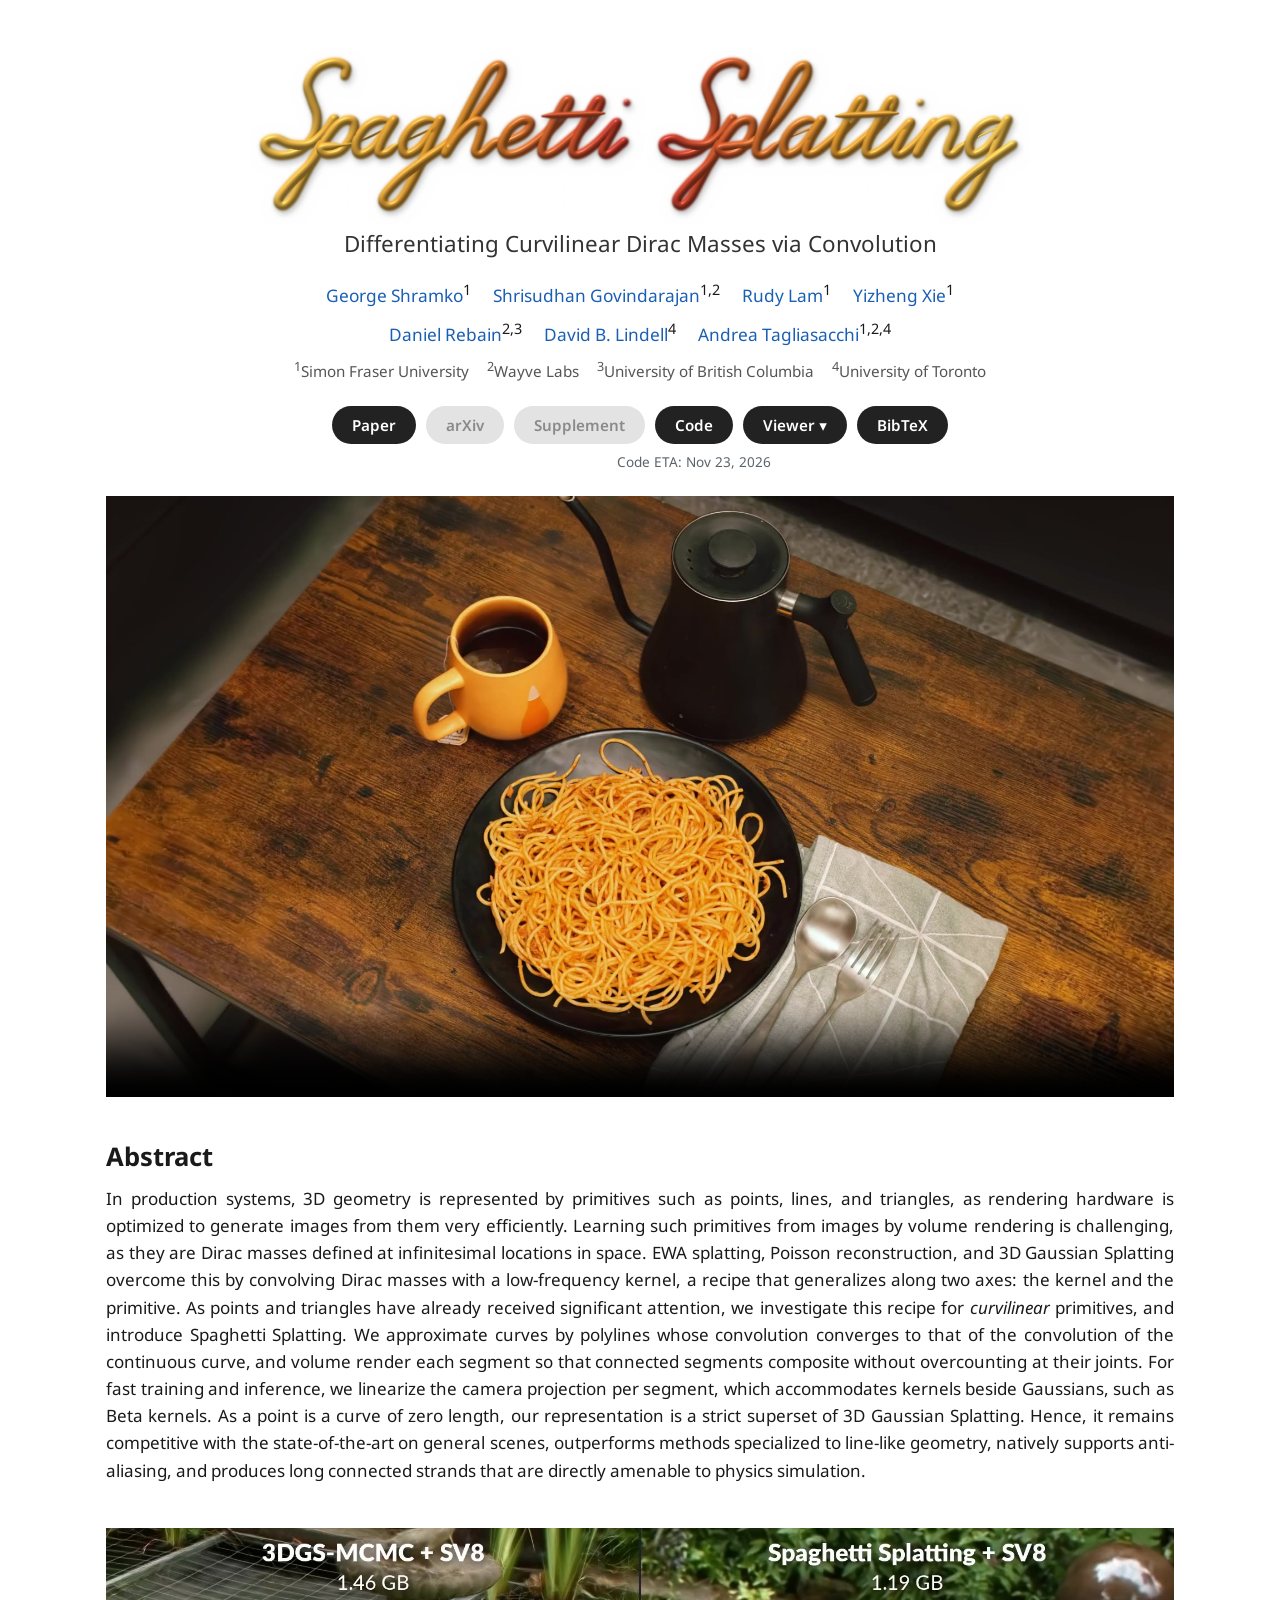
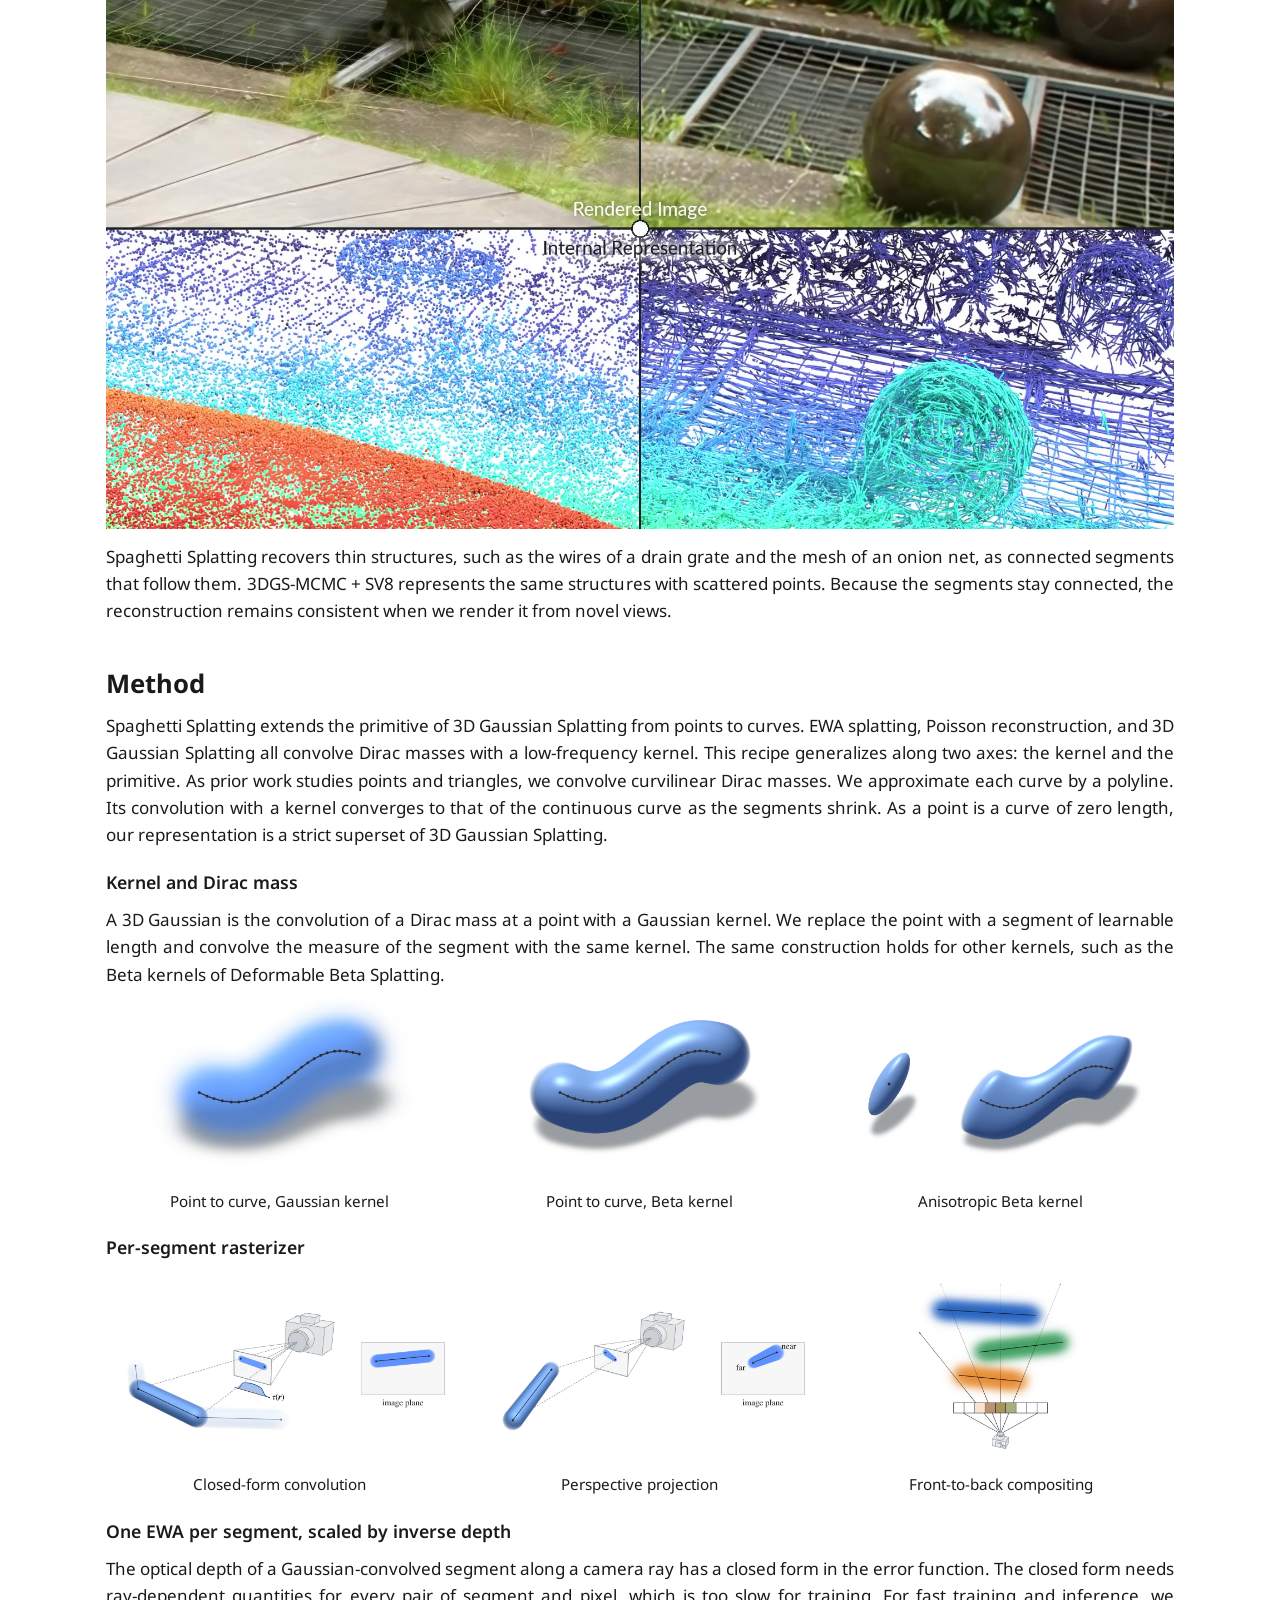
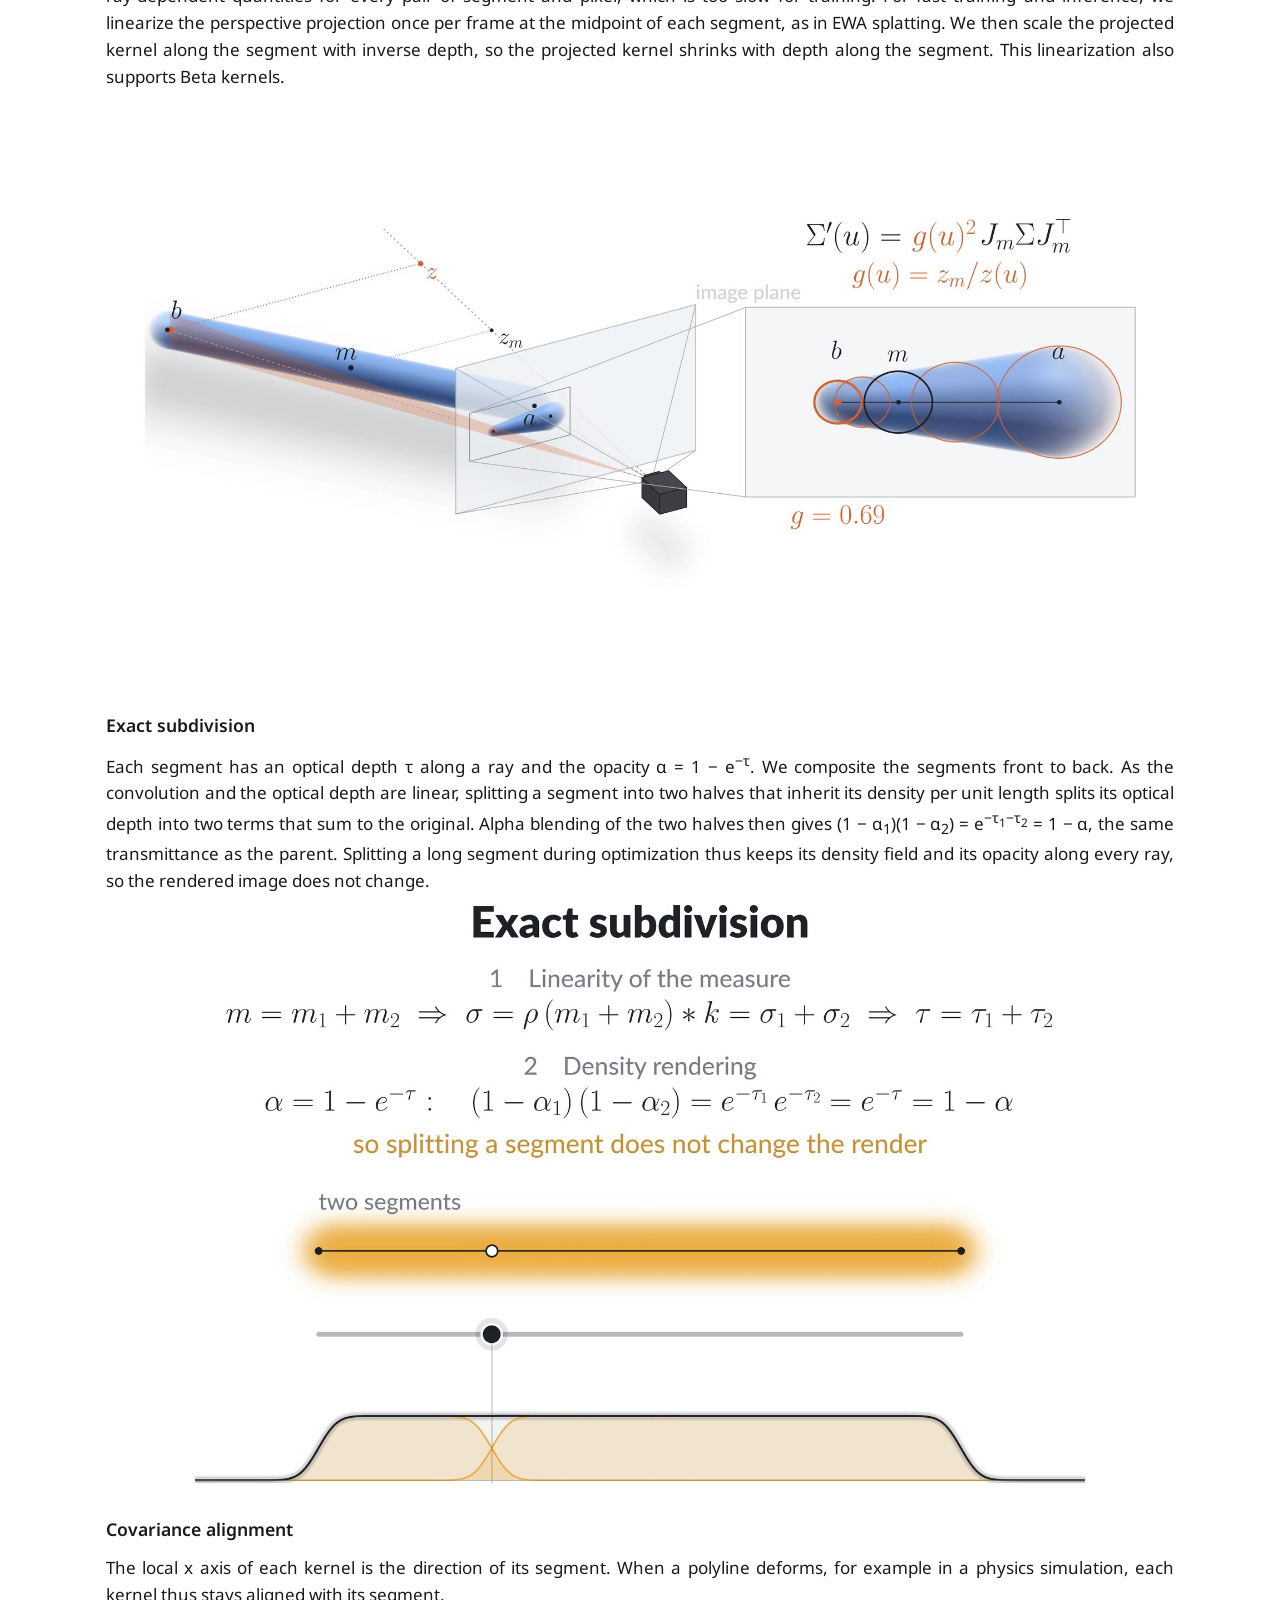
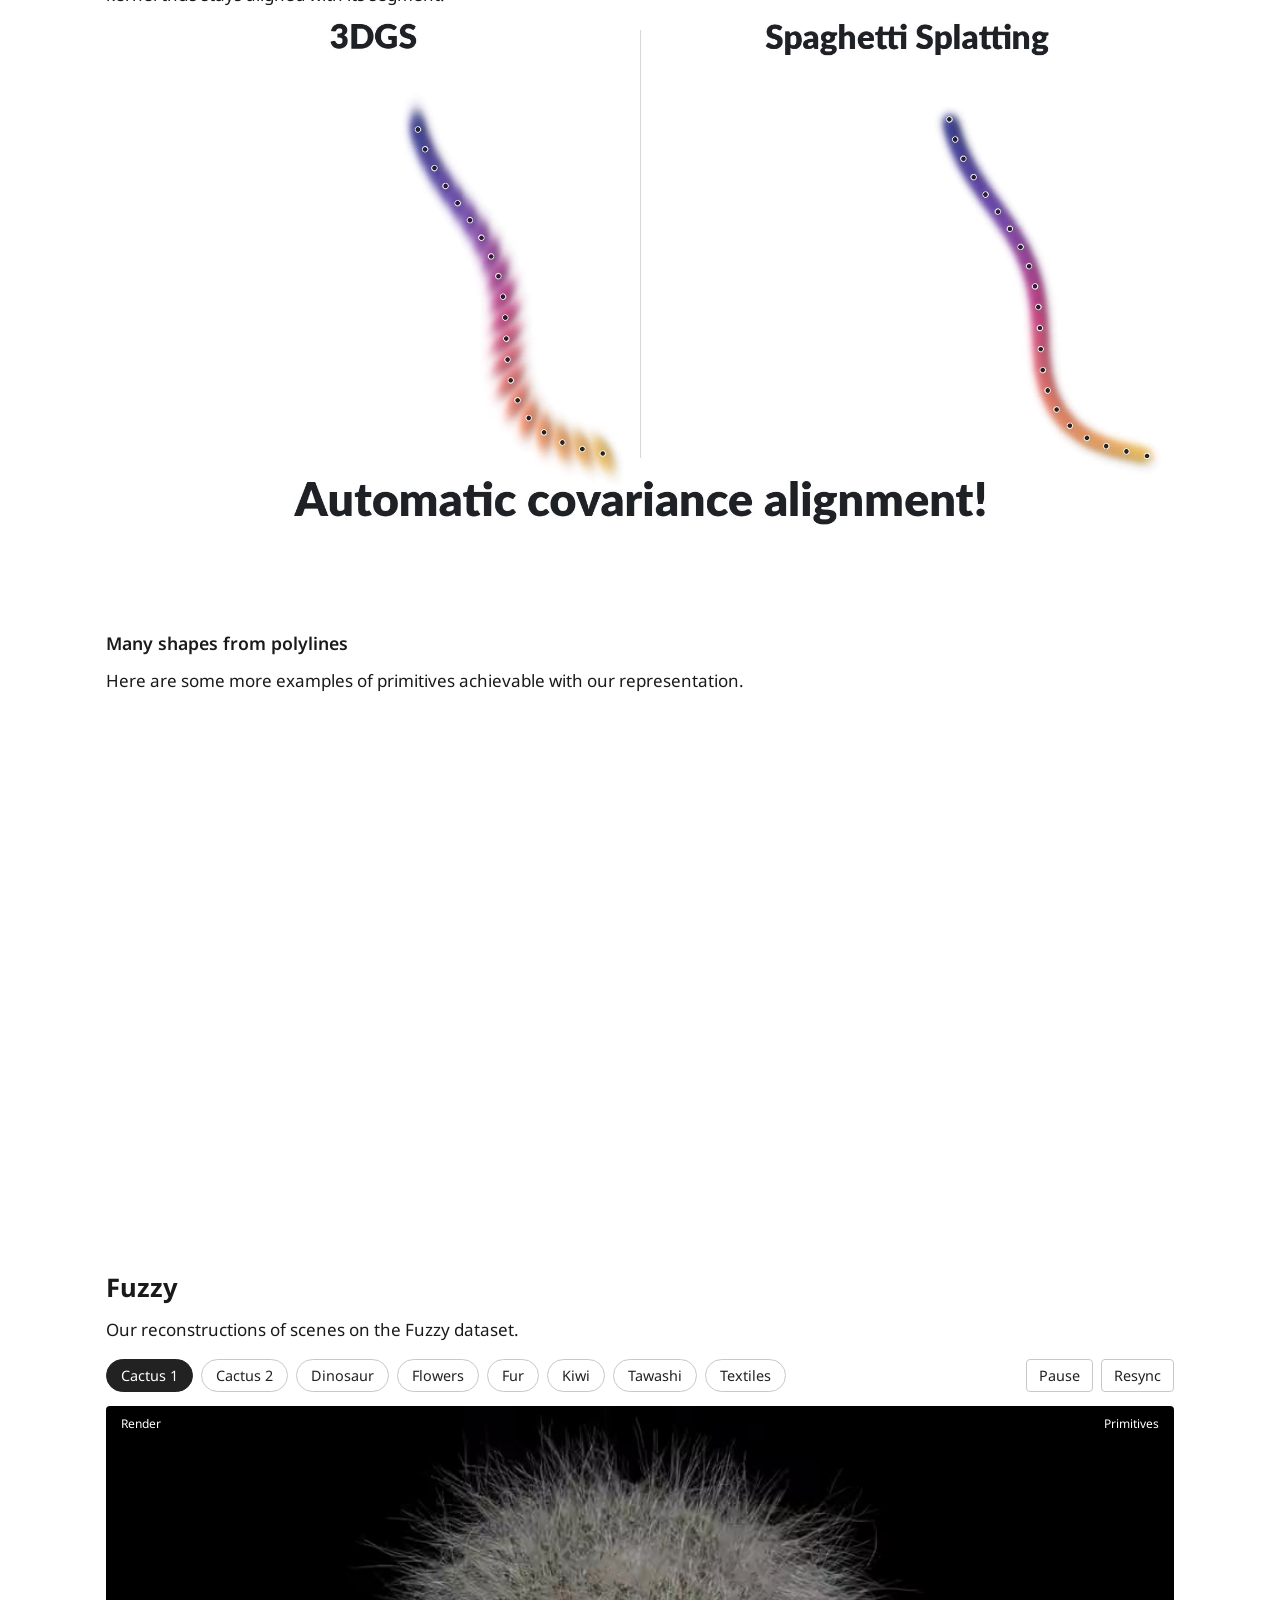
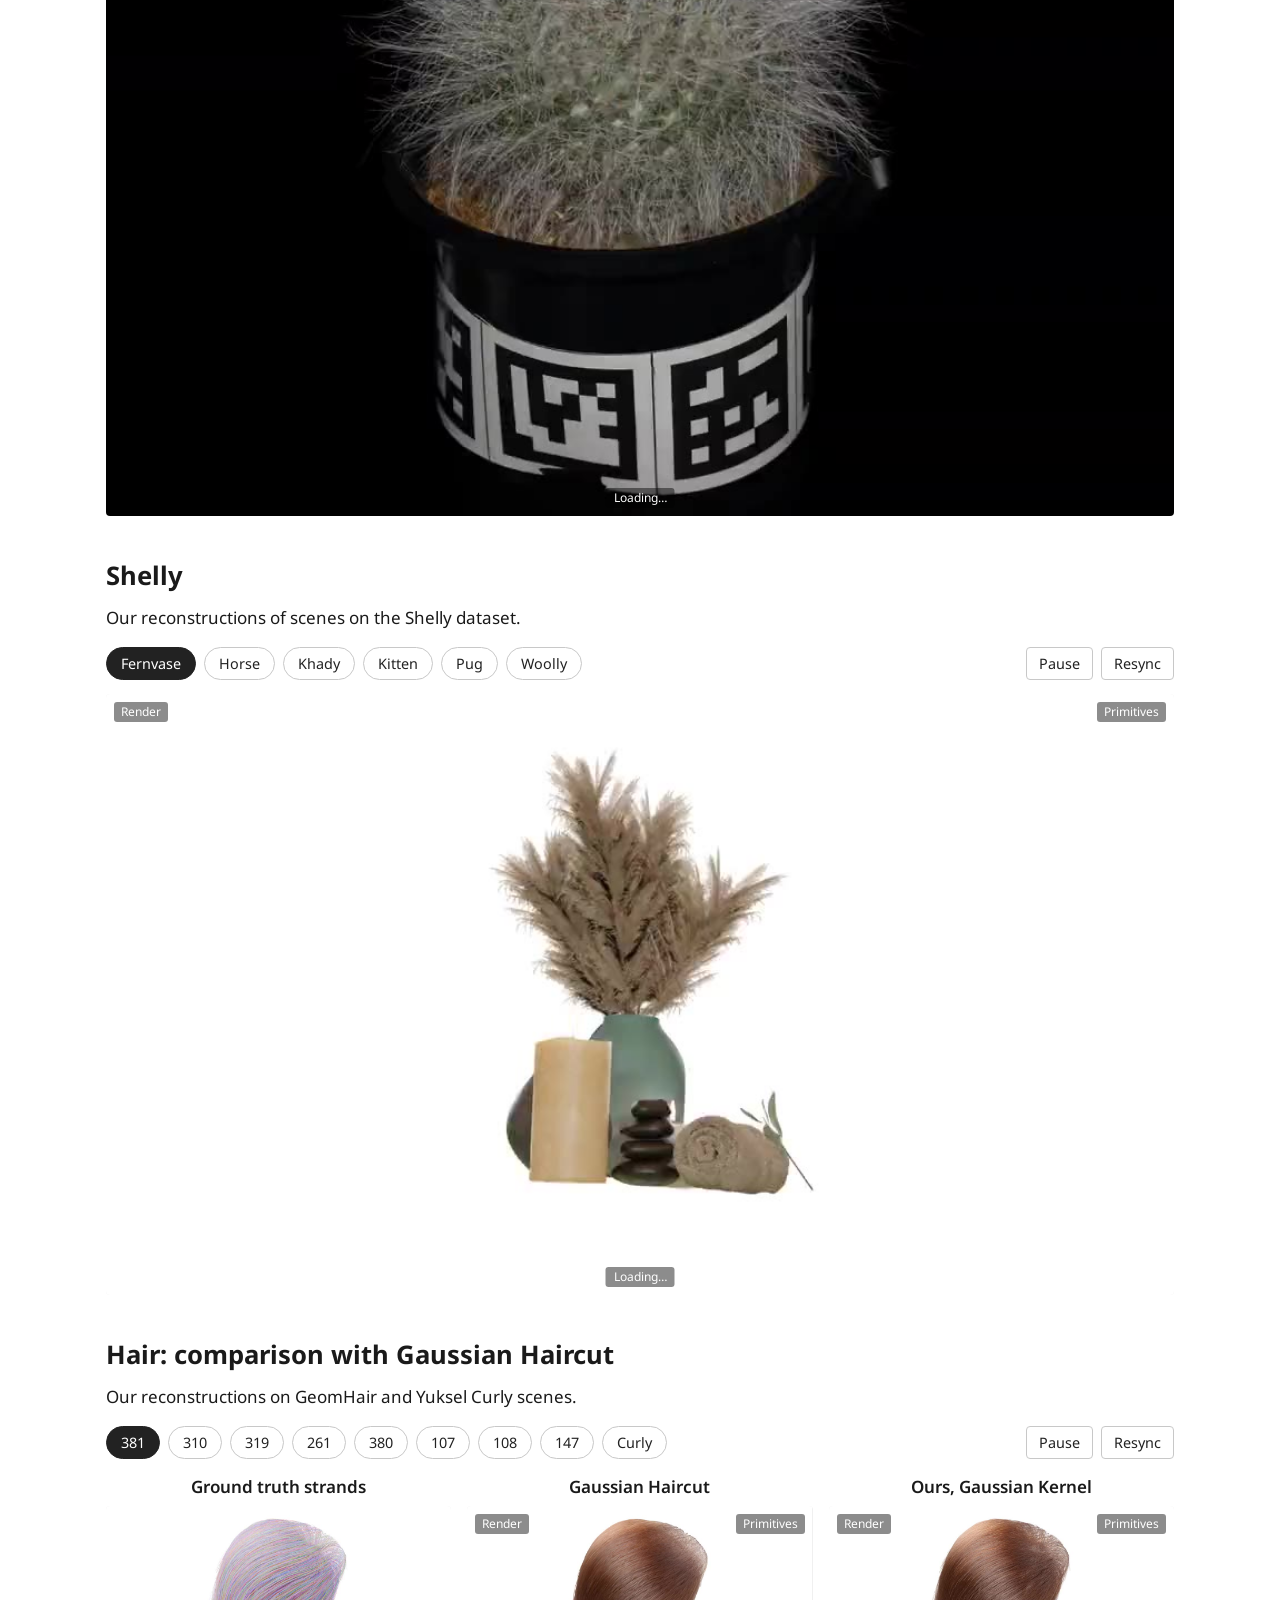
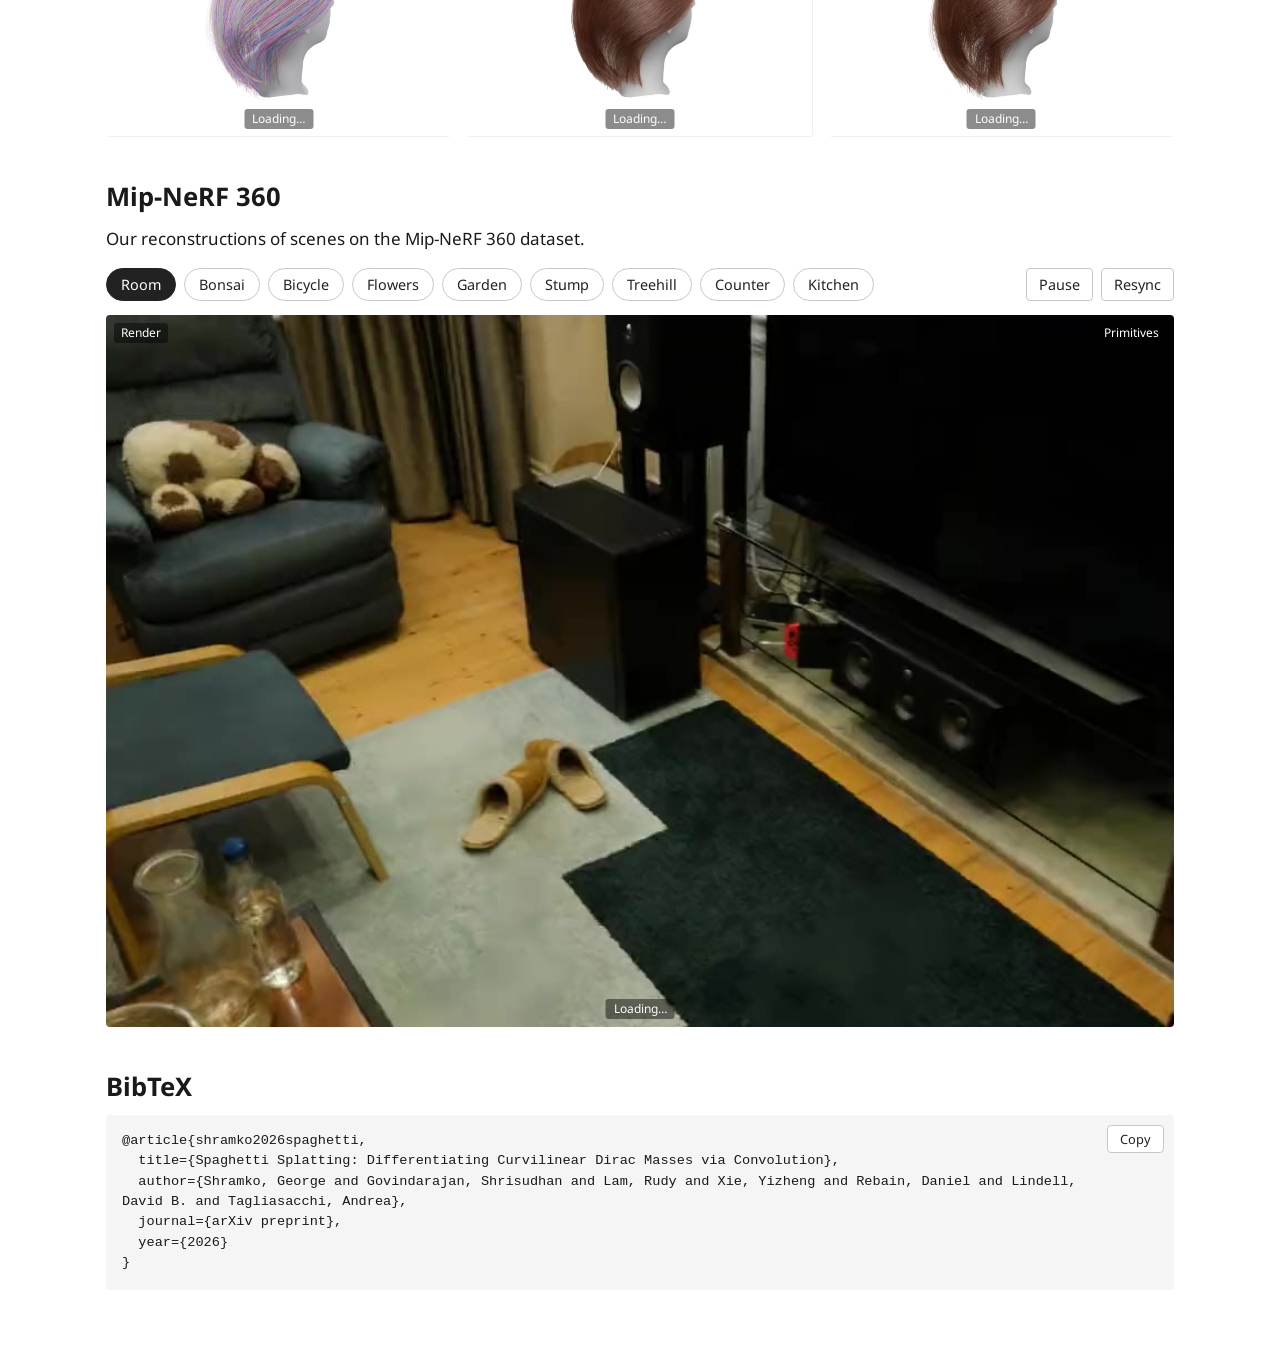
==== index.html @ c53dbebc "Fly-through players: label the right side "Primitives" The right label of every compare player said " ====
<!DOCTYPE html>
<html lang="en">
<head>
  <meta charset="utf-8">
  <meta name="viewport" content="width=device-width, initial-scale=1">
  <title>Spaghetti Splatting</title>
  <meta name="description" content="Spaghetti Splatting: Differentiating Curvilinear Dirac Masses via Convolution">
  <link rel="preconnect" href="https://fonts.googleapis.com">
  <link rel="preconnect" href="https://fonts.gstatic.com" crossorigin>
  <link rel="stylesheet" href="https://fonts.googleapis.com/css2?family=Noto+Sans:ital,wght@0,400;0,600;0,700;1,400&amp;display=swap">
  <link rel="icon" href="static/images/favicon-32.png?v=20261109b" sizes="32x32" type="image/png">
  <link rel="icon" href="static/images/favicon.svg?v=20261109b" type="image/svg+xml">
  <link rel="apple-touch-icon" href="static/images/apple-touch-icon.png?v=20261109b">
  <link rel="stylesheet" href="static/css/style.css?v=20261109d">
</head>
<body>
  <main class="page">

    <header class="hero">
      <!-- The title drawn by our CUDA rasterizer: one curve per word, Gaussian kernel (method-film title, commit 259d23fe on web/method-film-20261108). The video plays once and holds its last frame; the poster is that frame. -->
      <h1 class="title title-art">
        <video class="title-media" autoplay muted playsinline preload="auto"
               poster="static/images/title.webp" aria-hidden="true">
          <source src="static/images/title.mp4" type="video/mp4">
        </video>
        <span class="visually-hidden">Spaghetti Splatting</span>
      </h1>
      <p class="subtitle">Differentiating Curvilinear Dirac Masses via Convolution</p>
      <!-- Authors and affiliations as in main.tex of the paper (Overleaf, 2026-11-08). Homepages from theialab.ca/data/people.json; drebain.com did not answer, so Daniel Rebain links to Google Scholar. -->
      <p class="authors">
        <span class="author"><a href="https://shramko.ca/">George Shramko</a><sup>1</sup></span>
        <span class="author"><a href="https://shrisudhan.github.io">Shrisudhan Govindarajan</a><sup>1,2</sup></span>
        <span class="author"><a href="https://rudylam.github.io/">Rudy Lam</a><sup>1</sup></span>
        <span class="author"><a href="https://xieyizheng.com">Yizheng Xie</a><sup>1</sup></span>
        <span class="author-break" aria-hidden="true"></span>
        <span class="author"><a href="https://scholar.google.com/citations?user=h-qFKrQAAAAJ">Daniel Rebain</a><sup>2,3</sup></span>
        <span class="author"><a href="https://davidlindell.com">David B. Lindell</a><sup>4</sup></span>
        <span class="author"><a href="https://theialab.ca">Andrea Tagliasacchi</a><sup>1,2,4</sup></span>
      </p>
      <p class="affiliations">
        <span><sup>1</sup>Simon Fraser University</span>
        <span><sup>2</sup>Wayve Labs</span>
        <span><sup>3</sup>University of British Columbia</span>
        <span><sup>4</sup>University of Toronto</span>
      </p>
      <!-- TODO: Add the URLs. Then remove the is-disabled class, aria-disabled, and tabindex. -->
      <nav class="links" aria-label="Paper links">
        <!-- The paper PDF: the arXiv bundle script v3 on the arXiv build branch with the Overleaf edit of 2026-11-09 13:16 (acknowledgment). The query string makes browsers load a new copy. -->
        <a class="link-button" href="static/pdf/spaghetti_splatting.pdf?v=20261109b">Paper</a>
        <!-- TODO: Add https://arxiv.org/abs/<identifier> after the arXiv announcement. Then remove the is-disabled class, aria-disabled, and tabindex. -->
        <a class="link-button is-disabled" href="#" aria-disabled="true" tabindex="-1">arXiv</a>
        <a class="link-button is-disabled" href="#" aria-disabled="true" tabindex="-1">Supplement</a>
        <!-- George 2026-11-09: the code release date, centred under the Code button. -->
        <span class="code-slot"><a class="link-button" href="https://github.com/theialab/spaghetti-splatting">Code</a><span class="code-eta">Code ETA: Nov 23, 2026</span></span>
        <!-- WebGPU scene viewer with the clay view (George 2026-11-09): one drop-down button with the Mip-NeRF 360 room
             (small model: cap 300k; full model) and the pasta capture (scene "sauce"). -->
        <details class="link-dropdown">
          <summary class="link-button">Viewer &#9662;</summary>
          <div class="link-menu">
            <a href="scenes/?scene=room_300k">Room (small)</a>
            <a href="scenes/?scene=room_full">Room (full)</a>
            <a href="scenes/?scene=sauce">Pasta</a>
          </div>
        </details>
        <a class="link-button" href="#bibtex">BibTeX</a>
      </nav>
    </header>

    <!-- Overview video v6 (2026-11-09): the story (3DGS -> Dirac (x) kernel -> curve (x) kernel -> every noodle ->
         optimized from photos), then the explosion into the title card at the end (no title at the start). Silent.
         Source: theia00s /theia-ssd/yizheng/dolly/sauce/loop1/sauce_loop6.mp4. -->
    <figure class="teaser">
      <video src="videos/overview/overview_loop.mp4?v=6" poster="videos/overview/overview_loop.jpg?v=6" autoplay muted loop playsinline controls preload="metadata"
             aria-label="Overview video: the story from one 3D Gaussian to a curve convolved with a kernel, every noodle grown as a curve, and the optimized scene; at the end the spaghetti plate explodes into the Spaghetti Splatting title"></video>
    </figure>

    <section class="section" id="abstract">
      <h2>Abstract</h2>
      <p class="abstract">
        In production systems, 3D geometry is represented by primitives such as points, lines, and triangles, as rendering hardware is optimized to generate images from them very efficiently.
        Learning such primitives from images by volume rendering is challenging, as they are Dirac masses defined at infinitesimal locations in space.
        EWA splatting, Poisson reconstruction, and 3D Gaussian Splatting overcome this by convolving Dirac masses with a low-frequency kernel, a recipe that generalizes along two axes: the kernel and the primitive.
        As points and triangles have already received significant attention, we investigate this recipe for <em>curvilinear</em> primitives, and introduce Spaghetti Splatting.
        We approximate curves by polylines whose convolution converges to that of the convolution of the continuous curve, and volume render each segment so that connected segments composite without overcounting at their joints.
        For fast training and inference, we linearize the camera projection per segment, which accommodates kernels beside Gaussians, such as Beta kernels.
        As a point is a curve of zero length, our representation is a strict superset of 3D Gaussian Splatting.
        Hence, it remains competitive with the state-of-the-art on general scenes, outperforms methods specialized to line-like geometry, natively supports anti-aliasing, and produces long connected strands that are directly amenable to physics simulation.
      </p>
    </section>

    <section class="section" id="thin-structures">
      <figure class="teaser">
        <!-- Zoom comparison (George 2026-11-09): 3DGS-MCMC + SV8 (Table 1 runs) left, Spaghetti Splatting + SV8 (floater-prune runs) right; render above, depth clay below. X-ready encode of video 1 v18 of the Twitter thread (out/tweet_thread_20261109/video1_twitter_v18.mp4). -->
        <video src="videos/zoom/zoom_compare.mp4?v=20261109g" poster="videos/zoom/zoom_compare.jpg?v=20261109g" autoplay muted loop playsinline preload="auto"
               aria-label="Zoom into the garden grate and the counter onion bag: 3DGS-MCMC + SV8 on the left, Spaghetti Splatting + SV8 on the right, rendered image above, internal representation below"></video>
      </figure>
      <p class="abstract" style="margin-top:14px">
        Spaghetti Splatting recovers thin structures, such as the wires of a drain grate and the mesh of an onion net, as connected segments that follow them.
        3DGS-MCMC + SV8 represents the same structures with scattered points.
        Because the segments stay connected, the reconstruction remains consistent when we render it from novel views.
      </p>
    </section>

    <!-- Method loops, work in progress (George, 2026-11-08): 2 rows x 3 columns, one caption under
         each clip, as the method grid of the PowerFoam page. Session "Method film shots"; the
         clips are in videos/method/ (our CUDA rasterizer for the coverage, the drawing layer of
         the paper figures for the shading). -->
    <section class="section" id="method-wip">
      <style>
        .method-row-title { margin: 20px 0 10px; font-size: 1.1rem; font-weight: 600; }
        .method-grid { display: grid; grid-template-columns: repeat(3, 1fr); gap: 14px; }
        .method-cell { margin: 0; }
        .method-cell video { display: block; width: 100%; height: auto; border-radius: 4px; background: #fff; }
        .method-cell figcaption { margin-top: 6px; text-align: center; font-size: 0.95rem; }
        @media (max-width: 700px) { .method-grid { grid-template-columns: 1fr; } }
      </style>
      <h2>Method</h2>
      <p class="abstract">
        Spaghetti Splatting extends the primitive of 3D Gaussian Splatting from points to curves.
        EWA splatting, Poisson reconstruction, and 3D Gaussian Splatting all convolve Dirac masses with a low-frequency kernel.
        This recipe generalizes along two axes: the kernel and the primitive.
        As prior work studies points and triangles, we convolve curvilinear Dirac masses.
        We approximate each curve by a polyline.
        Its convolution with a kernel converges to that of the continuous curve as the segments shrink.
        As a point is a curve of zero length, our representation is a strict superset of 3D Gaussian Splatting.
      </p>
      <div class="method-row-title">Kernel and Dirac mass</div>
      <p class="abstract">
        A 3D Gaussian is the convolution of a Dirac mass at a point with a Gaussian kernel.
        We replace the point with a segment of learnable length and convolve the measure of the segment with the same kernel.
        The same construction holds for other kernels, such as the Beta kernels of Deformable Beta Splatting.
      </p>
      <div class="method-grid">
        <figure class="method-cell"><video src="videos/method/1_point_to_curve_gaussian.mp4" poster="videos/method/1_point_to_curve_gaussian.jpg" autoplay muted loop playsinline preload="metadata"></video><figcaption>Point to curve, Gaussian kernel</figcaption></figure>
        <figure class="method-cell"><video src="videos/method/2_point_to_curve_beta.mp4" poster="videos/method/2_point_to_curve_beta.jpg" autoplay muted loop playsinline preload="metadata"></video><figcaption>Point to curve, Beta kernel</figcaption></figure>
        <figure class="method-cell"><video src="videos/method/3_beta_anisotropic.mp4" poster="videos/method/3_beta_anisotropic.jpg" autoplay muted loop playsinline preload="metadata"></video><figcaption>Anisotropic Beta kernel</figcaption></figure>
      </div>
      <div class="method-row-title">Per-segment rasterizer</div>
      <div class="method-grid">
        <figure class="method-cell"><video src="videos/method/5_convolution.mp4" poster="videos/method/5_convolution.jpg" autoplay muted loop playsinline preload="metadata"></video><figcaption>Closed-form convolution</figcaption></figure>
        <figure class="method-cell"><video src="videos/method/4_perspective_projection.mp4" poster="videos/method/4_perspective_projection.jpg" autoplay muted loop playsinline preload="metadata"></video><figcaption>Perspective projection</figcaption></figure>
        <figure class="method-cell"><video src="videos/method/6_compositing.mp4" poster="videos/method/6_compositing.jpg" autoplay muted loop playsinline preload="metadata"></video><figcaption>Front-to-back compositing</figcaption></figure>
      </div>
      <!-- EWA at the segment midpoint, scaled along the segment by g = z_m / z (Yizheng's prototype v2d of
           George's tweet-thread video 2; source /localscratch/yxa153/george_tweet_thread_20261109/proto/video2d.py). Rebuilt 2026-11-09 by the tweet-thread session with LaTeX text (prototyping/tweet_thread/yizheng_v2d). -->
      <div class="method-row-title">One EWA per segment, scaled by inverse depth</div>
      <p class="abstract">
        The optical depth of a Gaussian-convolved segment along a camera ray has a closed form in the error function.
        The closed form needs ray-dependent quantities for every pair of segment and pixel, which is too slow for training.
        For fast training and inference, we linearize the perspective projection once per frame at the midpoint of each segment, as in EWA splatting.
        We then scale the projected kernel along the segment with inverse depth, so the projected kernel shrinks with depth along the segment.
        This linearization also supports Beta kernels.
      </p>
      <video src="videos/method/7_ewa_inverse_depth.mp4?v=20261109g" poster="videos/method/7_ewa_inverse_depth.jpg?v=20261109g" autoplay muted loop playsinline preload="metadata"
             style="display:block;width:100%;height:auto;border-radius:4px;background:#fff"></video>
      <!-- Exact subdivision (George 2026-11-09): tweet-thread video 3 v19 (seamless loop, LaTeX text, larger), our CUDA renderer, Gaussian kernel;
           out/tweet_thread_20261109/video3_exact_subdivision_v19.mp4 of Kernel_Curves. -->
      <div class="method-row-title">Exact subdivision</div>
      <p class="abstract">
        Each segment has an optical depth &tau; along a ray and the opacity &alpha;&nbsp;=&nbsp;1&nbsp;&minus;&nbsp;e<sup>&minus;&tau;</sup>.
        We composite the segments front to back.
        As the convolution and the optical depth are linear, splitting a segment into two halves that inherit its density per unit length splits its optical depth into two terms that sum to the original.
        Alpha blending of the two halves then gives (1&nbsp;&minus;&nbsp;&alpha;<sub>1</sub>)(1&nbsp;&minus;&nbsp;&alpha;<sub>2</sub>)&nbsp;=&nbsp;e<sup>&minus;&tau;<sub>1</sub>&minus;&tau;<sub>2</sub></sup>&nbsp;=&nbsp;1&nbsp;&minus;&nbsp;&alpha;, the same transmittance as the parent.
        Splitting a long segment during optimization thus keeps its density field and its opacity along every ray, so the rendered image does not change.
      </p>
      <video src="videos/method/8_exact_subdivision.mp4?v=20261109h" poster="videos/method/8_exact_subdivision.jpg?v=20261109h" autoplay muted loop playsinline preload="metadata"
             style="display:block;width:100%;height:auto;border-radius:4px;background:#fff"></video>
      <!-- Covariance alignment (George 2026-11-09): cov_align_v14.mp4 of /data/george/kernel_curves/cov_align_adopt_v1
           (session "Gaussian haircut view 380 covariance alignment", from Yizheng's cov_align handoff), rendered again with K = 20 primitives per side at 60 fps (George 2026-11-09: more points, higher FPS). -->
      <div class="method-row-title">Covariance alignment</div>
      <p class="abstract">
        The local x axis of each kernel is the direction of its segment.
        When a polyline deforms, for example in a physics simulation, each kernel thus stays aligned with its segment.
      </p>
      <video src="videos/method/9_covariance_alignment.mp4?v=20261109g" poster="videos/method/9_covariance_alignment.jpg?v=20261109g" autoplay muted loop playsinline preload="metadata"
             style="display:block;width:100%;height:auto;border-radius:4px;background:#fff"></video>
      <!-- The 4 x 4 grid of polylines drawn at the same time (Yizheng's volume renderer; page session
           update of 2026-11-08 21:23, Pages commit db54f55), restored after cb47261 removed it. -->
      <div class="method-row-title">Many shapes from polylines</div>
      <p class="abstract">
        Here are some more examples of primitives achievable with our representation.
      </p>
      <video src="videos/method/method_primitives_wip.mp4" autoplay muted loop playsinline preload="metadata"
             style="display:block;width:100%;height:auto;border-radius:4px;background:#fff"></video>
    </section>

    <!-- Fly-throughs. compare.js fills each data-flythrough element with the scene tabs and the compare players.
         The scene table is at the top of static/js/compare.js. -->
    <section class="section" id="fuzzy">
      <h2>Fuzzy</h2>
      <p class="section-intro">Our reconstructions of scenes on the Fuzzy dataset.</p>
      <div class="flythrough" data-flythrough="fuzzy">
        <!-- Without JavaScript: standard videos of the first scene (render | clay), with the browser controls. -->
        <noscript>
          <video class="noscript-video" src="videos/fuzzy/cactus1.mp4" poster="videos/fuzzy/cactus1.jpg" controls autoplay muted loop playsinline preload="metadata"></video>
        </noscript>
      </div>
    </section>

    <section class="section" id="shelly">
      <h2>Shelly</h2>
      <p class="section-intro">Our reconstructions of scenes on the Shelly dataset.</p>
      <div class="flythrough" data-flythrough="shelly">
        <!-- Without JavaScript: standard videos of the first scene (render | clay), with the browser controls. -->
        <noscript>
          <video class="noscript-video" src="videos/shelly/fernvase.mp4" poster="videos/shelly/fernvase.jpg" controls autoplay muted loop playsinline preload="metadata"></video>
        </noscript>
      </div>
    </section>

    <section class="section" id="hair">
      <h2>Hair: comparison with Gaussian Haircut</h2>
      <p class="section-intro">Our reconstructions on GeomHair and Yuksel Curly scenes.</p>
      <div class="flythrough" data-flythrough="hair">
        <!-- Without JavaScript: standard videos of the first scene (render | clay), with the browser controls. -->
        <noscript>
          <video class="noscript-video" src="videos/hair_gt/381.mp4" poster="videos/hair_gt/381.jpg" controls autoplay muted loop playsinline preload="metadata"></video>
          <video class="noscript-video" src="videos/hair_gh/381.mp4" poster="videos/hair_gh/381.jpg" controls autoplay muted loop playsinline preload="metadata"></video>
          <video class="noscript-video" src="videos/hair_ours/381.mp4" poster="videos/hair_ours/381.jpg" controls autoplay muted loop playsinline preload="metadata"></video>
        </noscript>
      </div>
    </section>

    <section class="section" id="mipnerf360">
      <h2>Mip-NeRF 360</h2>
      <p class="section-intro">Our reconstructions of scenes on the Mip-NeRF 360 dataset.</p>
      <div class="flythrough" data-flythrough="mipnerf360">
        <!-- Without JavaScript: standard videos of the first scene (render | clay), with the browser controls. -->
        <noscript>
          <video class="noscript-video" src="videos/mipnerf360/room.mp4" poster="videos/mipnerf360/room.jpg" controls autoplay muted loop playsinline preload="metadata"></video>
        </noscript>
      </div>
    </section>

    <section class="section" id="bibtex">
      <h2>BibTeX</h2>
      <div class="bibtex">
        <button class="copy-button" id="copy-bibtex" type="button">Copy</button>
        <!-- arXiv preprint (George, 2026-11-08: the arXiv posting is on 2026-11-09). Authors in the order of main.tex of the paper (Overleaf, 2026-11-08).
             TODO: Add the arXiv identifier to the journal field after the announcement. -->
        <pre id="bibtex-entry">@article{shramko2026spaghetti,
  title={Spaghetti Splatting: Differentiating Curvilinear Dirac Masses via Convolution},
  author={Shramko, George and Govindarajan, Shrisudhan and Lam, Rudy and Xie, Yizheng and Rebain, Daniel and Lindell, David B. and Tagliasacchi, Andrea},
  journal={arXiv preprint},
  year={2026}
}</pre>
      </div>
    </section>

  </main>

  <footer class="footer"><!-- TODO: Write the footer line. --></footer>

  <script src="static/js/compare.js?v=20261109i"></script>
  <script>
    // Copy the BibTeX entry to the clipboard.
    (function () {
      'use strict';
      var button = document.getElementById('copy-bibtex');
      var entry = document.getElementById('bibtex-entry');

      function showResult(text) {
        button.textContent = text;
        setTimeout(function () { button.textContent = 'Copy'; }, 1500);
      }

      // The Clipboard API needs a secure context. On plain http, select the text and use execCommand.
      function copyBySelection() {
        var range = document.createRange();
        range.selectNodeContents(entry);
        var selection = window.getSelection();
        selection.removeAllRanges();
        selection.addRange(range);
        var copied = false;
        try { copied = document.execCommand('copy'); } catch (error) { copied = false; }
        if (copied) showResult('Copied');
      }

      button.addEventListener('click', function () {
        if (navigator.clipboard && window.isSecureContext) {
          navigator.clipboard.writeText(entry.textContent).then(function () { showResult('Copied'); }, copyBySelection);
        } else {
          copyBySelection();
        }
      });
    })();
  </script>
  <script>
    // The Viewer drop-down closes on a click outside it and on Escape.
    (function () {
      var menu = document.querySelector('.link-dropdown');
      if (!menu) return;
      document.addEventListener('click', function (e) { if (!menu.contains(e.target)) menu.open = false; });
      document.addEventListener('keydown', function (e) { if (e.key === 'Escape') menu.open = false; });
    })();
  </script>
</body>
</html>
---- static/css/style.css ----
/* Project page: one centred column on a white background. */

*,
*::before,
*::after {
  box-sizing: border-box;
}

html {
  -webkit-text-size-adjust: 100%;
  text-size-adjust: 100%;
}

body {
  margin: 0;
  background: #fff;
  color: #1a1a1a;
  font-family: "Noto Sans", system-ui, -apple-system, "Segoe UI", Roboto, Helvetica, Arial, sans-serif;
  font-size: 17px;
  line-height: 1.6;
}

/* The column is at most 1100 px wide. The side gutter is 16 px. */
.page,
.footer {
  max-width: 1100px;
  margin: 0 auto;
  padding: 0 16px;
}

/* Title, authors, and link buttons. */
.hero {
  padding: 48px 0 28px;
  text-align: center;
}

.title {
  margin: 0 0 8px;
  font-size: clamp(2rem, 6vw, 2.9rem);
  font-weight: 700;
  line-height: 1.15;
}

.subtitle {
  margin: 0 0 18px;
  color: #333;
  font-size: clamp(1.1rem, 3.2vw, 1.4rem);
  line-height: 1.35;
}

/* Seven authors in two lines (four, then three) on wide screens, as in the paper. */
.authors {
  display: flex;
  flex-wrap: wrap;
  justify-content: center;
  gap: 4px 22px;
  margin: 0 0 8px;
  font-size: 1.08rem;
}

.authors a {
  color: #1a5fb4;
  text-decoration: none;
}

.authors a:hover {
  text-decoration: underline;
}

.author-break {
  flex-basis: 100%;
  height: 0;
}

.affiliations {
  display: flex;
  flex-wrap: wrap;
  justify-content: center;
  gap: 2px 18px;
  margin: 0 0 22px;
  color: #555;
  font-size: 0.95rem;
}

.links {
  display: flex;
  flex-wrap: wrap;
  justify-content: center;
  gap: 10px;
}

/* The code release date, centred under the Code button (George 2026-11-09). The padding and the row gap of
   .links leave room for it, also when the buttons wrap on phones. */
.links {
  row-gap: 34px;
  padding-bottom: 24px;
}

.code-slot {
  position: relative;
  display: inline-block;
}

.code-eta {
  position: absolute;
  top: 100%;
  left: 50%;
  transform: translateX(-50%);
  margin-top: 7px;
  white-space: nowrap;
  color: #5b636b;
  font-size: 0.85rem;
}

.link-button {
  display: inline-block;
  padding: 7px 20px;
  border-radius: 999px;
  background: #222;
  color: #fff;
  font-size: 0.95rem;
  font-weight: 600;
  text-decoration: none;
}

/* The Viewer drop-down: a link button that opens a menu of viewer scenes. */
.link-dropdown {
  position: relative;
  display: inline-block;
}

.link-dropdown > summary {
  cursor: pointer;
  list-style: none;
}

.link-dropdown > summary::-webkit-details-marker {
  display: none;
}

.link-menu {
  position: absolute;
  top: calc(100% + 6px);
  left: 50%;
  transform: translateX(-50%);
  z-index: 10;
  min-width: 150px;
  padding: 6px;
  border-radius: 12px;
  background: #fff;
  box-shadow: 0 6px 24px rgba(0, 0, 0, 0.18);
  display: flex;
  flex-direction: column;
}

.link-menu a {
  padding: 7px 14px;
  border-radius: 8px;
  color: #222;
  font-size: 0.95rem;
  font-weight: 600;
  text-decoration: none;
  white-space: nowrap;
}

.link-menu a:hover,
.link-menu a:focus {
  background: #f0f0f0;
}

/* A placeholder link has no URL yet. It looks disabled and ignores clicks. */
.link-button.is-disabled {
  background: #e3e3e3;
  color: #8a8a8a;
  pointer-events: none;
}

/* Teaser. */
.teaser {
  margin: 0;
}

.teaser img,
.teaser video {
  display: block;
  width: 100%;
  height: auto;
}

.teaser-caption {
  margin-top: 10px;
  color: #444;
  font-size: 0.95rem;
}

/* The caption takes no space while it is empty. */
.teaser-caption:empty {
  display: none;
}

/* Sections. */
.section {
  padding-top: 44px;
}

.section h2 {
  margin: 0 0 12px;
  font-size: 1.6rem;
  line-height: 1.25;
}

.abstract {
  margin: 0;
  text-align: justify;
  hyphens: auto;
}

/* Justified text gets wide word gaps in a narrow column. Left-aligned text needs no hyphenation. */
@media (max-width: 700px) {
  .abstract {
    text-align: left;
    hyphens: manual;
  }
}

.section-intro {
  margin: 0 0 16px;
}

/* Scene tabs on the left, the Resync button on the right. */
.scene-bar {
  display: flex;
  align-items: flex-start;
  gap: 8px;
  margin: 0 0 14px;
}

.scene-tabs {
  display: flex;
  flex: 1 1 auto;
  flex-wrap: wrap;
  gap: 8px;
  min-width: 0;
}

.resync-button {
  flex: none;
  padding: 4px 12px;
  border: 1px solid #c8c8c8;
  border-radius: 4px;
  background: #fff;
  color: #222;
  font: inherit;
  font-size: 0.9rem;
  cursor: pointer;
}

.resync-button:hover {
  border-color: #777;
}

.resync-button:focus-visible {
  outline: 2px solid #2f6fdd;
  outline-offset: 2px;
}

.scene-tab {
  padding: 4px 14px;
  border: 1px solid #c8c8c8;
  border-radius: 999px;
  background: #fff;
  color: #222;
  font: inherit;
  font-size: 0.9rem;
  cursor: pointer;
}

.scene-tab:hover {
  border-color: #777;
}

.scene-tab[aria-pressed="true"] {
  border-color: #222;
  background: #222;
  color: #fff;
}

.scene-tab:focus-visible {
  outline: 2px solid #2f6fdd;
  outline-offset: 2px;
}

/* Compare players. Two or three players stand side by side in equal columns. On phones they stack. */
.player-pair,
.player-triple {
  display: grid;
  gap: 16px;
}

.player-pair {
  grid-template-columns: repeat(2, minmax(0, 1fr));
}

.player-triple {
  grid-template-columns: repeat(3, minmax(0, 1fr));
}

@media (max-width: 700px) {
  .player-pair,
  .player-triple {
    grid-template-columns: minmax(0, 1fr);
  }
}

.player {
  margin: 0;
}

.player-title {
  margin: 0 0 6px;
  font-weight: 600;
  text-align: center;
}

/* compare.js sets the aspect ratio of the stage from the video. 16 / 9 applies until then. */
.player-stage {
  position: relative;
  width: 100%;
  aspect-ratio: 16 / 9;
  overflow: hidden;
  border-radius: 4px;
  background: #f0f0f0;
}

.player-canvas {
  position: absolute;
  top: 0;
  left: 0;
  display: block;
  width: 100%;
  height: 100%;
  cursor: ew-resize;
  /* A horizontal drag moves the split. A vertical drag scrolls the page. */
  touch-action: pan-y pinch-zoom;
  -webkit-user-select: none;
  user-select: none;
}

/* A single-stream player has no split. Its canvas keeps the default cursor and the default touch gestures. */
.player-single-stream .player-canvas {
  cursor: auto;
  touch-action: auto;
}

/* The video is a visible standard player under the canvas. It fills the stage.
   Safari plays a video only when it is visible, so do not hide it or make it very small.
   Before the first canvas frame, the video shows its poster: the render half of a two-half video. */
.player-video {
  position: absolute;
  top: 0;
  left: 0;
  display: block;
  width: 100%;
  height: 100%;
  object-fit: cover;
  object-position: left center;
  pointer-events: none;
}

.player-single-stream .player-video {
  object-fit: contain;
  object-position: center;
}

/* The play button shows when the browser blocks autoplay, for example in Low Power Mode. */
.player-play {
  position: absolute;
  top: 50%;
  left: 50%;
  width: 64px;
  height: 64px;
  margin: -32px 0 0 -32px;
  border: 0;
  border-radius: 50%;
  background: rgba(0, 0, 0, 0.6);
  cursor: pointer;
}

.player-play::after {
  content: "";
  position: absolute;
  top: 20px;
  left: 25px;
  border-style: solid;
  border-width: 12px 0 12px 20px;
  border-color: transparent transparent transparent #fff;
}

.player-play[hidden] {
  display: none;
}

/* Without JavaScript, the page shows standard videos with the browser controls. */
.noscript-video {
  display: block;
  width: 100%;
  height: auto;
  margin: 0 0 12px;
  border-radius: 4px;
  background: #f0f0f0;
}

.player-label {
  position: absolute;
  top: 8px;
  padding: 1px 7px;
  border-radius: 3px;
  background: rgba(0, 0, 0, 0.45);
  color: #fff;
  font-size: 0.75rem;
  line-height: 1.5;
  pointer-events: none;
}

.player-label-left {
  left: 8px;
}

.player-label-right {
  right: 8px;
}

/* A small note at the bottom of the stage. The poster stays visible above it. */
.player-loading {
  position: absolute;
  bottom: 8px;
  left: 50%;
  transform: translateX(-50%);
  padding: 1px 8px;
  border-radius: 3px;
  background: rgba(0, 0, 0, 0.45);
  color: #fff;
  font-size: 0.75rem;
  line-height: 1.5;
  pointer-events: none;
}

.player-loading[hidden] {
  display: none;
}

/* BibTeX. */
.bibtex {
  position: relative;
}

.bibtex pre {
  margin: 0;
  padding: 16px 84px 16px 16px;
  border-radius: 4px;
  background: #f5f5f5;
  font-size: 0.85rem;
  line-height: 1.5;
  white-space: pre-wrap;
  overflow-wrap: anywhere;
}

.copy-button {
  position: absolute;
  top: 10px;
  right: 10px;
  padding: 3px 12px;
  border: 1px solid #c8c8c8;
  border-radius: 4px;
  background: #fff;
  color: #222;
  font: inherit;
  font-size: 0.8rem;
  cursor: pointer;
}

.copy-button:hover {
  border-color: #777;
}

/* Footer. */
.footer {
  padding-top: 40px;
  padding-bottom: 40px;
  color: #777;
  font-size: 0.9rem;
}

/* The drawn title replaces the text title; the text stays for screen readers. */
.title-art { margin: 0 auto 4px; }
.title-media { display: block; width: min(100%, 780px); height: auto; margin: 0 auto; }
.visually-hidden { position: absolute; width: 1px; height: 1px; overflow: hidden;
  clip: rect(0 0 0 0); white-space: nowrap; }
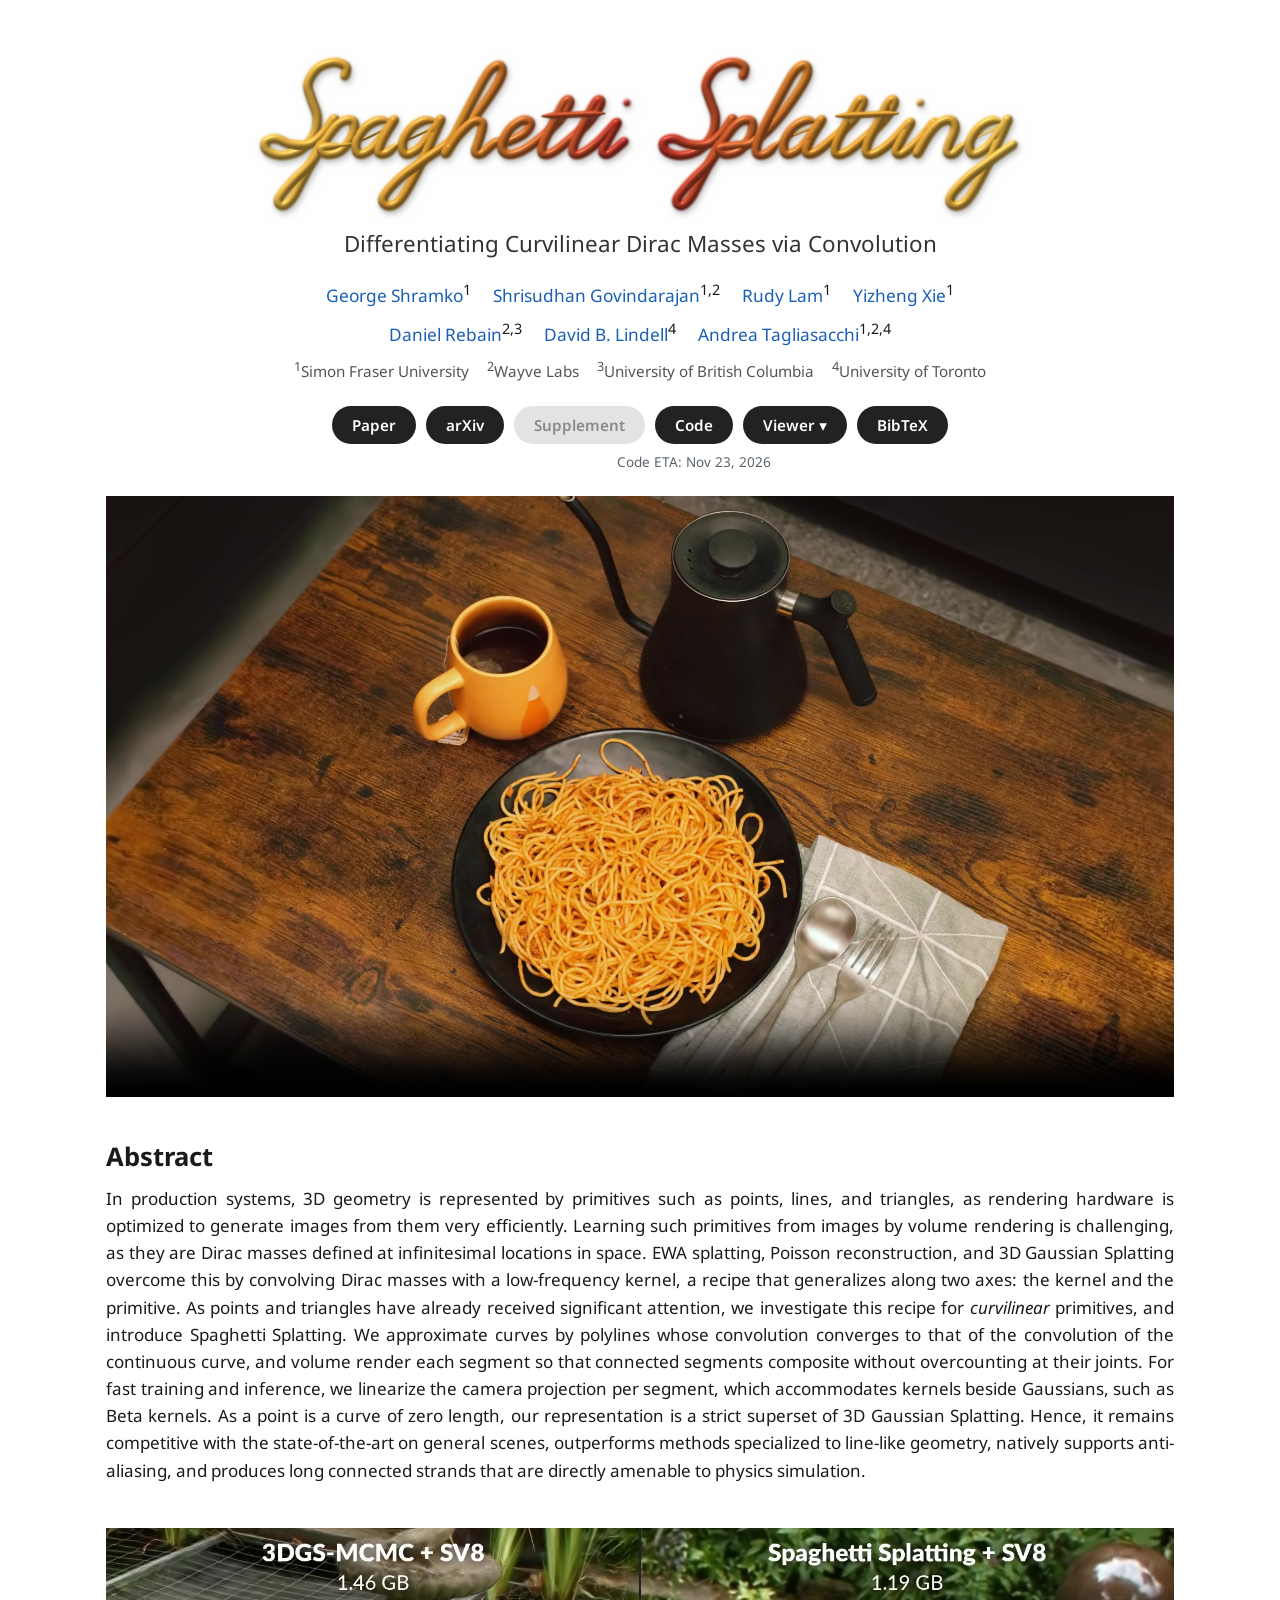
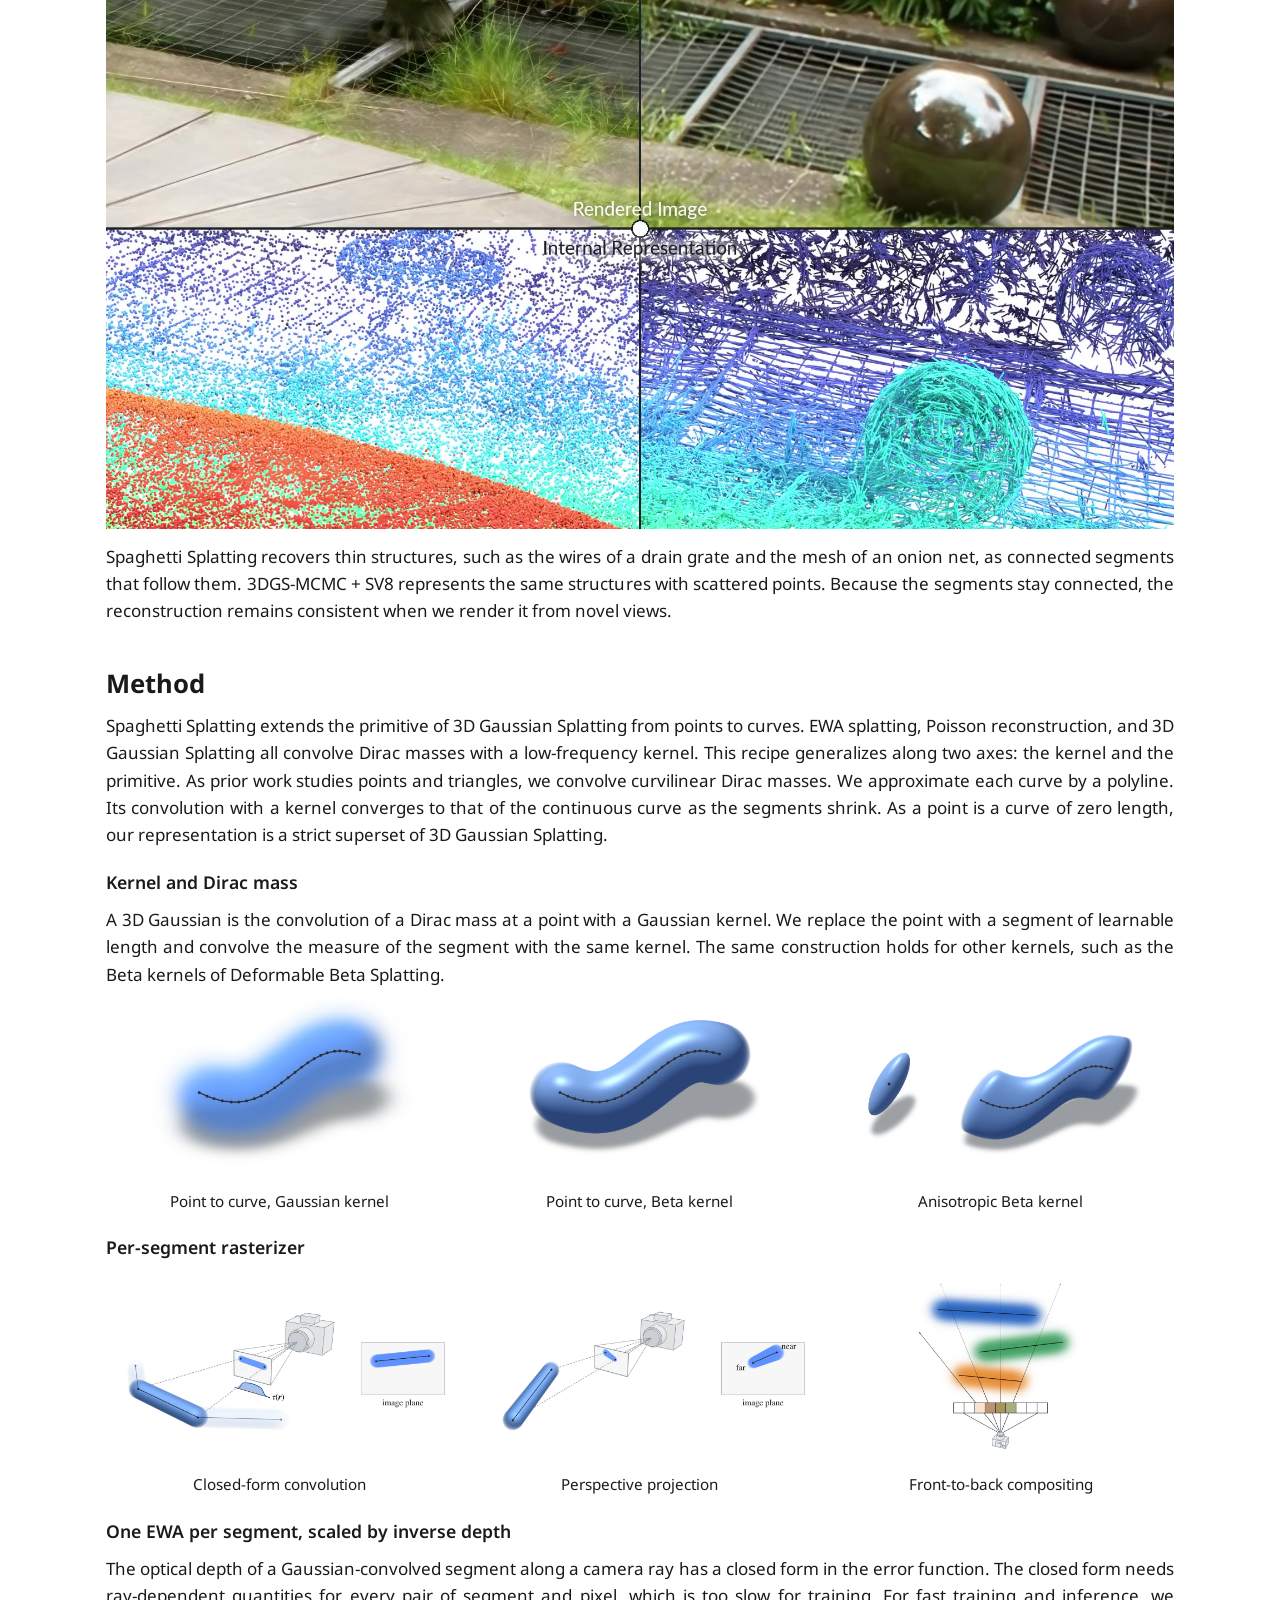
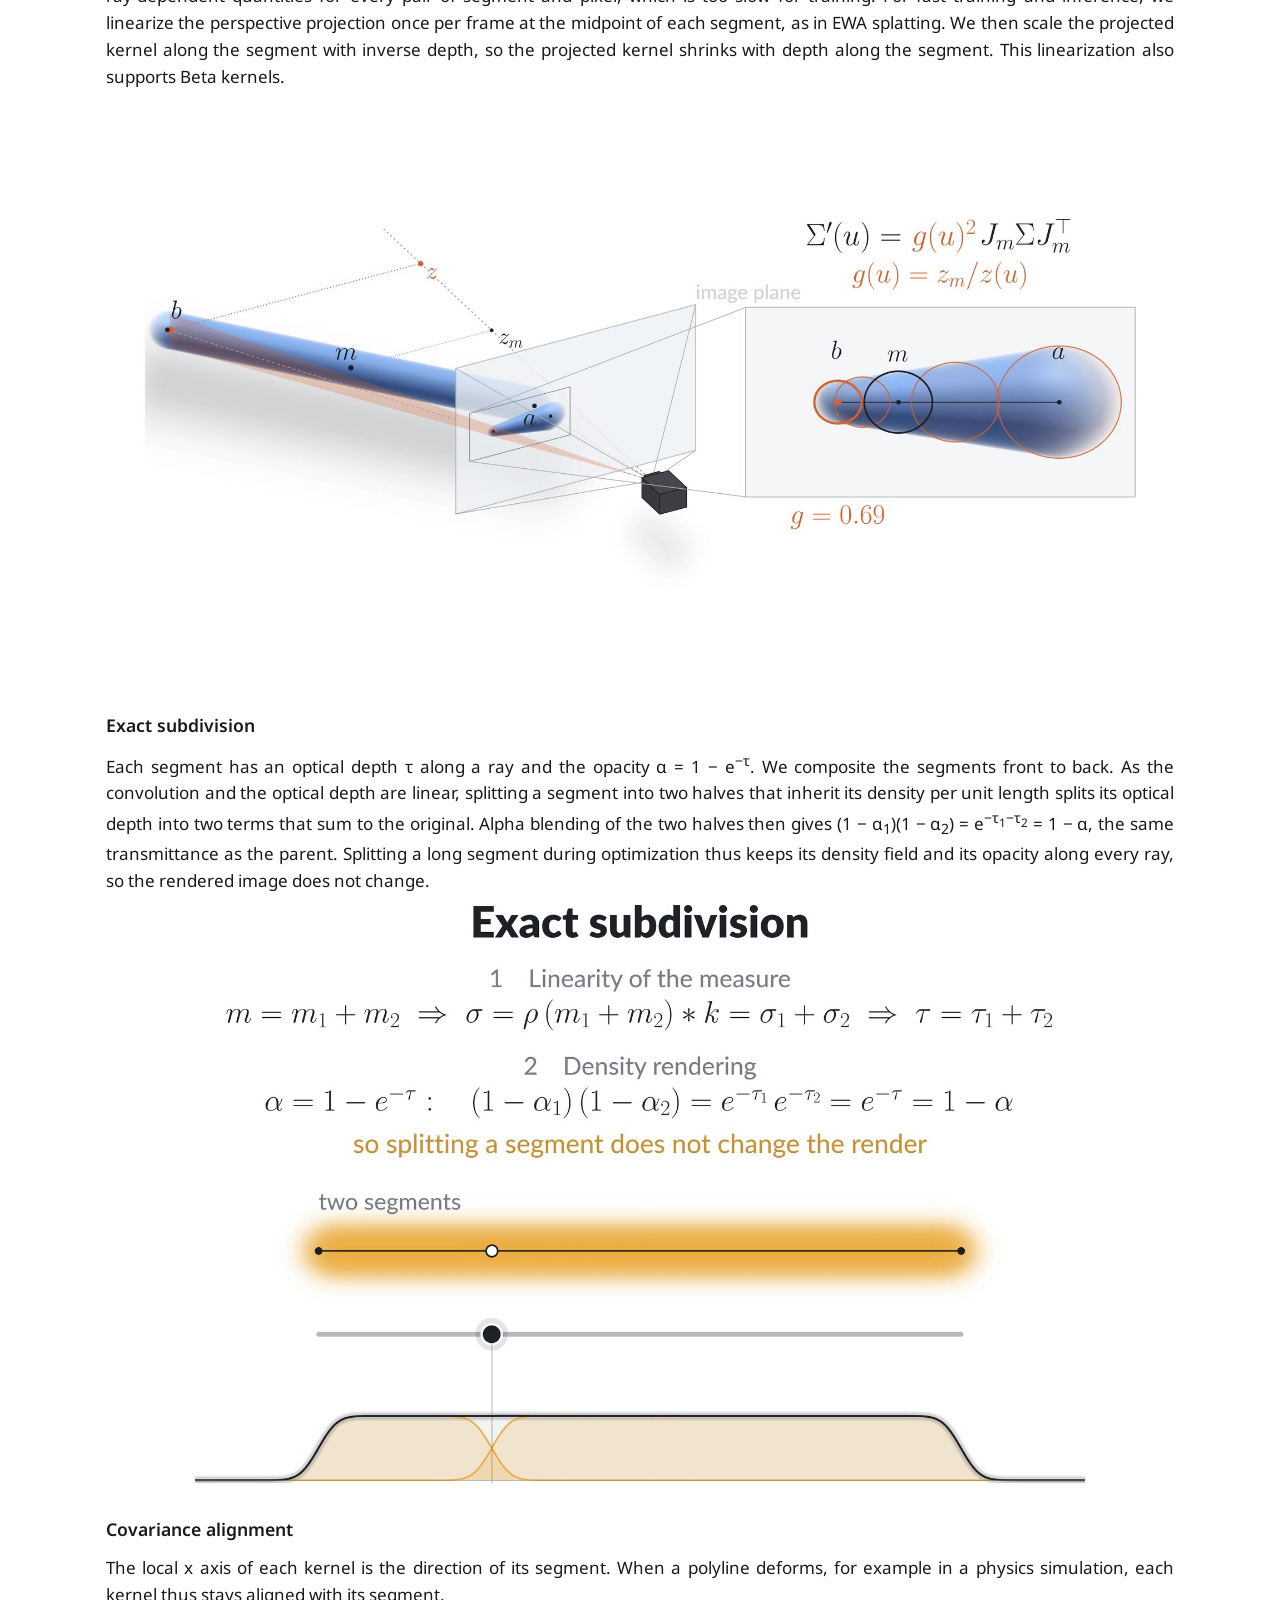
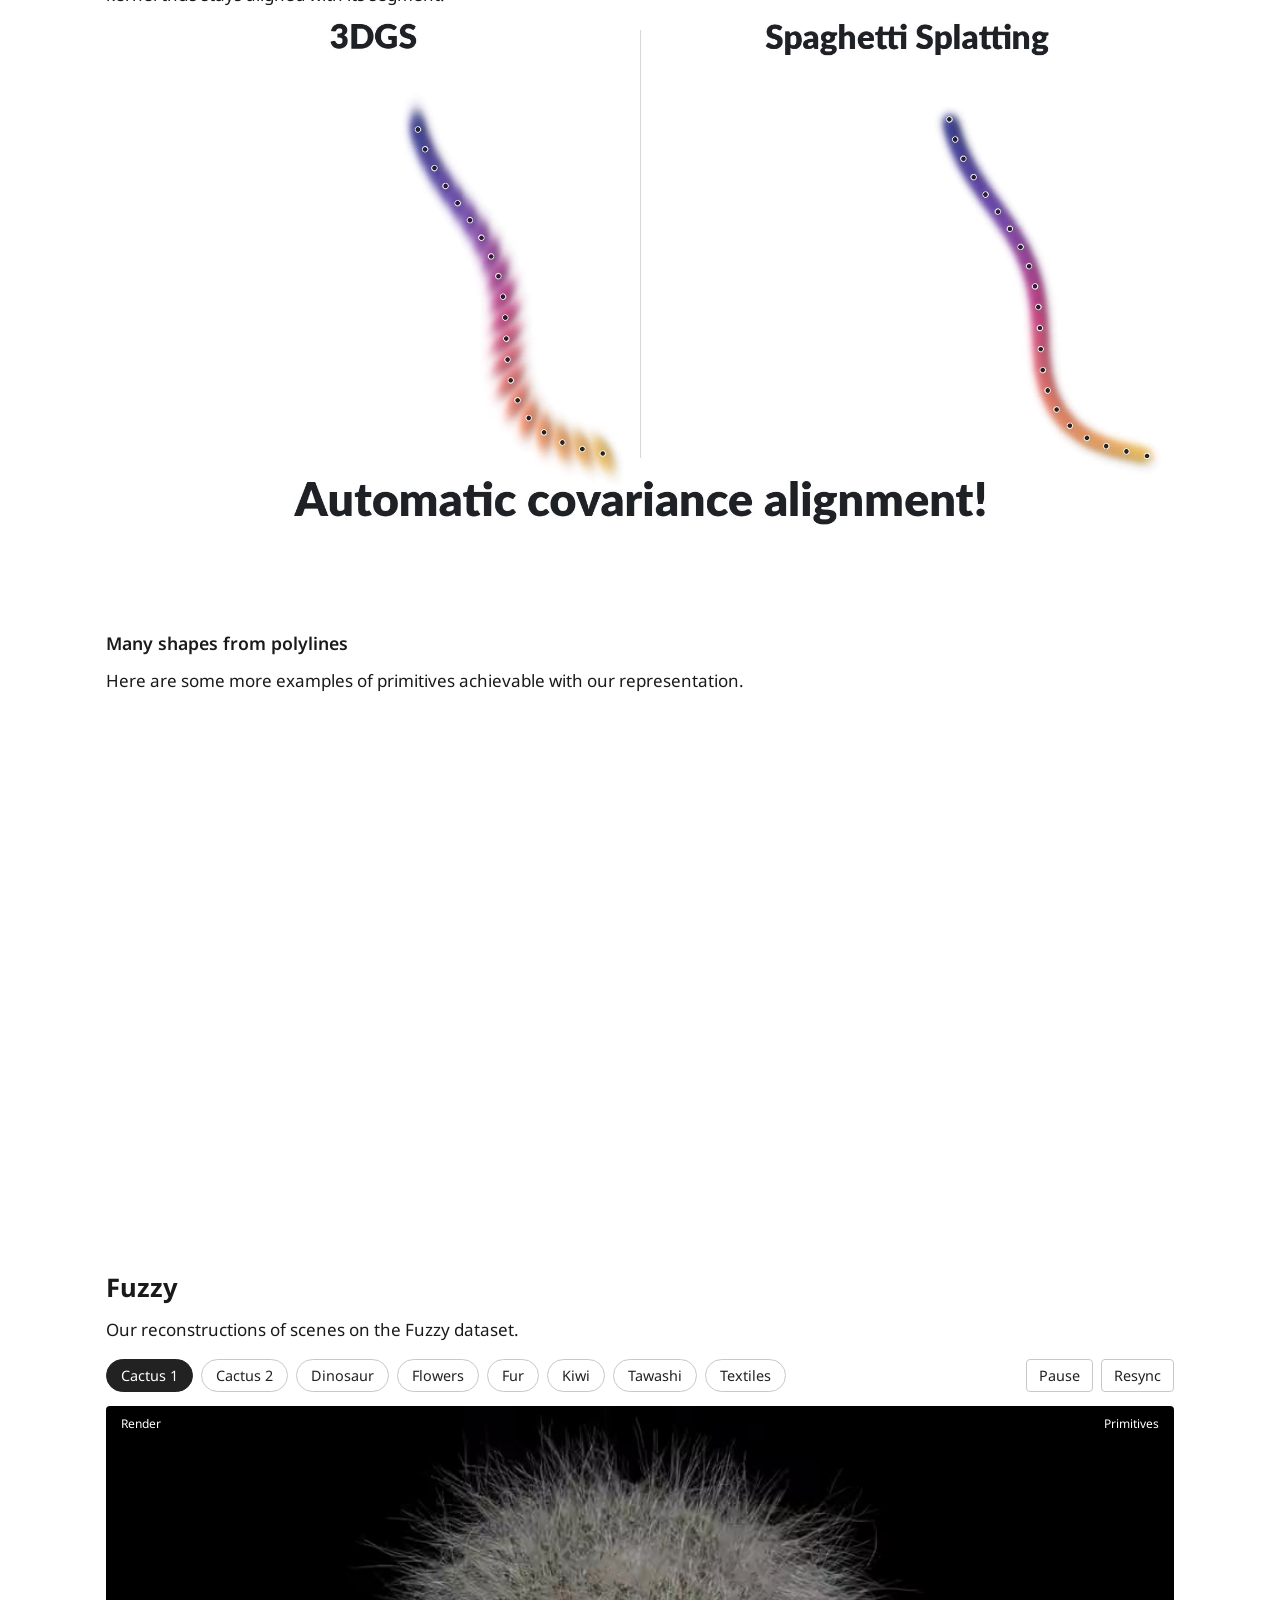
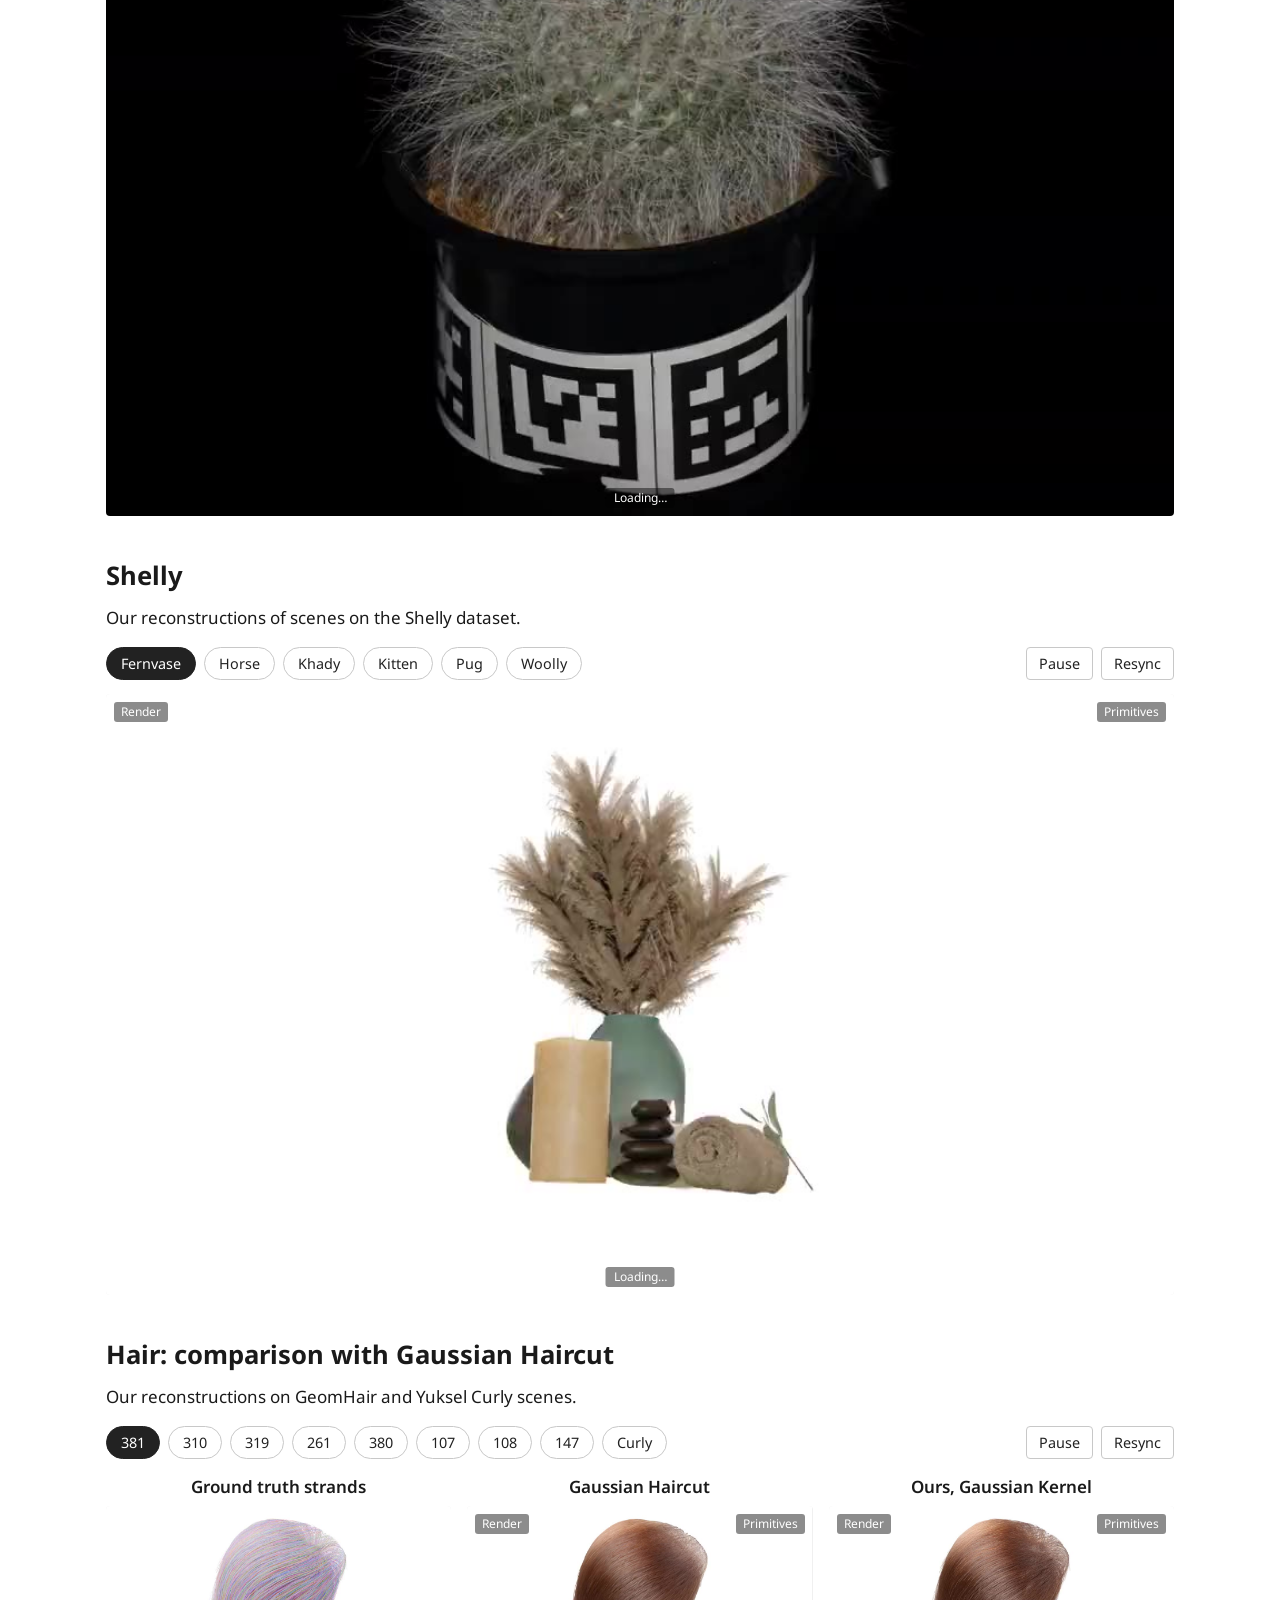
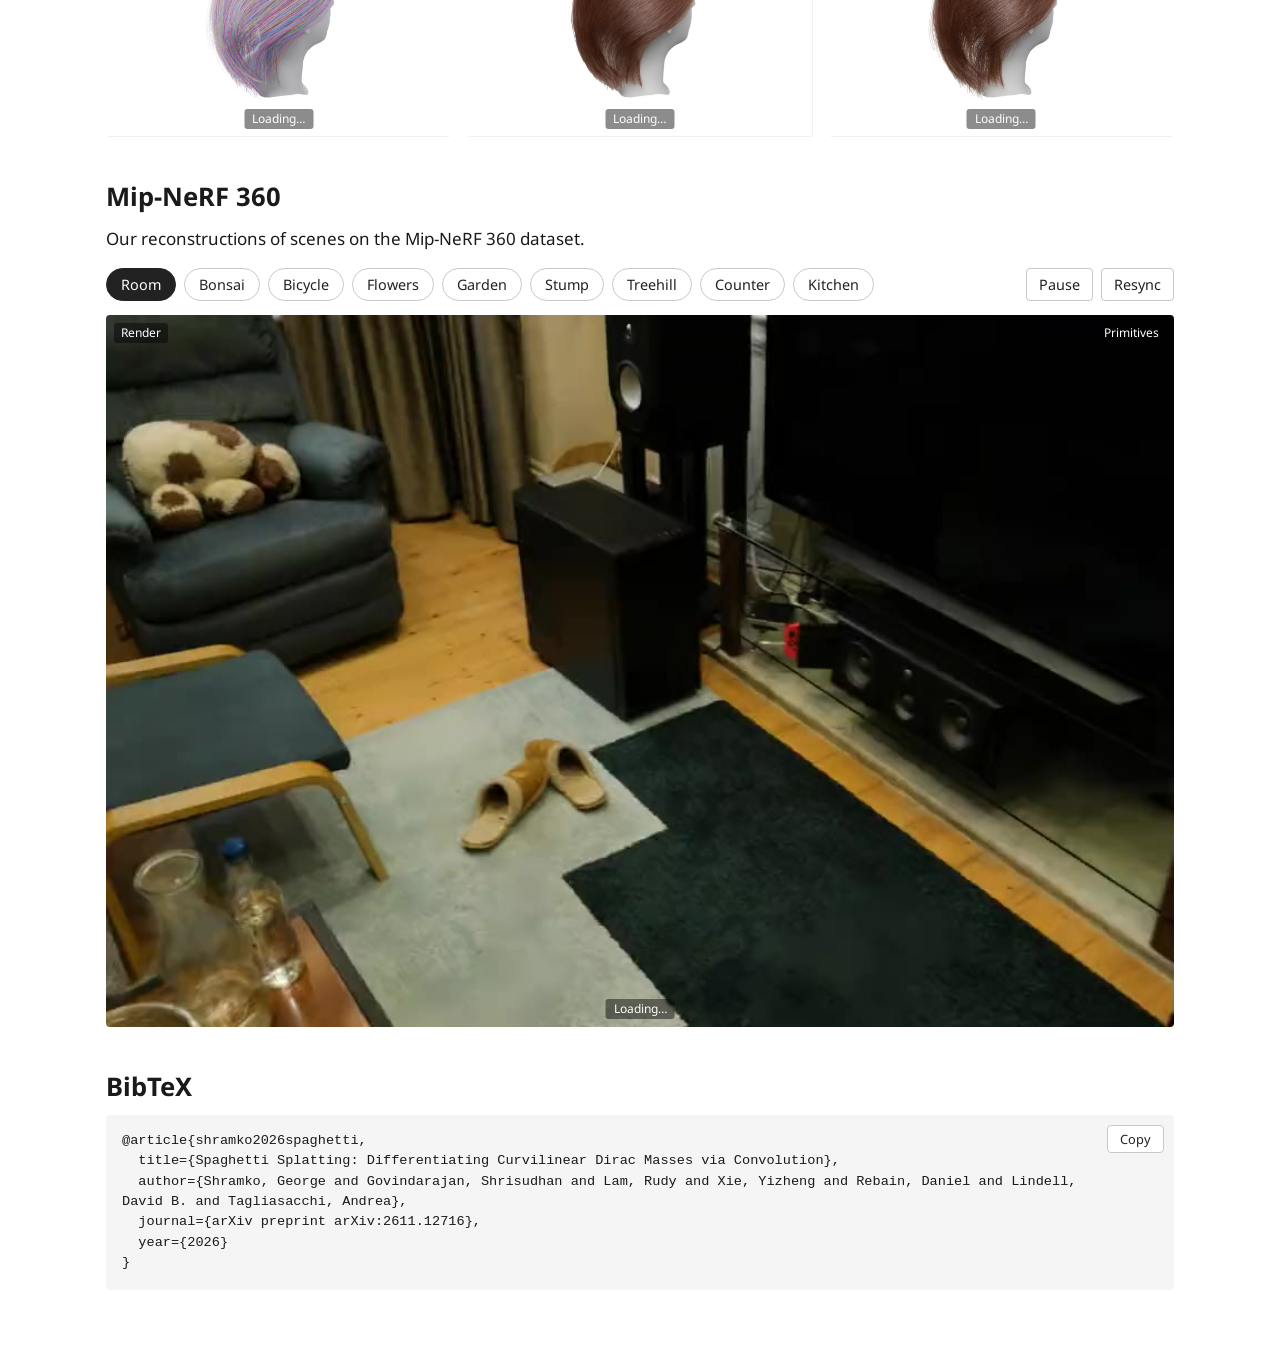
==== commit 9fc7814d: "Link the arXiv button to arXiv 2611.12716 and add the identifier to the BibTeX entry Session: Projec" ====
--- a/index.html
+++ b/index.html
@@ -47,8 +47,7 @@
       <nav class="links" aria-label="Paper links">
         <!-- The paper PDF: the arXiv bundle script v3 on the arXiv build branch with the Overleaf edit of 2026-11-09 13:16 (acknowledgment). The query string makes browsers load a new copy. -->
         <a class="link-button" href="static/pdf/spaghetti_splatting.pdf?v=20261109b">Paper</a>
-        <!-- TODO: Add https://arxiv.org/abs/<identifier> after the arXiv announcement. Then remove the is-disabled class, aria-disabled, and tabindex. -->
-        <a class="link-button is-disabled" href="#" aria-disabled="true" tabindex="-1">arXiv</a>
+        <a class="link-button" href="https://arxiv.org/abs/2611.12716">arXiv</a>
         <a class="link-button is-disabled" href="#" aria-disabled="true" tabindex="-1">Supplement</a>
         <!-- George 2026-11-09: the code release date, centred under the Code button. -->
         <span class="code-slot"><a class="link-button" href="https://github.com/theialab/spaghetti-splatting">Code</a><span class="code-eta">Code ETA: Nov 23, 2026</span></span>
@@ -236,12 +235,11 @@
       <h2>BibTeX</h2>
       <div class="bibtex">
         <button class="copy-button" id="copy-bibtex" type="button">Copy</button>
-        <!-- arXiv preprint (George, 2026-11-08: the arXiv posting is on 2026-11-09). Authors in the order of main.tex of the paper (Overleaf, 2026-11-08).
-             TODO: Add the arXiv identifier to the journal field after the announcement. -->
+        <!-- arXiv preprint 2611.12716 (submitted 2026-11-09). Authors in the order of main.tex of the paper (Overleaf, 2026-11-08) and of the arXiv listing. -->
         <pre id="bibtex-entry">@article{shramko2026spaghetti,
   title={Spaghetti Splatting: Differentiating Curvilinear Dirac Masses via Convolution},
   author={Shramko, George and Govindarajan, Shrisudhan and Lam, Rudy and Xie, Yizheng and Rebain, Daniel and Lindell, David B. and Tagliasacchi, Andrea},
-  journal={arXiv preprint},
+  journal={arXiv preprint arXiv:2611.12716},
   year={2026}
 }</pre>
       </div>
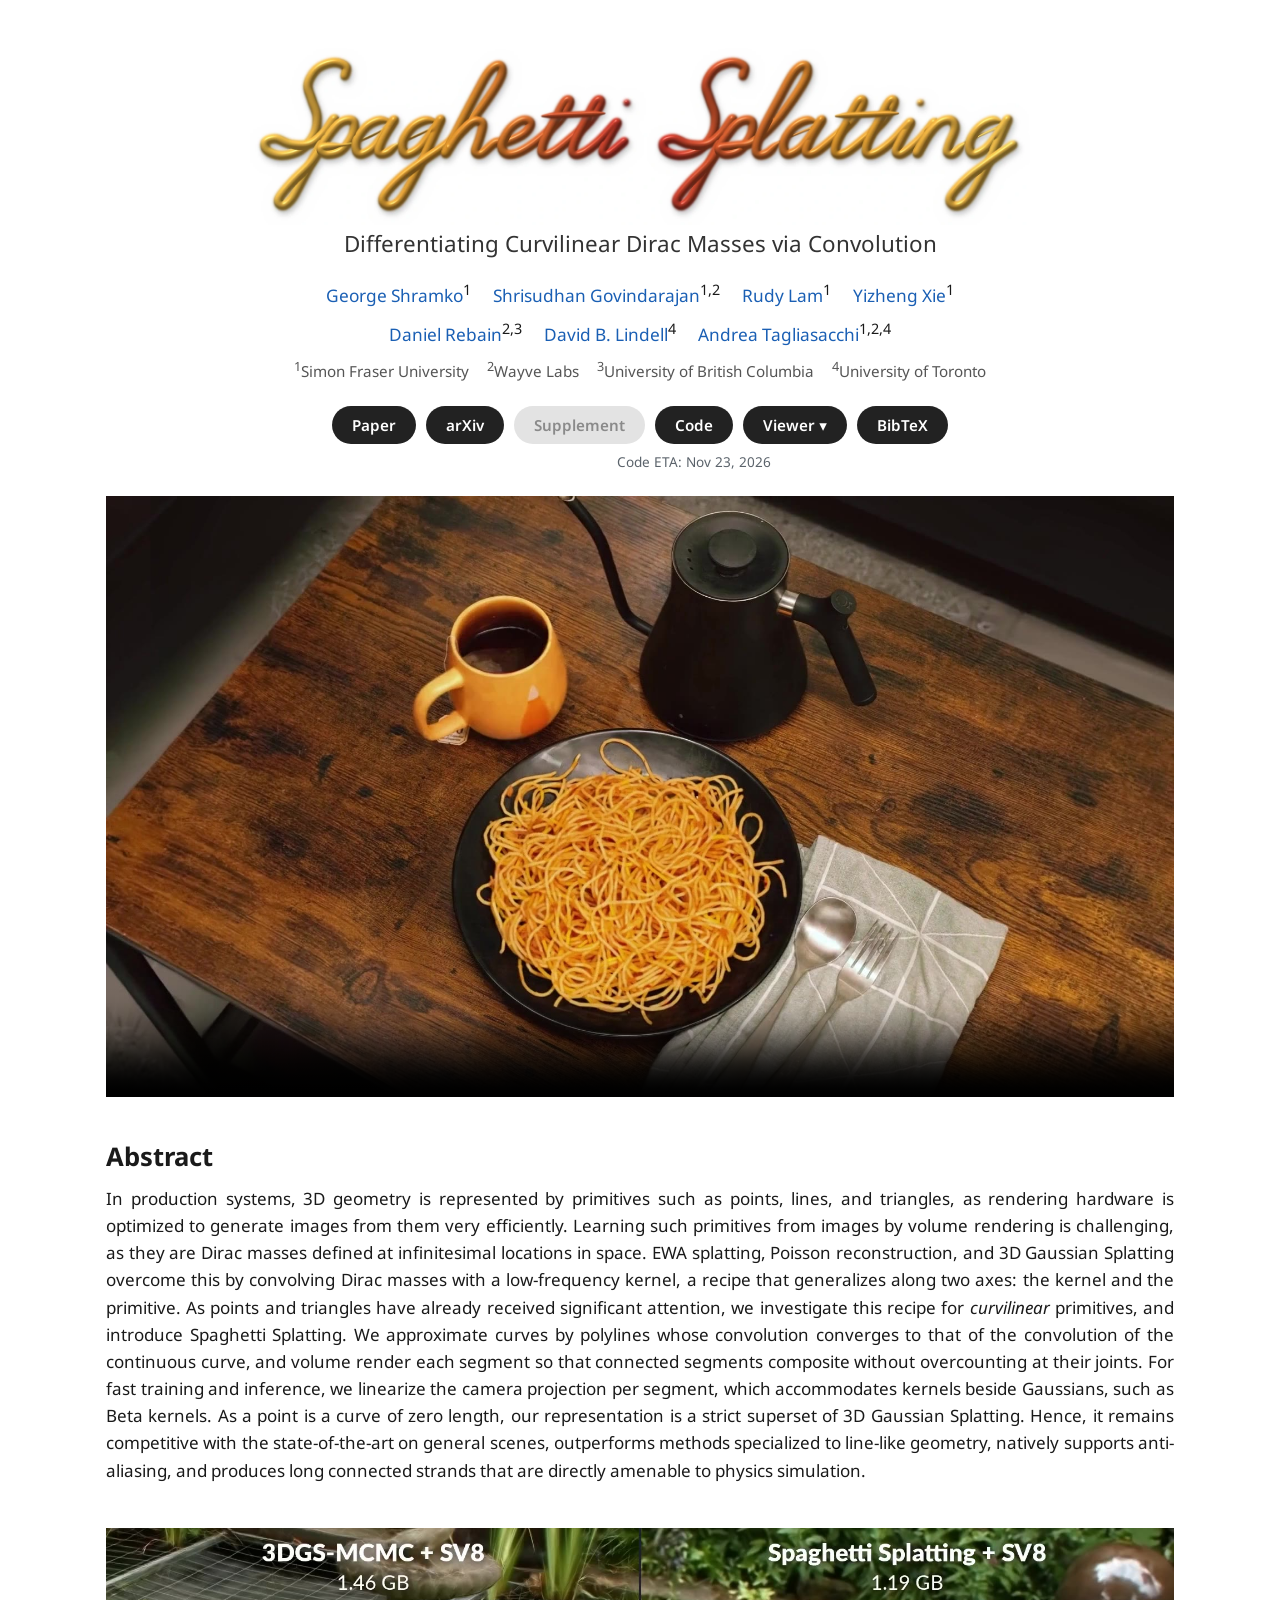
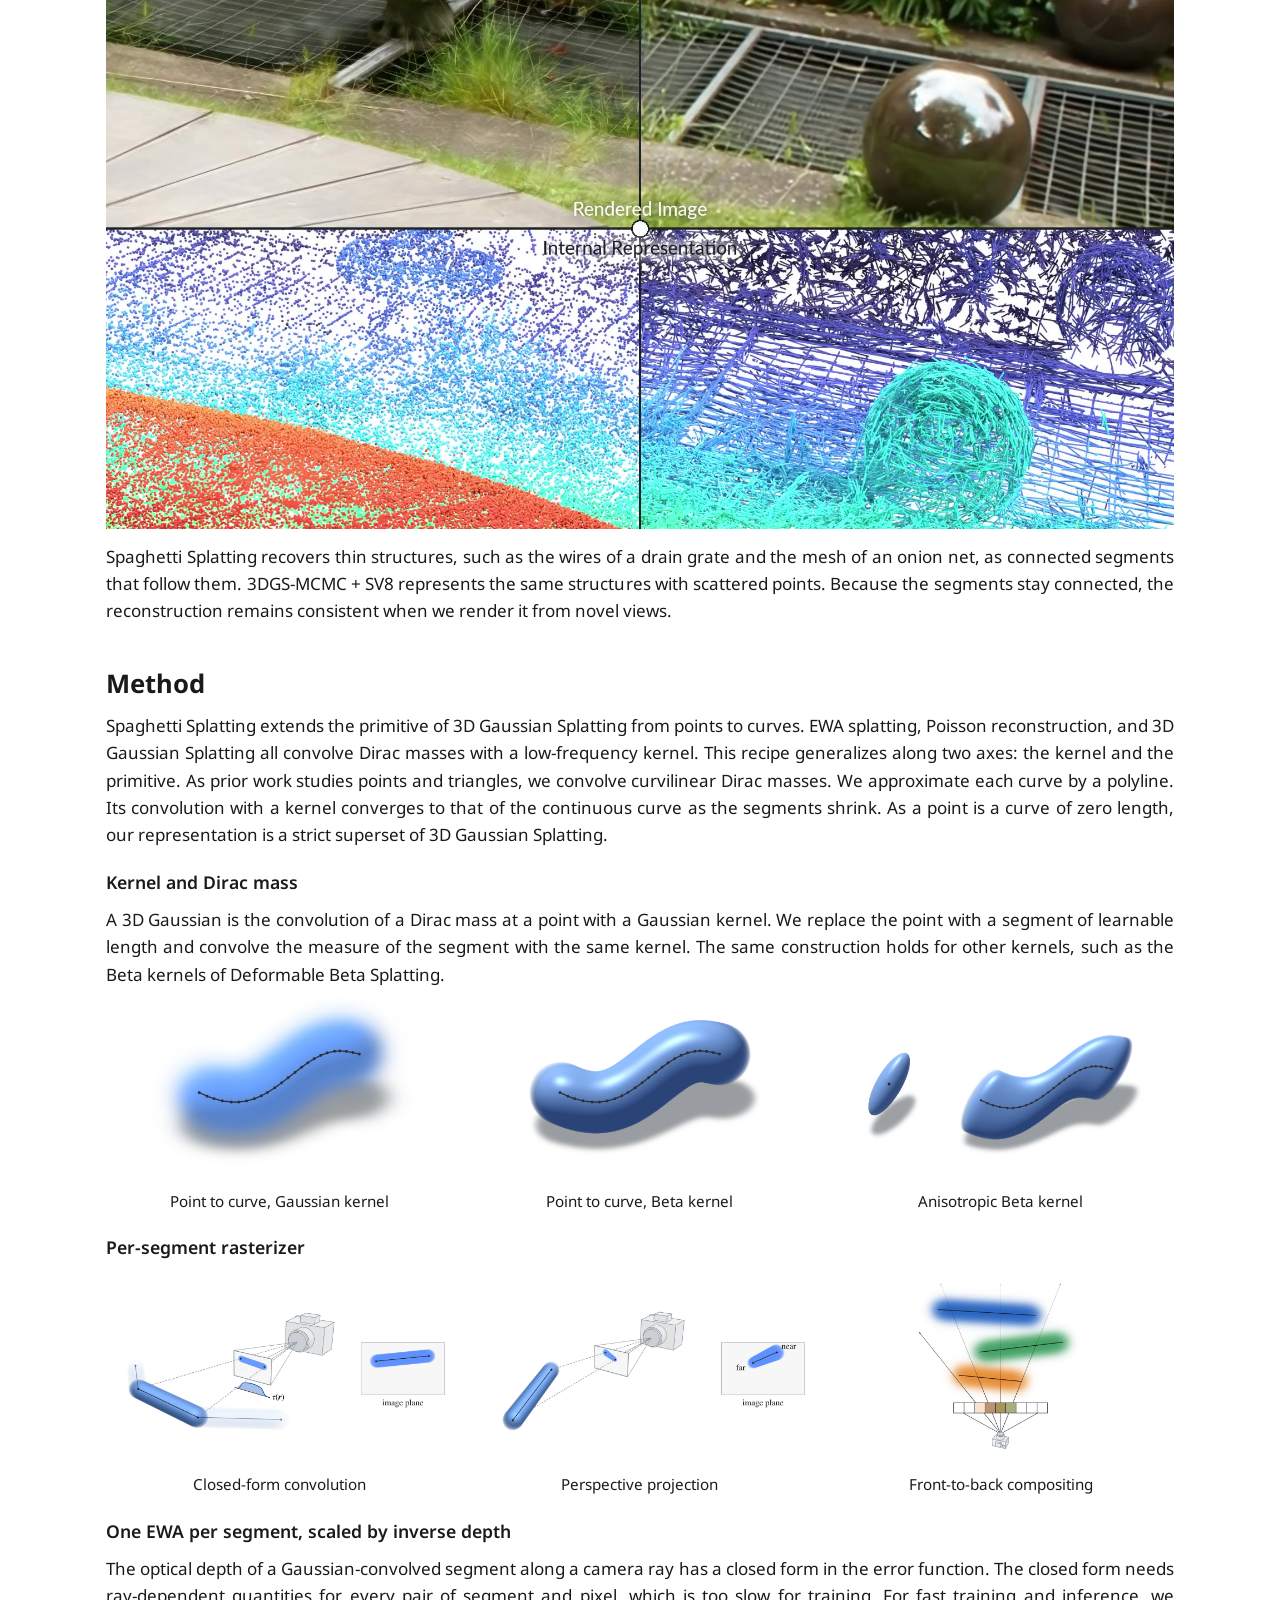
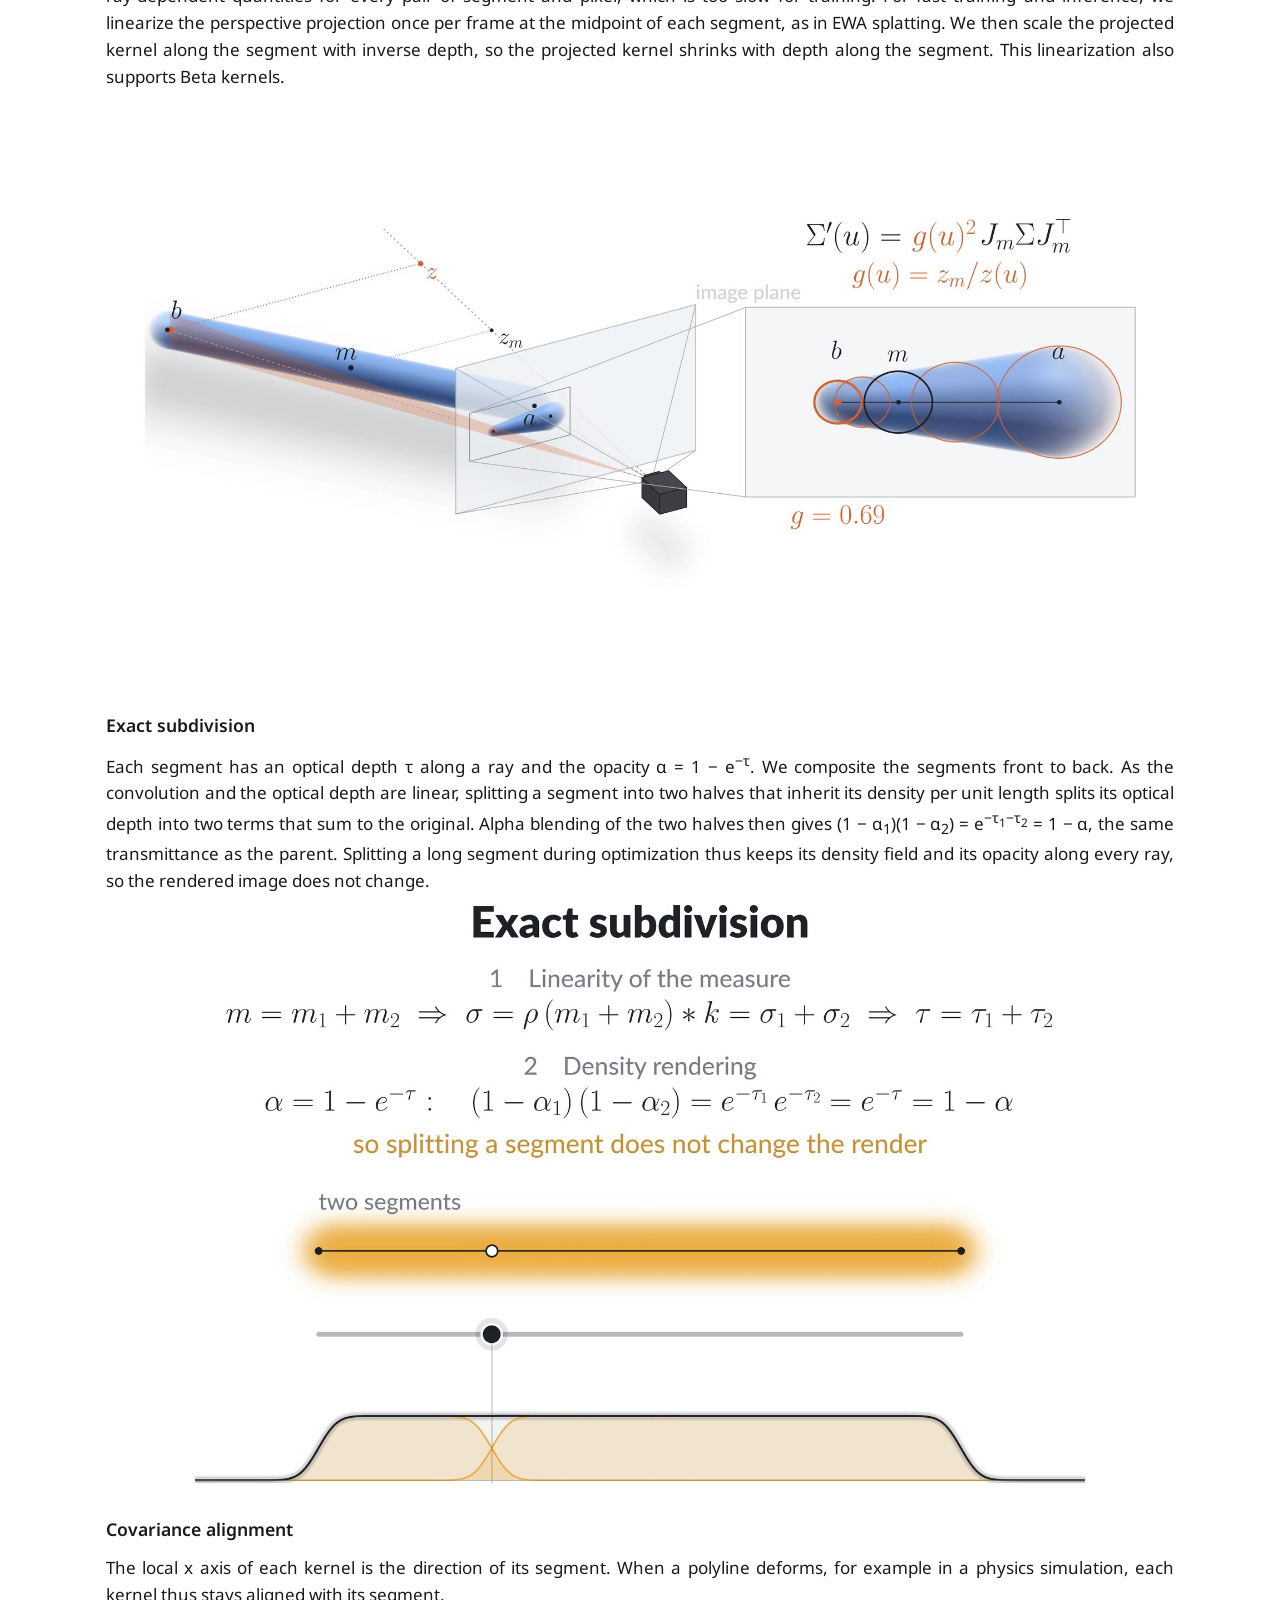
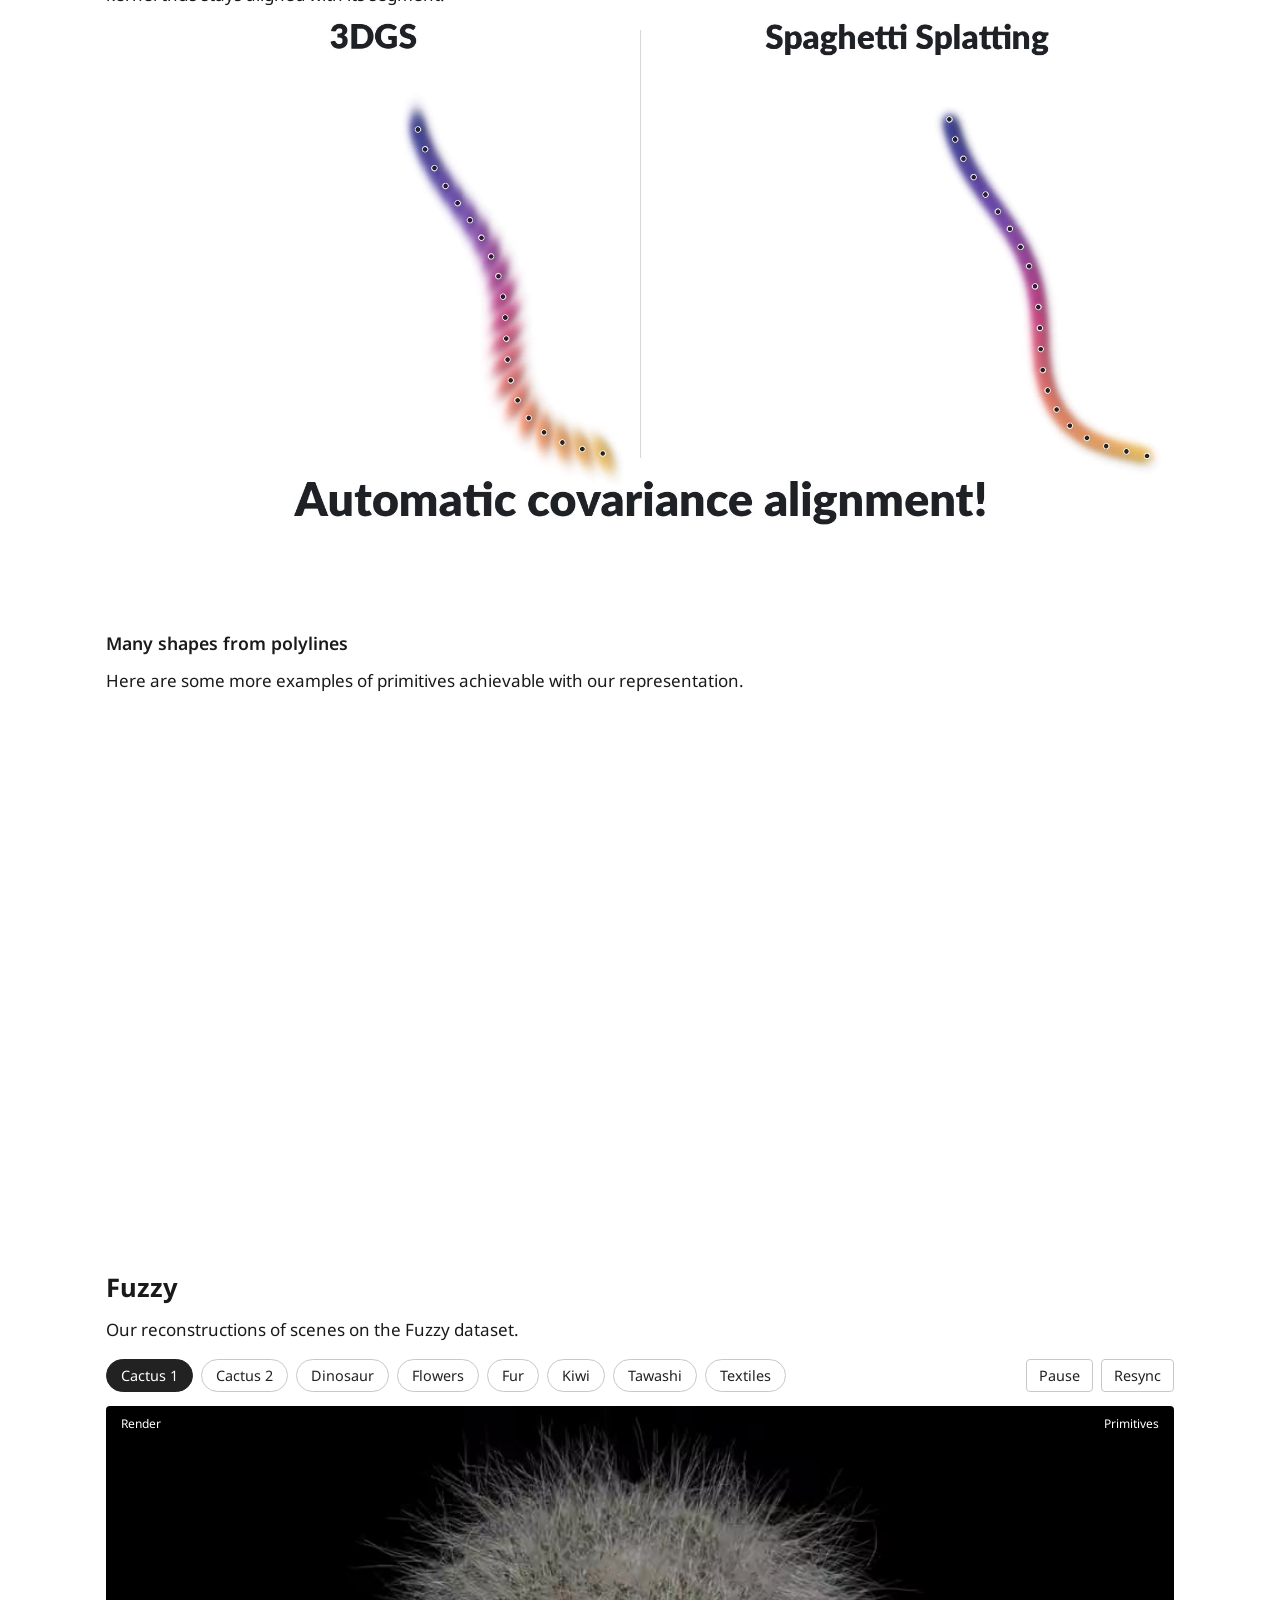
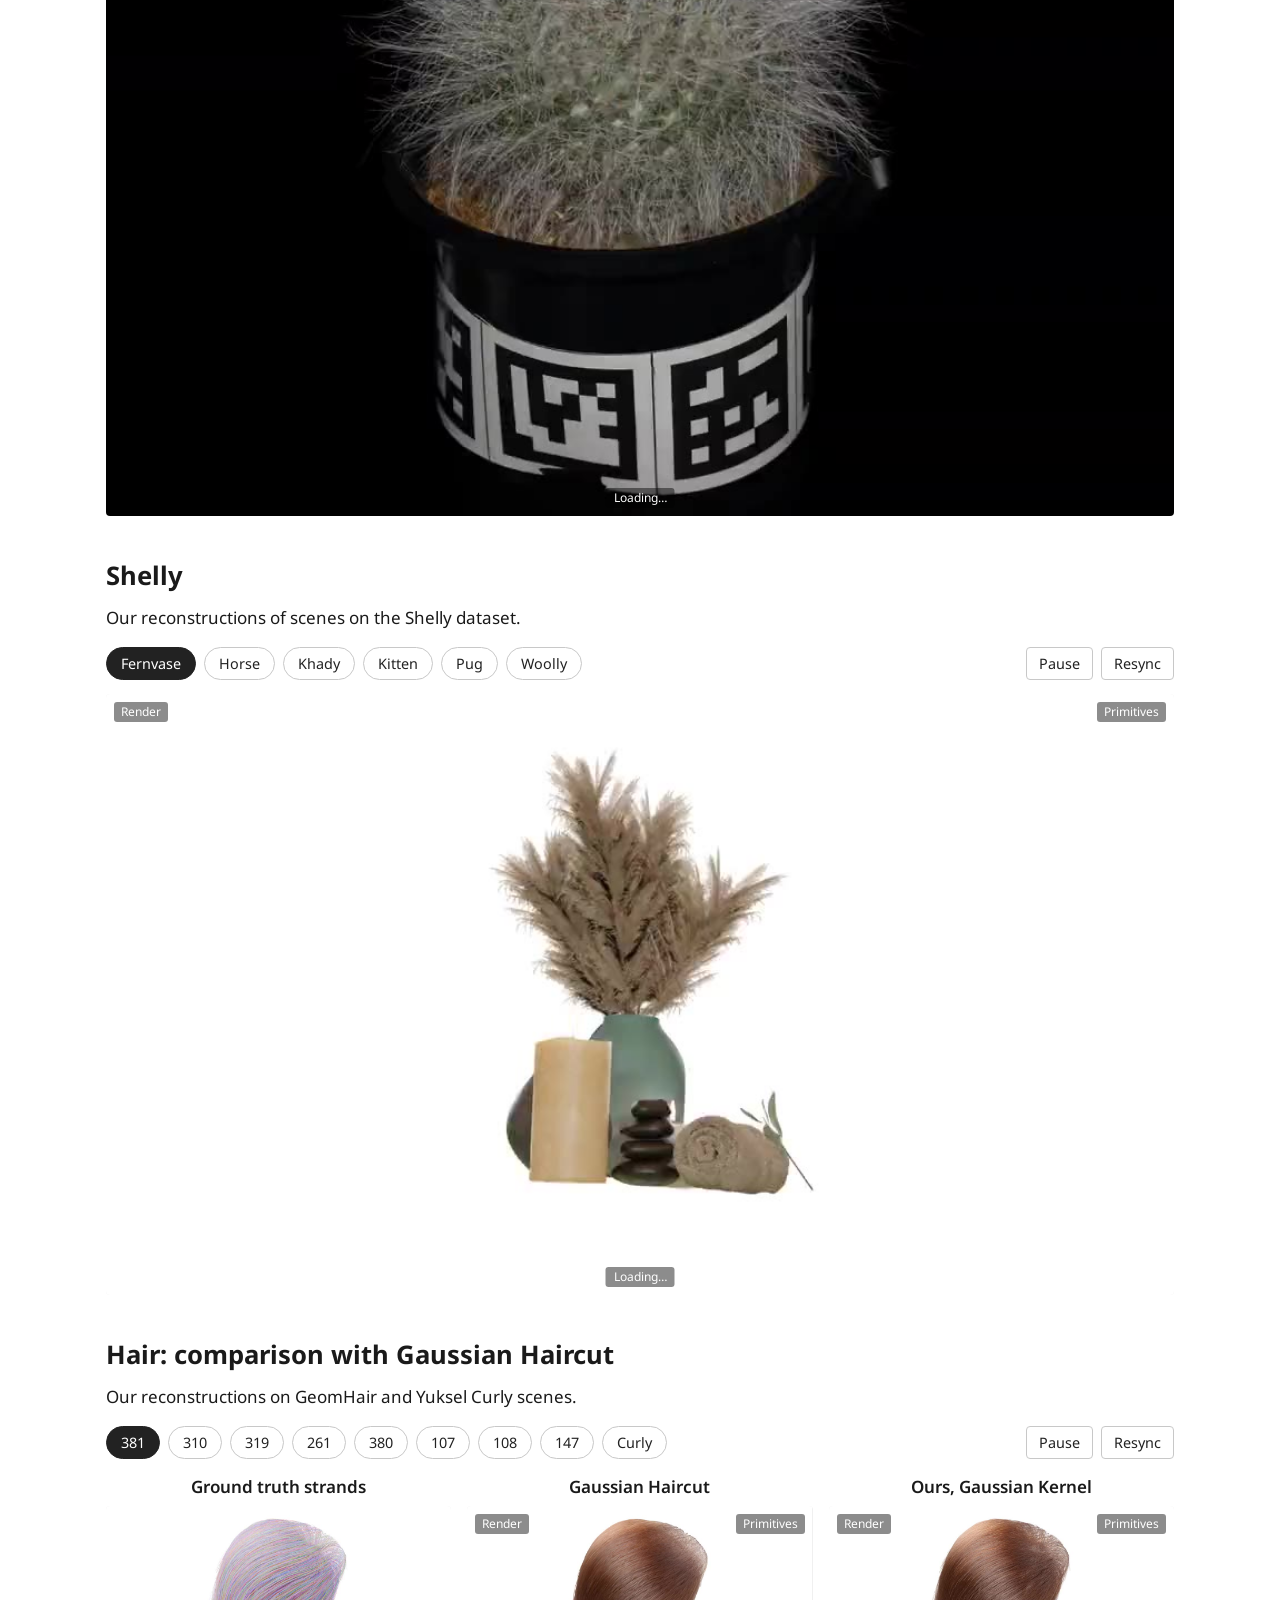
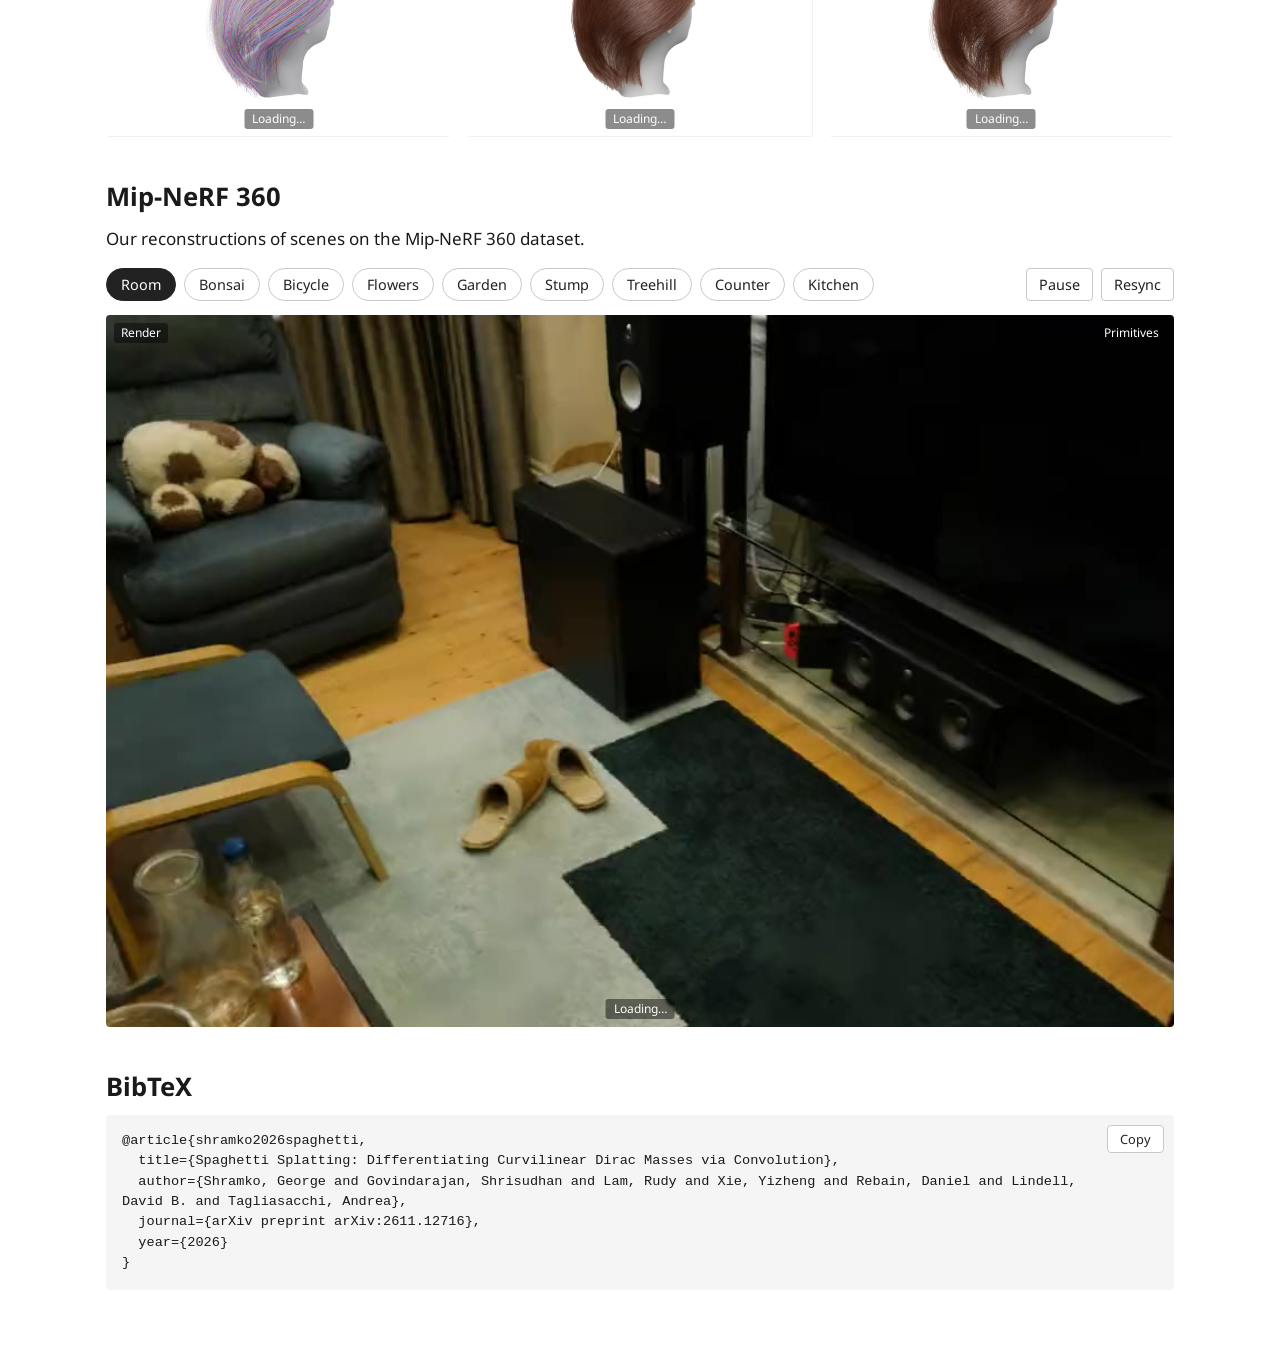
==== commit b61945b8: "Replace the page teaser with teaser v20, muted by default George 2026-11-10: the new teaser (Rocco n" ====
--- a/index.html
+++ b/index.html
@@ -65,12 +65,13 @@
       </nav>
     </header>
 
-    <!-- Overview video v6 (2026-11-09): the story (3DGS -> Dirac (x) kernel -> curve (x) kernel -> every noodle ->
-         optimized from photos), then the explosion into the title card at the end (no title at the start). Silent.
-         Source: theia00s /theia-ssd/yizheng/dolly/sauce/loop1/sauce_loop6.mp4. -->
+    <!-- Teaser v20 (George 2026-11-10: "update the teaser on webpage to new teaser ... muted by default"): Yizheng's aj4 cut
+         with the Rocco narration (steadier delivery), sound effects and captions, no music; the post 1 video of the Twitter
+         thread. Muted by default; the controls unmute it. Source: tweet_thread_work_20261109/narration_v7/out/teaser_v20_rocco11d_steady.mp4
+         (web encode CRF 22). Was: overview video v6 (videos/overview/overview_loop.mp4, silent). -->
     <figure class="teaser">
-      <video src="videos/overview/overview_loop.mp4?v=6" poster="videos/overview/overview_loop.jpg?v=6" autoplay muted loop playsinline controls preload="metadata"
-             aria-label="Overview video: the story from one 3D Gaussian to a curve convolved with a kernel, every noodle grown as a curve, and the optimized scene; at the end the spaghetti plate explodes into the Spaghetti Splatting title"></video>
+      <video src="videos/overview/teaser_v20.mp4?v=20" poster="videos/overview/teaser_v20.jpg?v=20" autoplay muted loop playsinline controls preload="metadata"
+             aria-label="Teaser video: the spaghetti plate explodes into the Spaghetti Splatting title; a 3D Gaussian is a point convolved with a kernel, a curve generalizes the point, every noodle grows as a curve, and the scene is optimized from photos. Narrated; muted by default"></video>
     </figure>
 
     <section class="section" id="abstract">
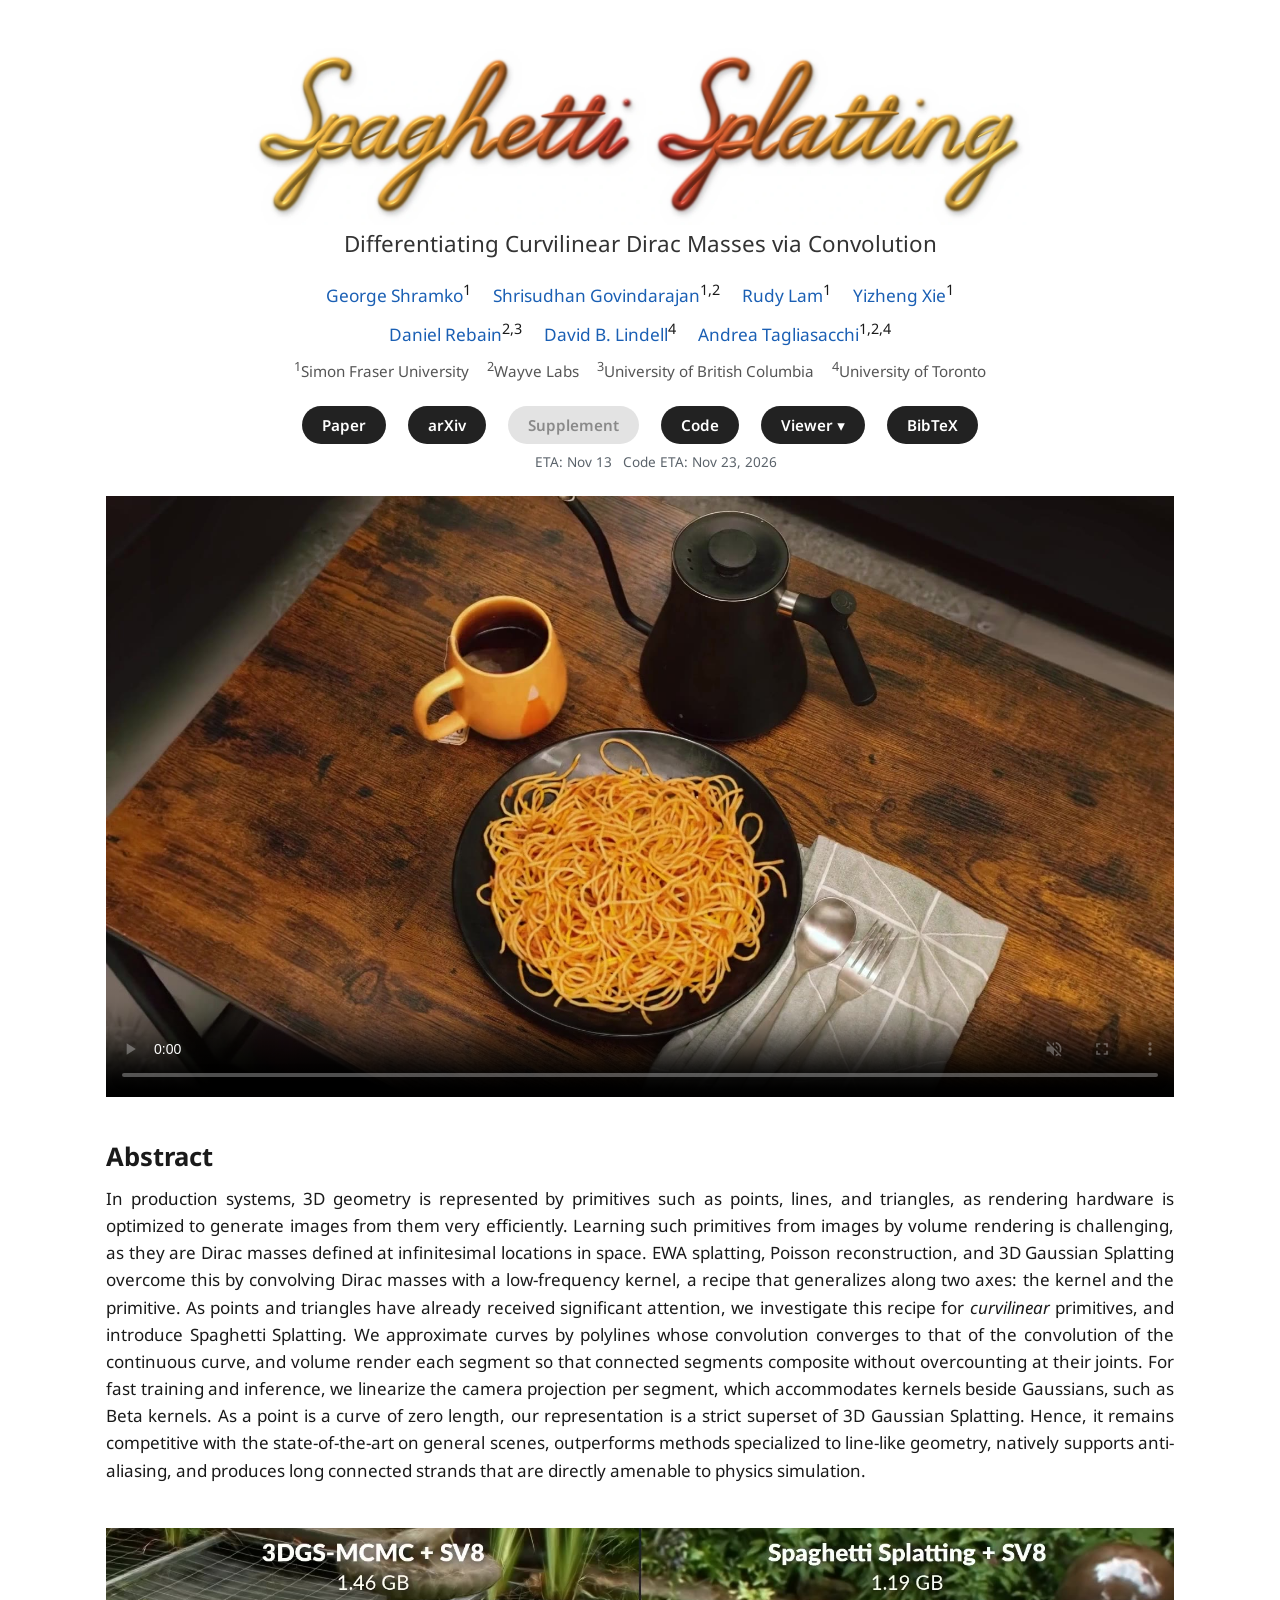
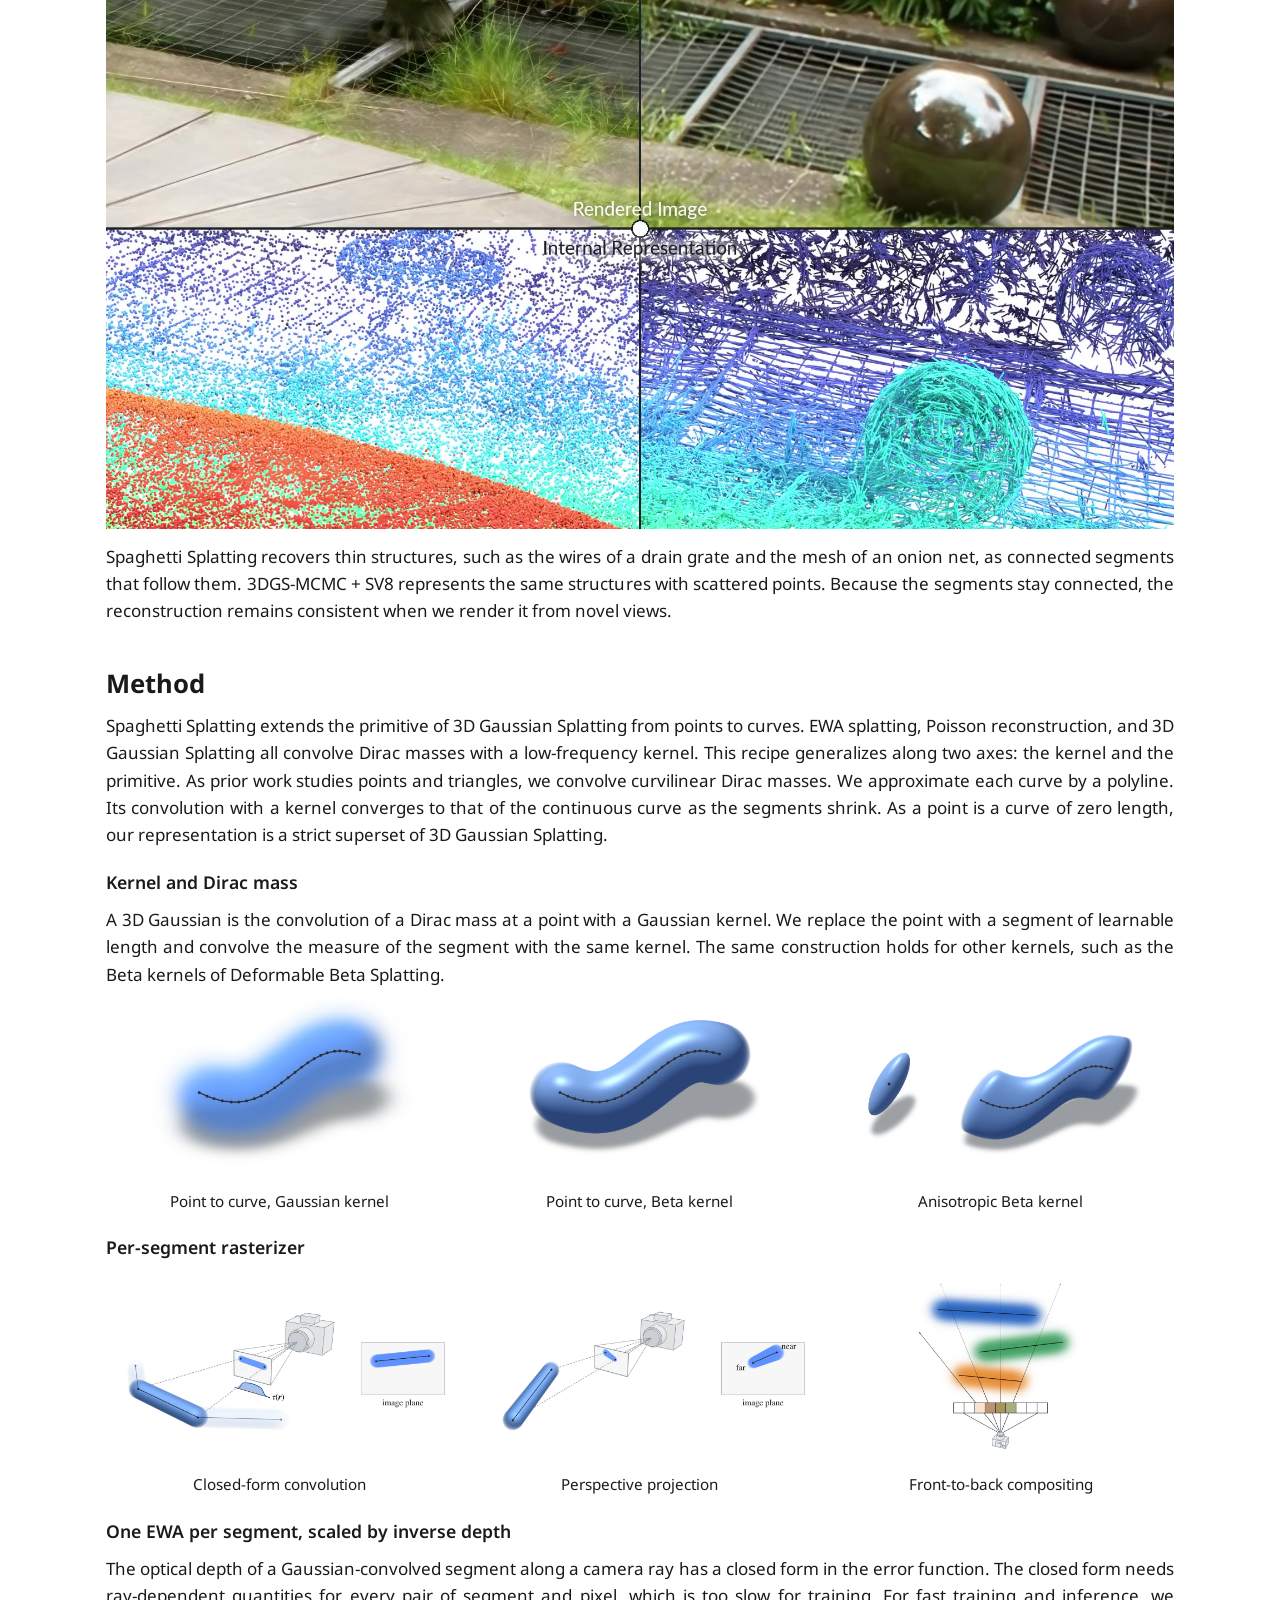
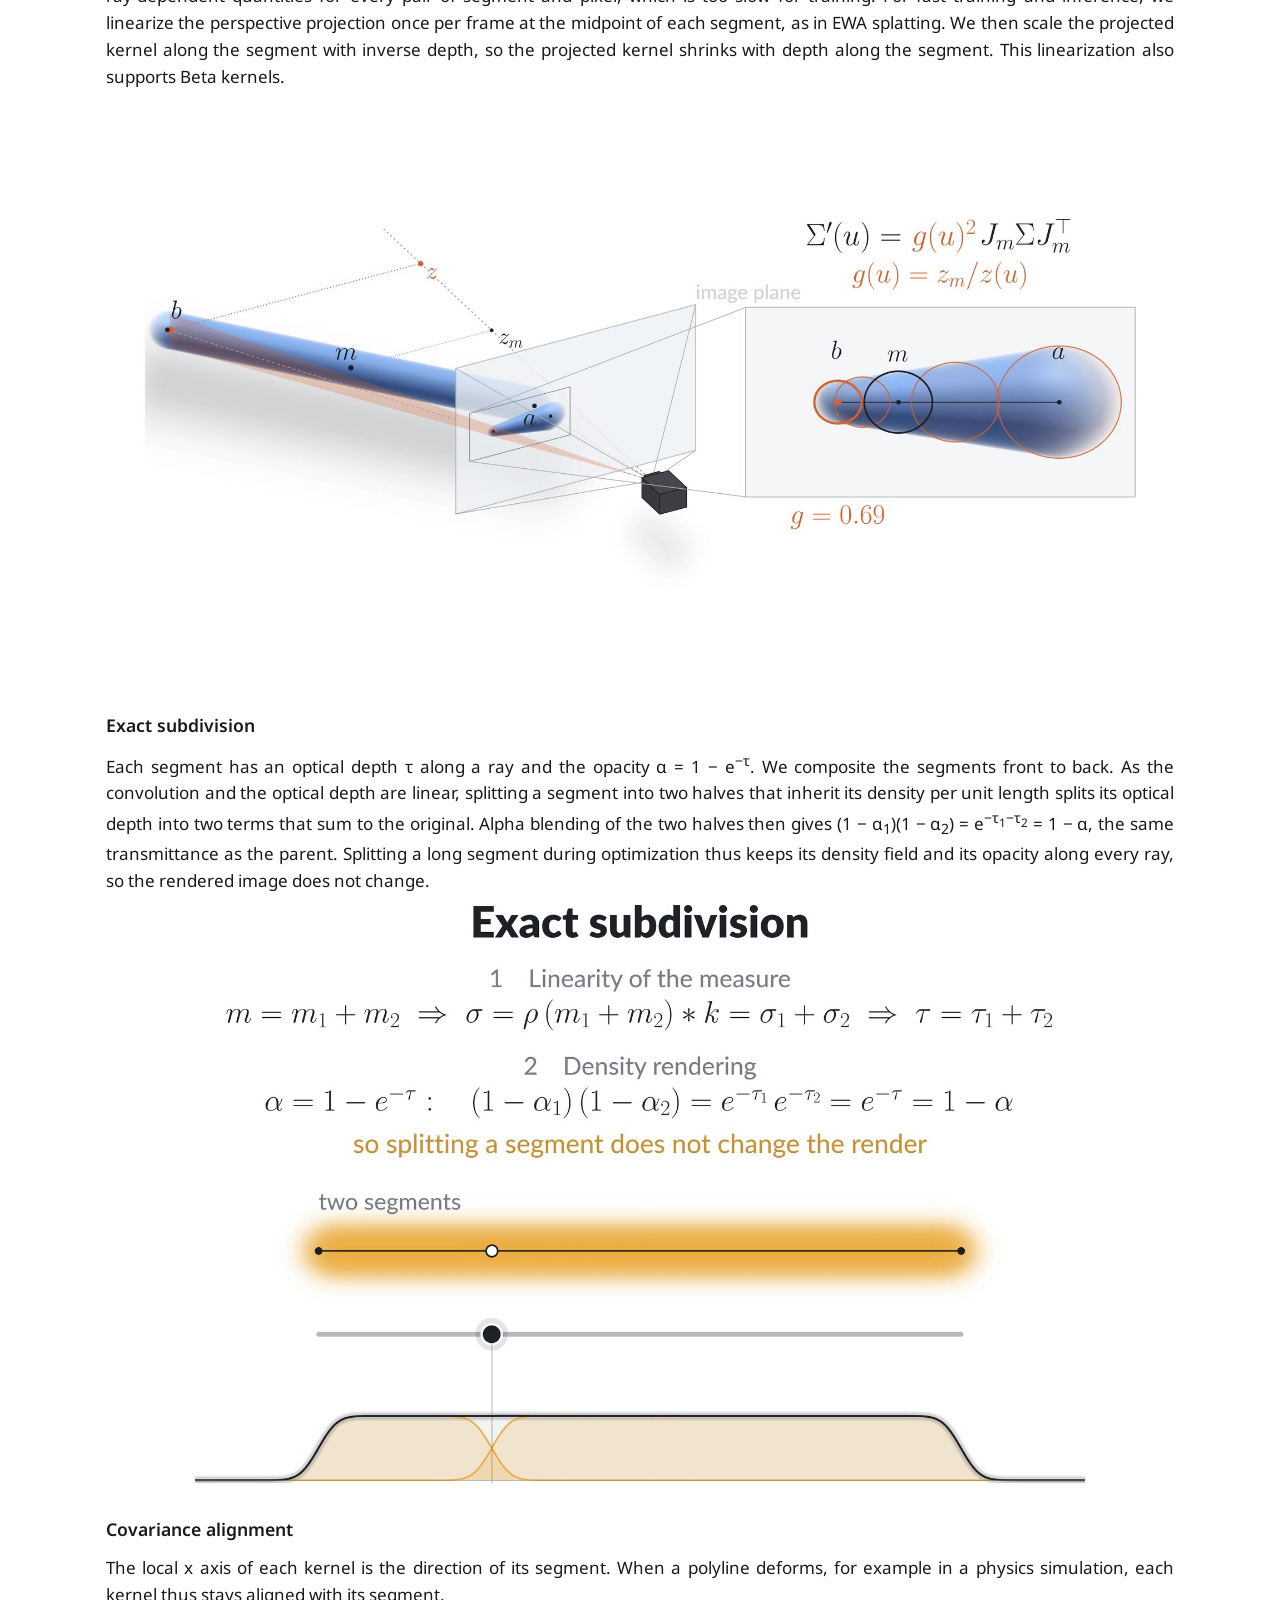
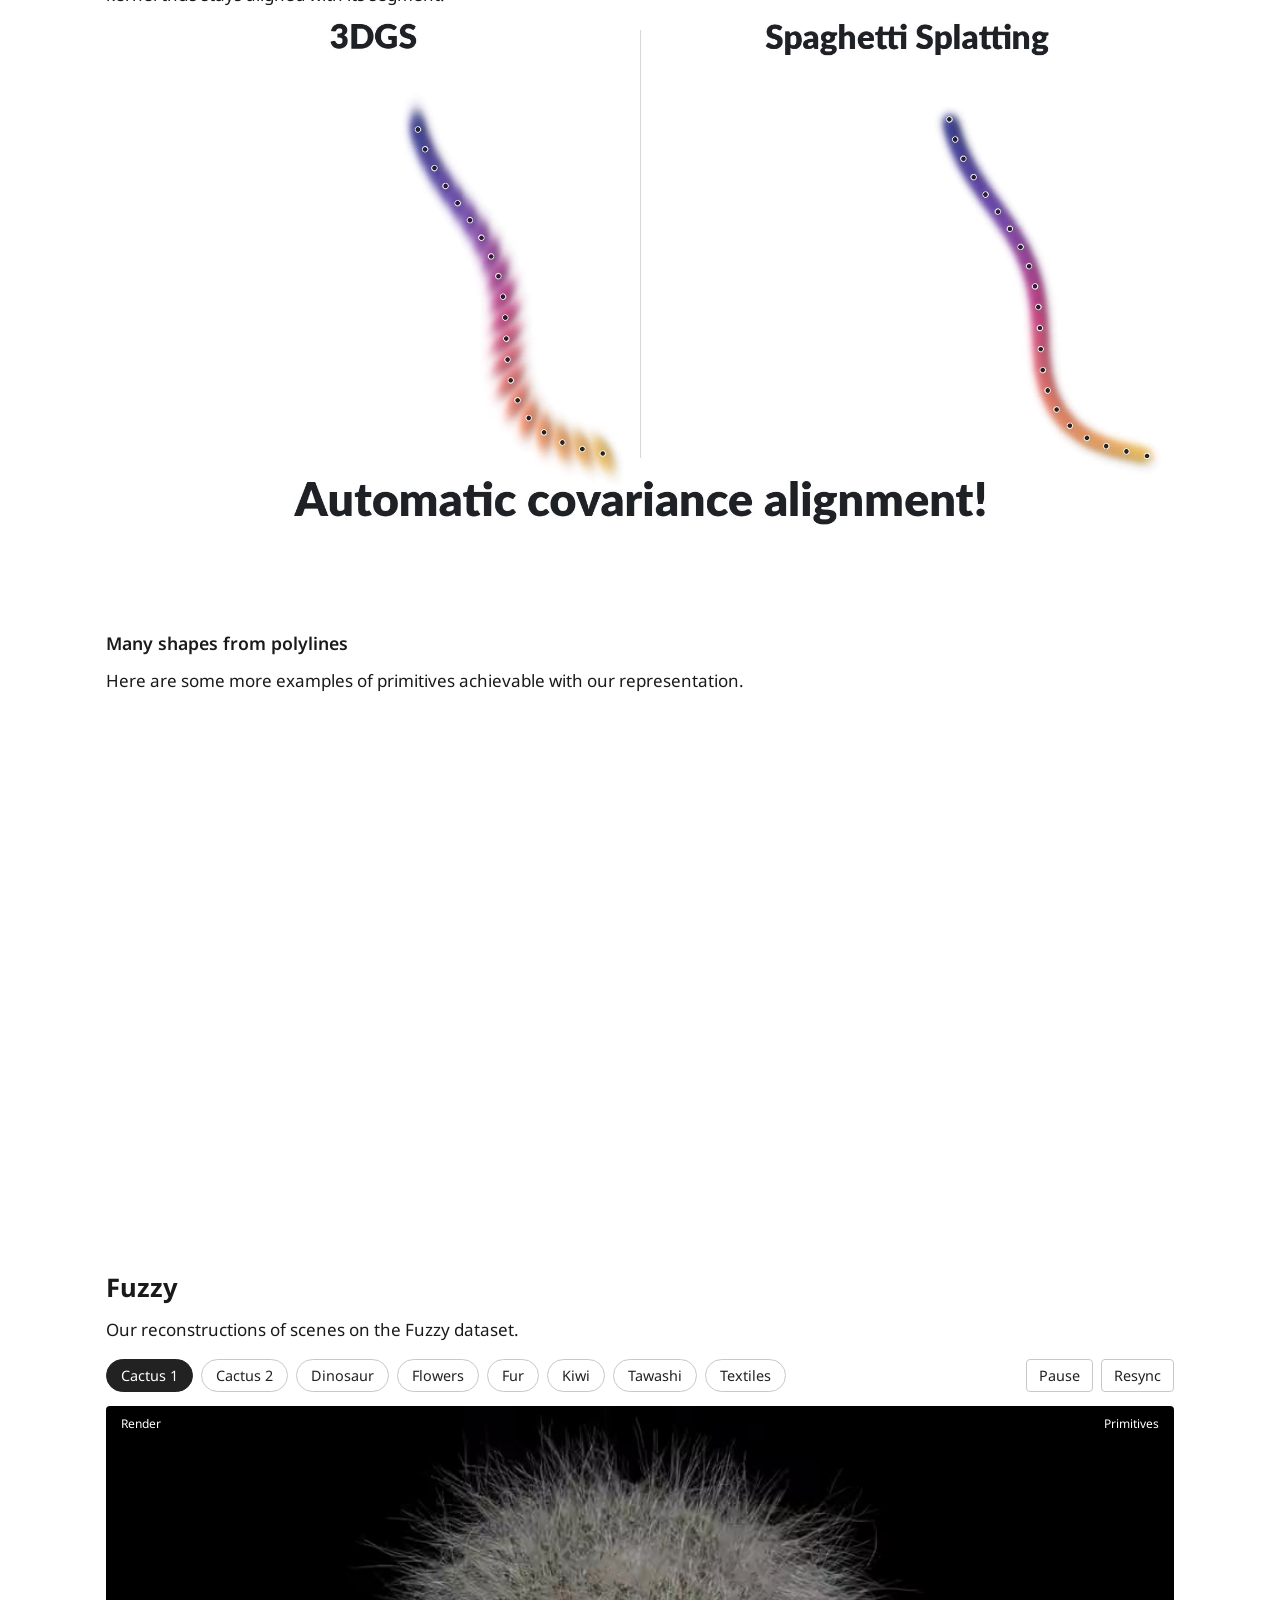
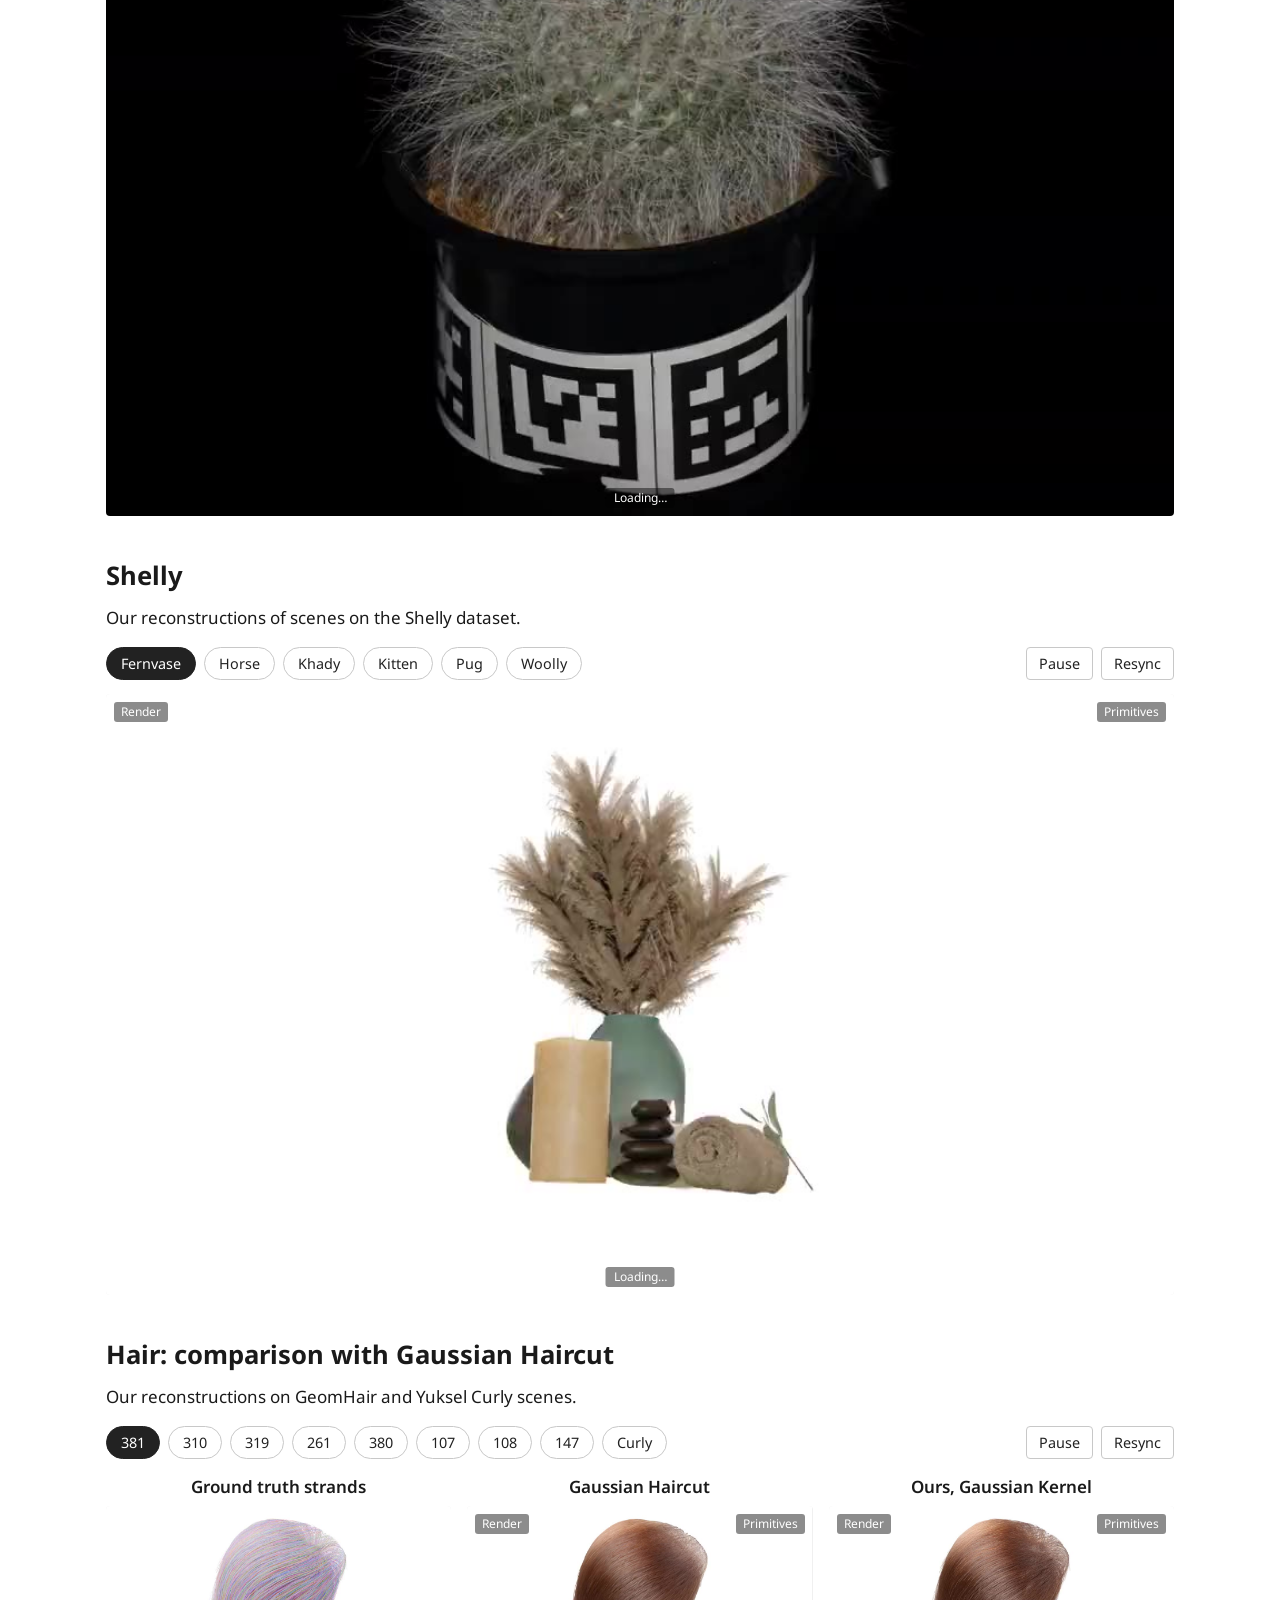
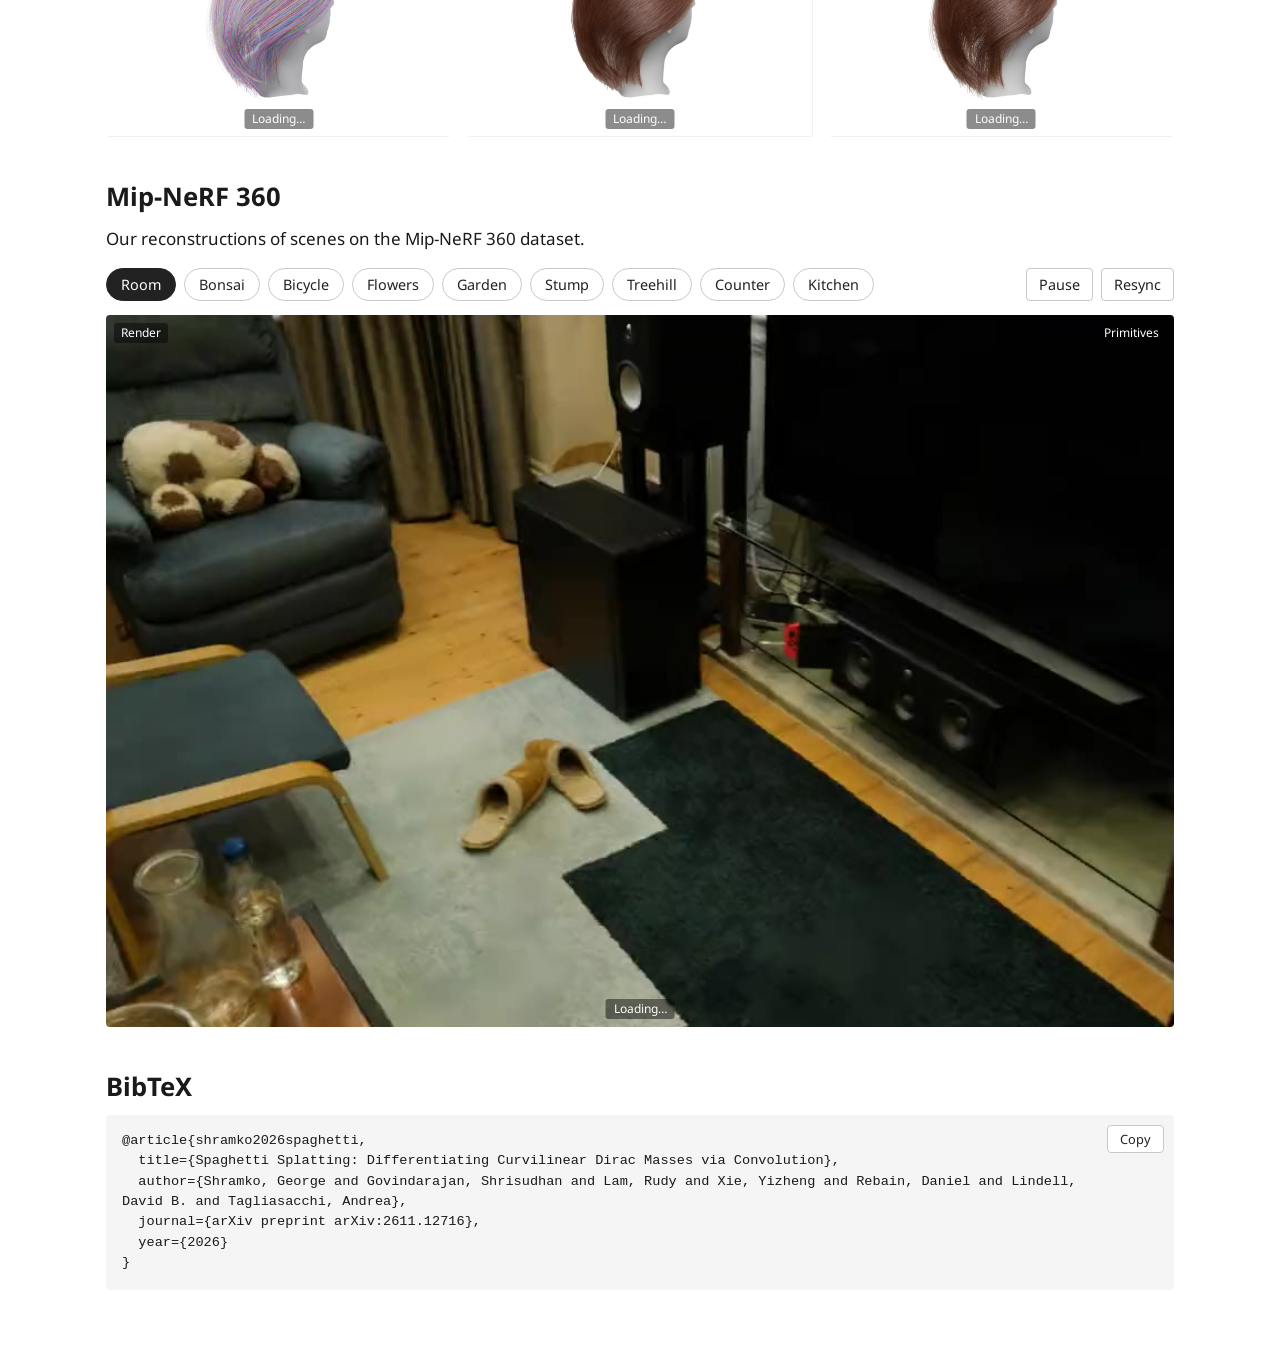
==== commit c7ec2310: "Add the supplement date under the Supplement button George 2026-11-10: "Under supplementary, add eta" ====
--- a/index.html
+++ b/index.html
@@ -11,7 +11,7 @@
   <link rel="icon" href="static/images/favicon-32.png?v=20261109b" sizes="32x32" type="image/png">
   <link rel="icon" href="static/images/favicon.svg?v=20261109b" type="image/svg+xml">
   <link rel="apple-touch-icon" href="static/images/apple-touch-icon.png?v=20261109b">
-  <link rel="stylesheet" href="static/css/style.css?v=20261109d">
+  <link rel="stylesheet" href="static/css/style.css?v=20261110a">
 </head>
 <body>
   <main class="page">
@@ -48,7 +48,8 @@
         <!-- The paper PDF: the arXiv bundle script v3 on the arXiv build branch with the Overleaf edit of 2026-11-09 13:16 (acknowledgment). The query string makes browsers load a new copy. -->
         <a class="link-button" href="static/pdf/spaghetti_splatting.pdf?v=20261109b">Paper</a>
         <a class="link-button" href="https://arxiv.org/abs/2611.12716">arXiv</a>
-        <a class="link-button is-disabled" href="#" aria-disabled="true" tabindex="-1">Supplement</a>
+        <!-- George 2026-11-10: the supplement release date, centred under the Supplement button. -->
+        <span class="code-slot"><a class="link-button is-disabled" href="#" aria-disabled="true" tabindex="-1">Supplement</a><span class="code-eta">ETA: Nov 13</span></span>
         <!-- George 2026-11-09: the code release date, centred under the Code button. -->
         <span class="code-slot"><a class="link-button" href="https://github.com/theialab/spaghetti-splatting">Code</a><span class="code-eta">Code ETA: Nov 23, 2026</span></span>
         <!-- WebGPU scene viewer with the clay view (George 2026-11-09): one drop-down button with the Mip-NeRF 360 room
--- a/static/css/style.css
+++ b/static/css/style.css
@@ -90,9 +90,11 @@
 }
 
 /* The code release date, centred under the Code button (George 2026-11-09). The padding and the row gap of
-   .links leave room for it, also when the buttons wrap on phones. */
+   .links leave room for it, also when the buttons wrap on phones. The column gap keeps it apart from the
+   supplement date under the Supplement button (George 2026-11-10). */
 .links {
   row-gap: 34px;
+  column-gap: 22px;
   padding-bottom: 24px;
 }
 
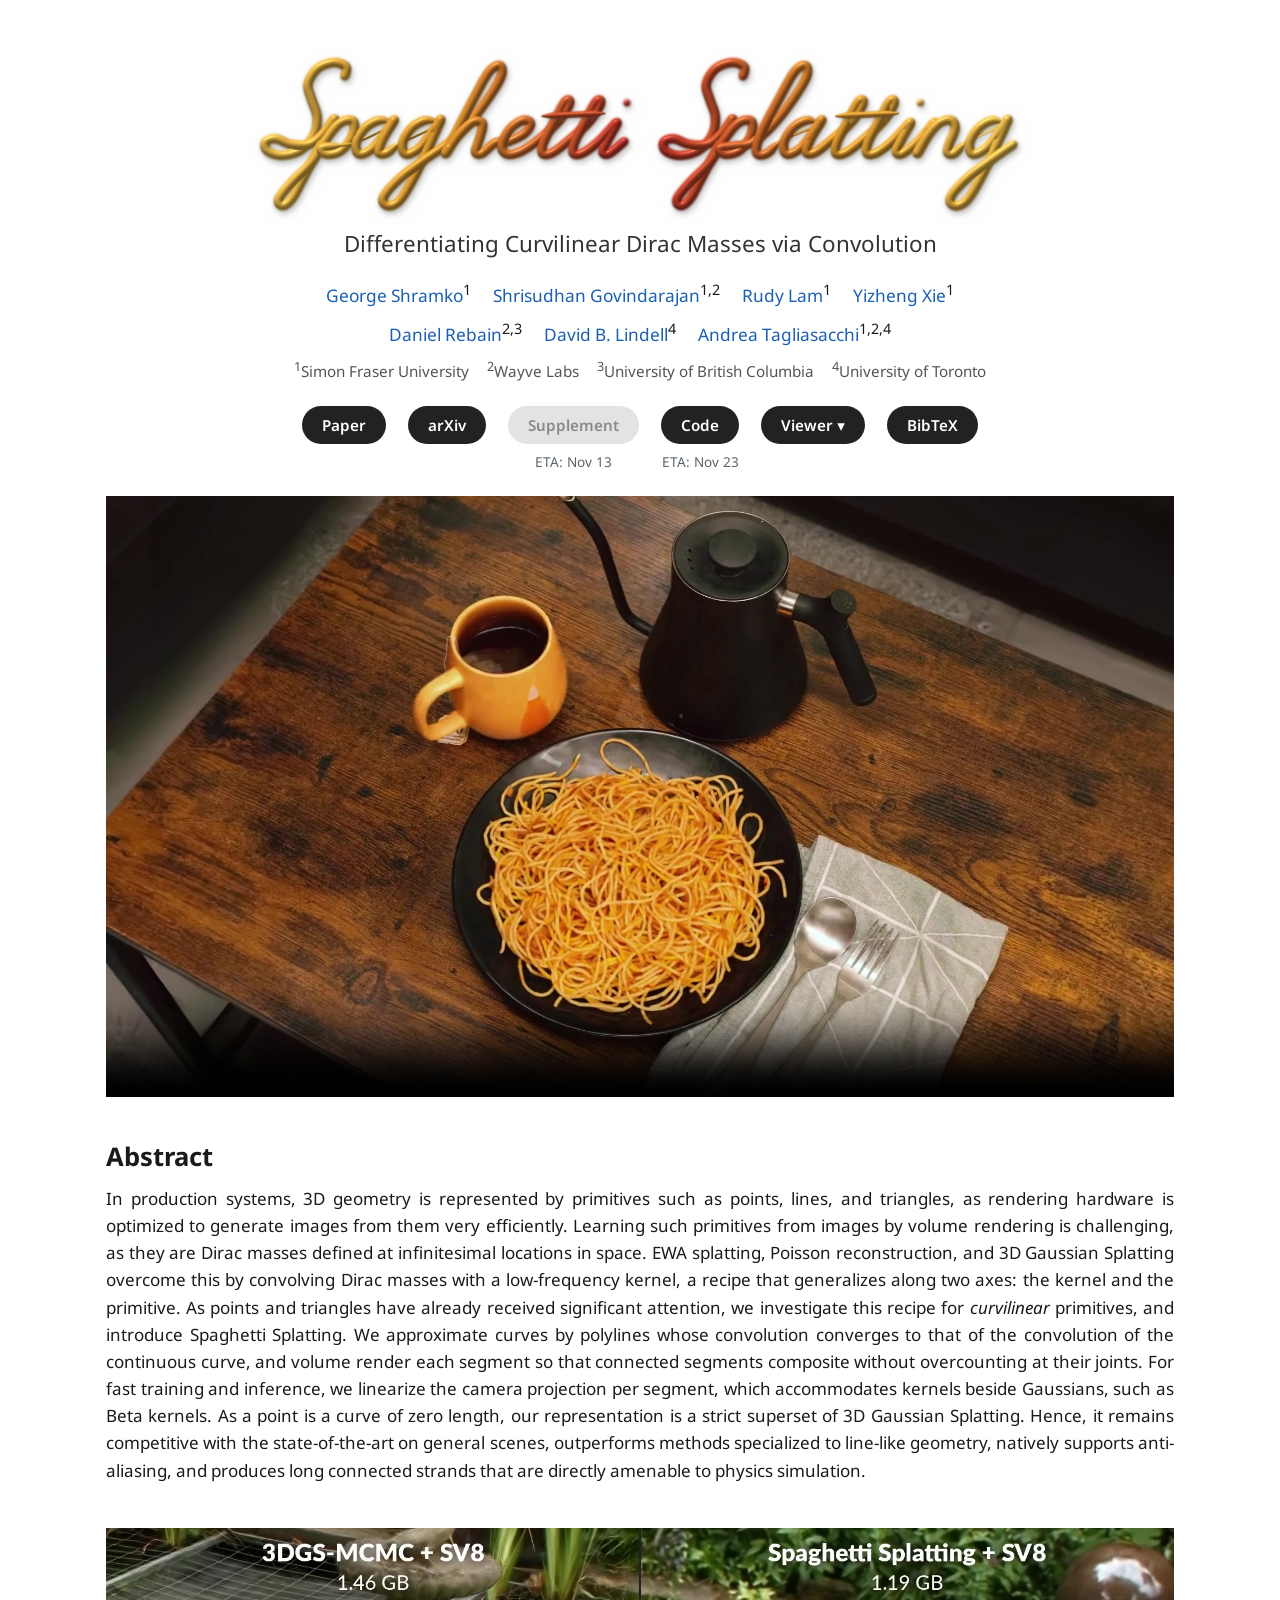
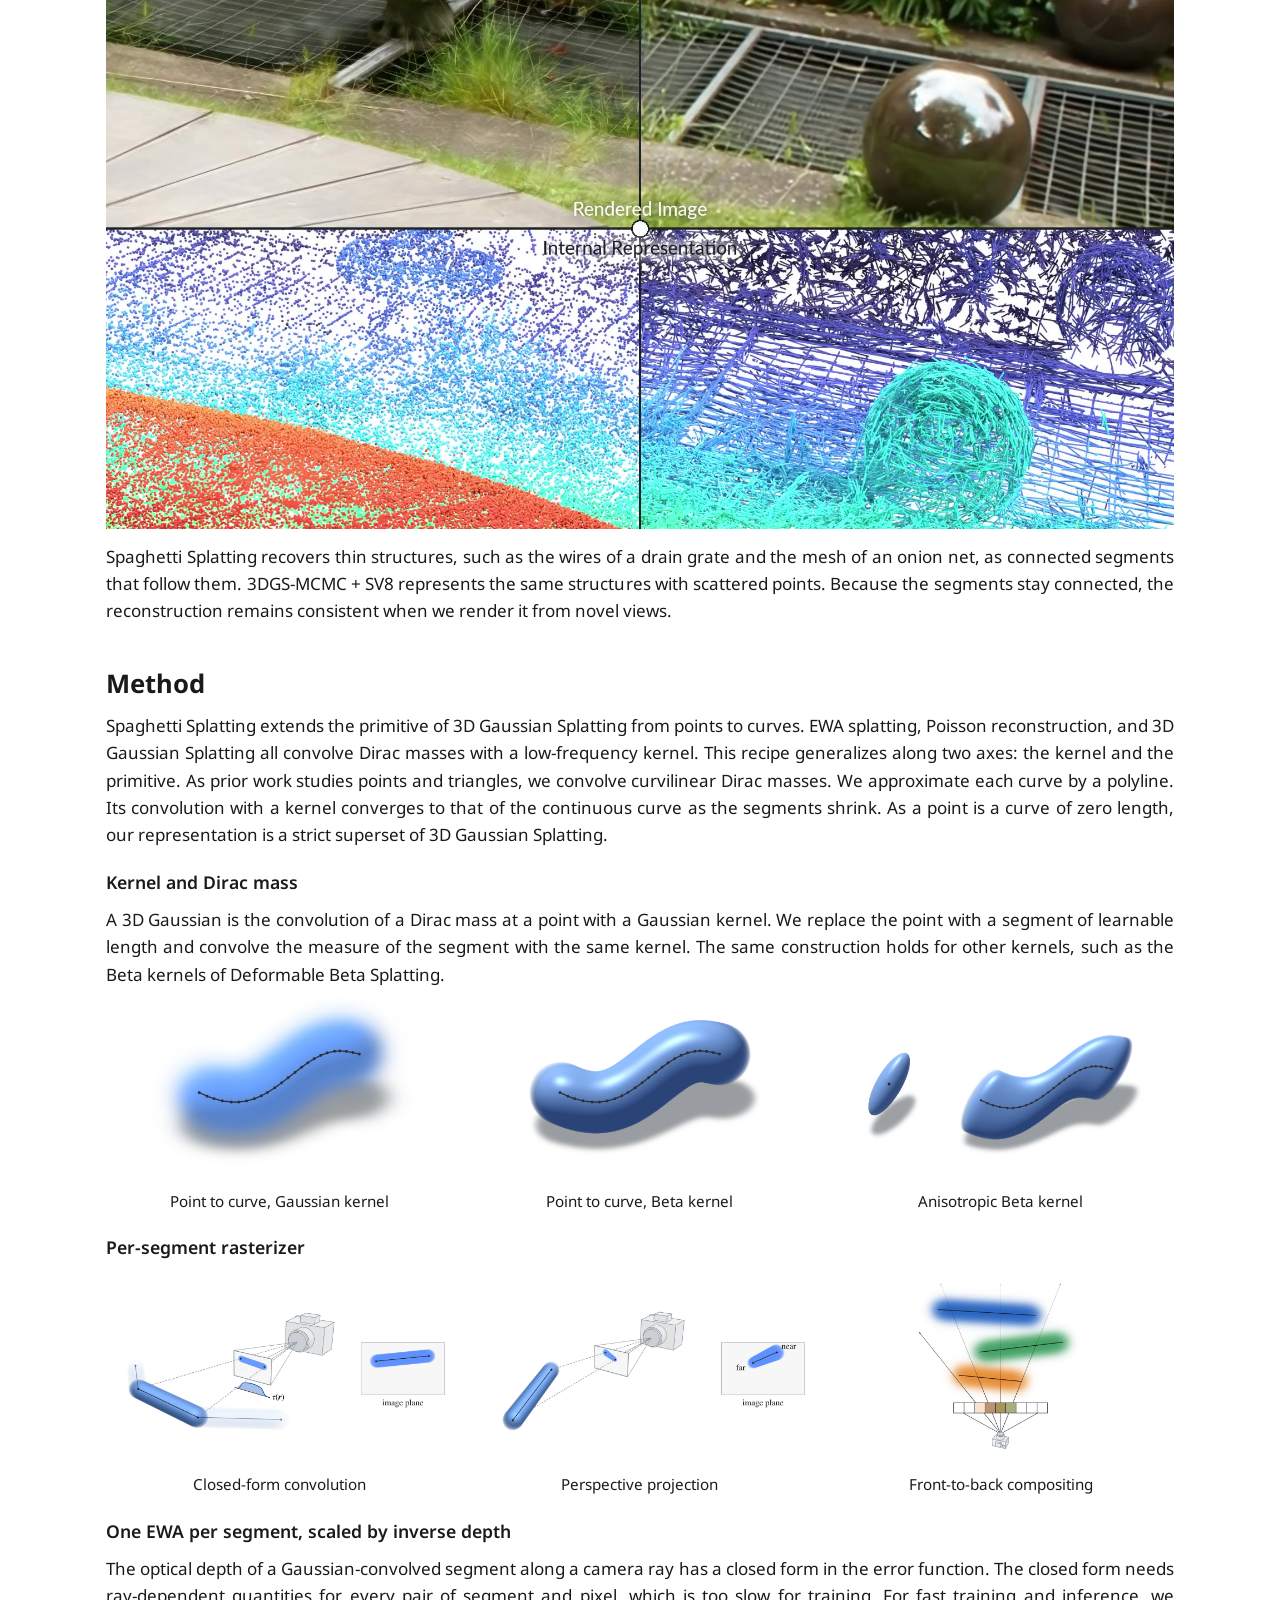
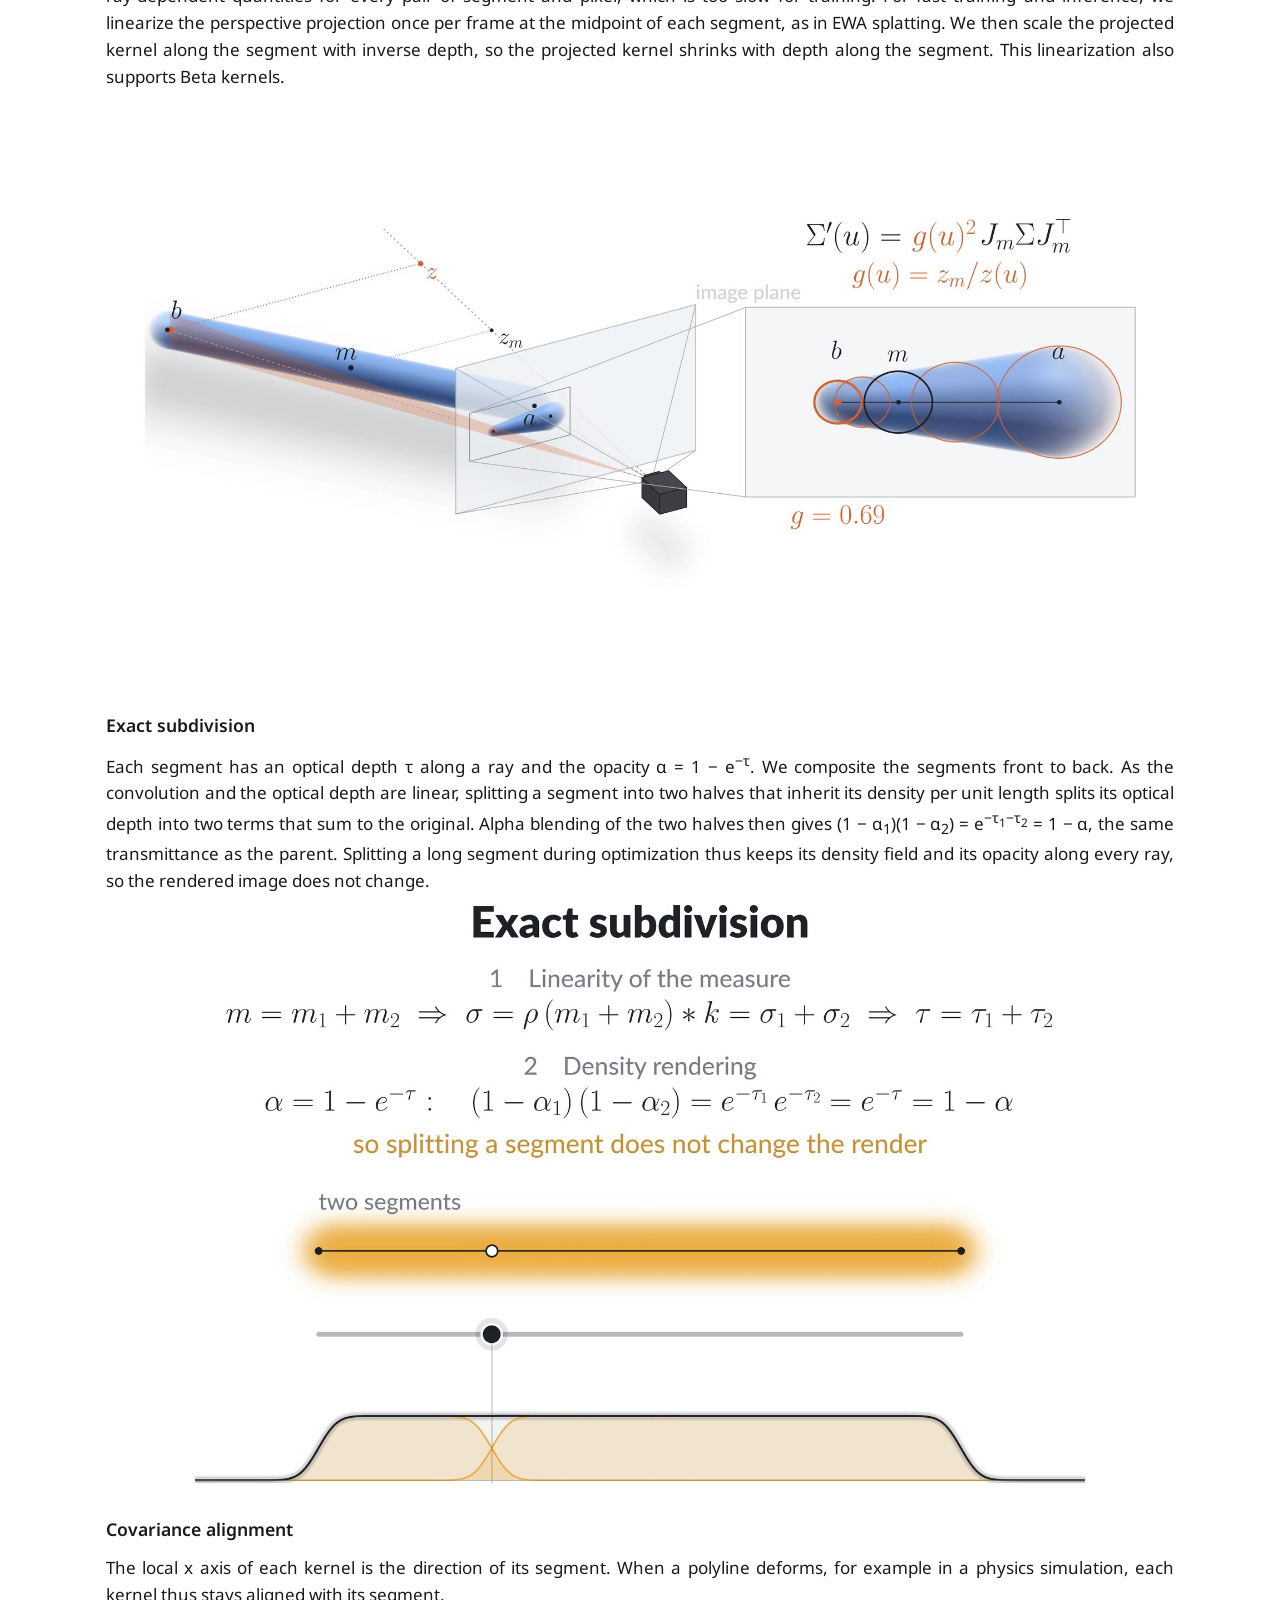
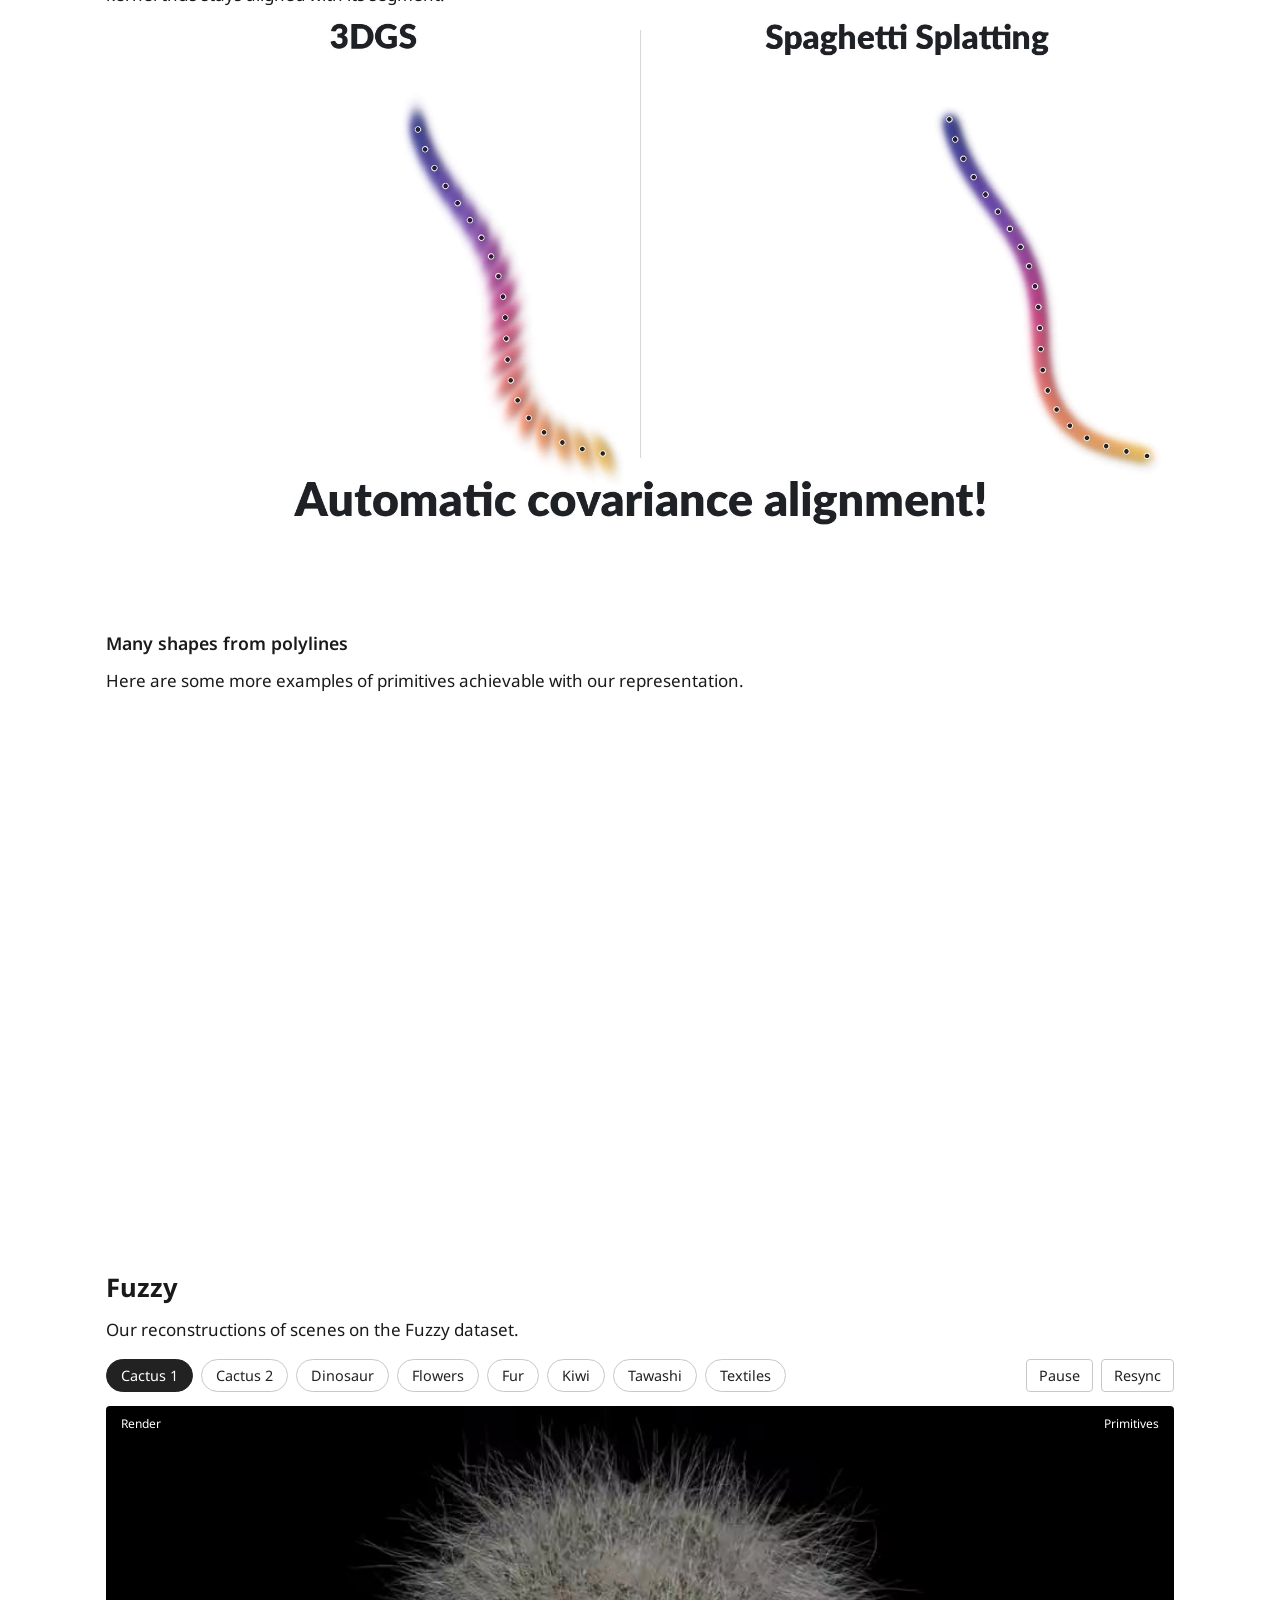
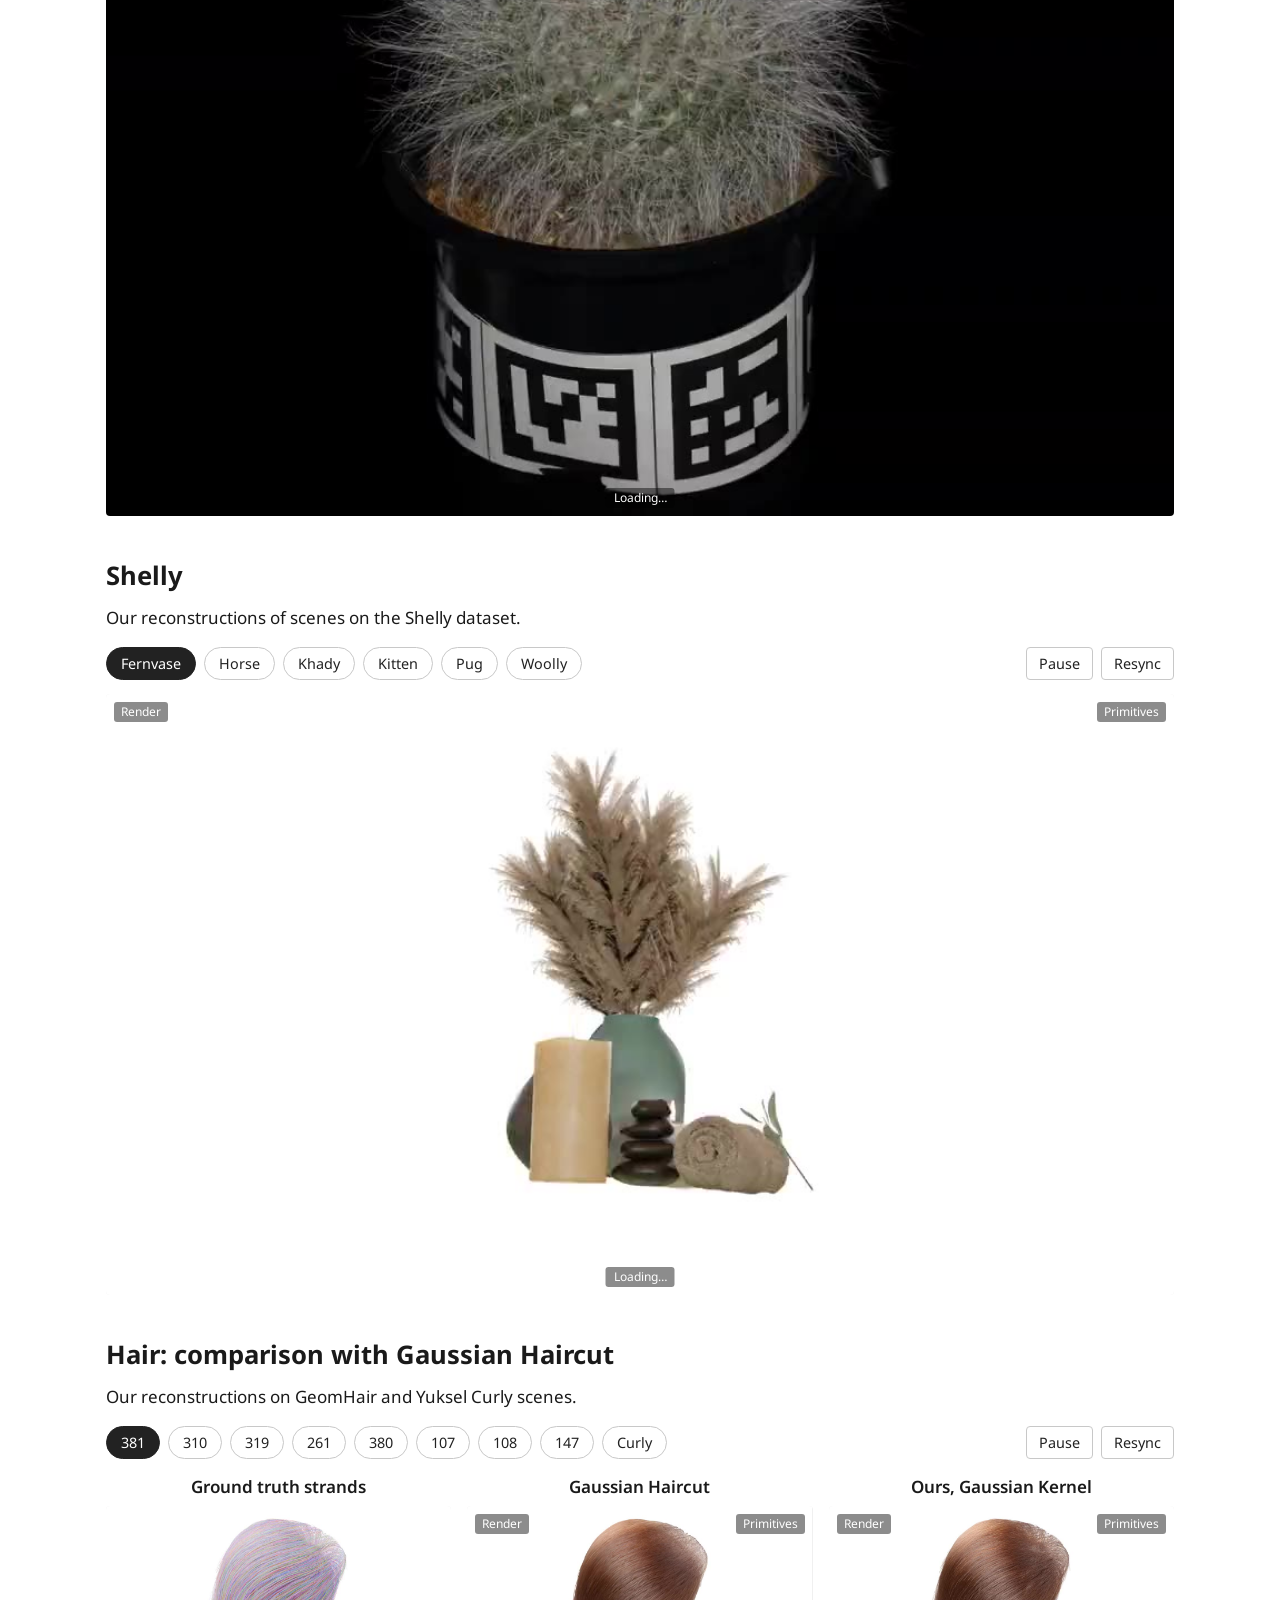
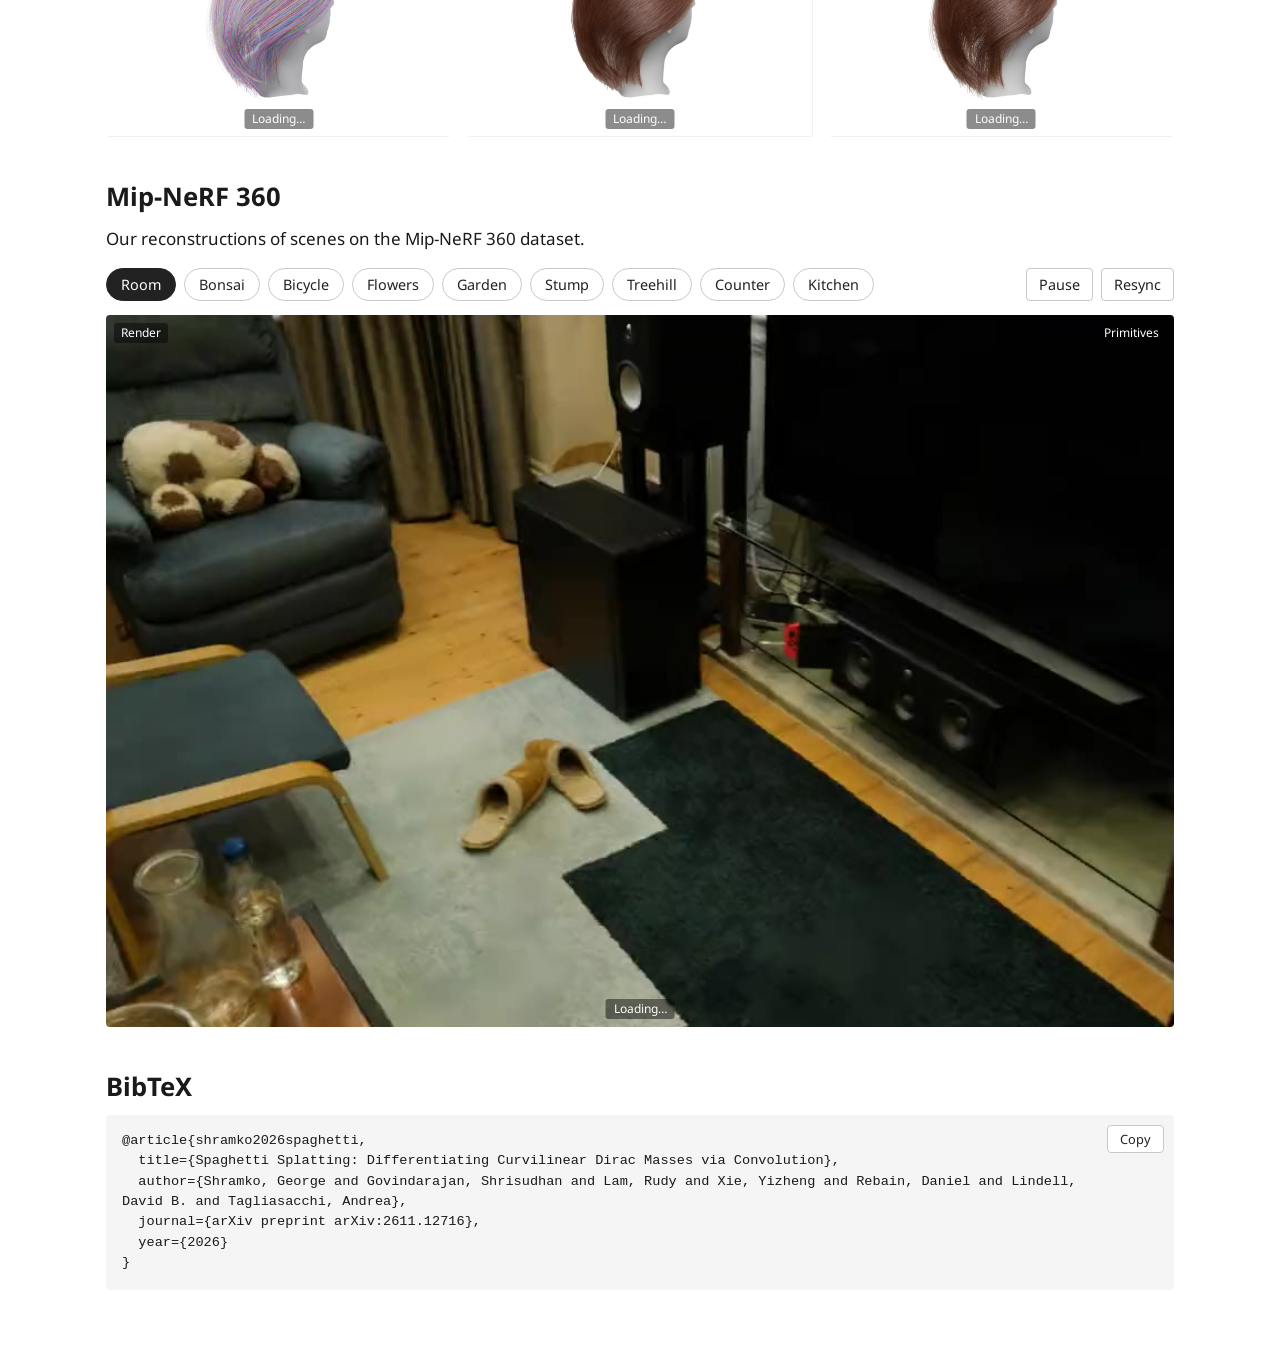
==== commit 8ba1870c: "Shorten the Code label to ETA: Nov 23 Session: Project webpage with fly-throughs local_c22b36f6-9b17" ====
--- a/index.html
+++ b/index.html
@@ -51,7 +51,7 @@
         <!-- George 2026-11-10: the supplement release date, centred under the Supplement button. -->
         <span class="code-slot"><a class="link-button is-disabled" href="#" aria-disabled="true" tabindex="-1">Supplement</a><span class="code-eta">ETA: Nov 13</span></span>
         <!-- George 2026-11-09: the code release date, centred under the Code button. -->
-        <span class="code-slot"><a class="link-button" href="https://github.com/theialab/spaghetti-splatting">Code</a><span class="code-eta">Code ETA: Nov 23, 2026</span></span>
+        <span class="code-slot"><a class="link-button" href="https://github.com/theialab/spaghetti-splatting">Code</a><span class="code-eta">ETA: Nov 23</span></span>
         <!-- WebGPU scene viewer with the clay view (George 2026-11-09): one drop-down button with the Mip-NeRF 360 room
              (small model: cap 300k; full model) and the pasta capture (scene "sauce"). -->
         <details class="link-dropdown">
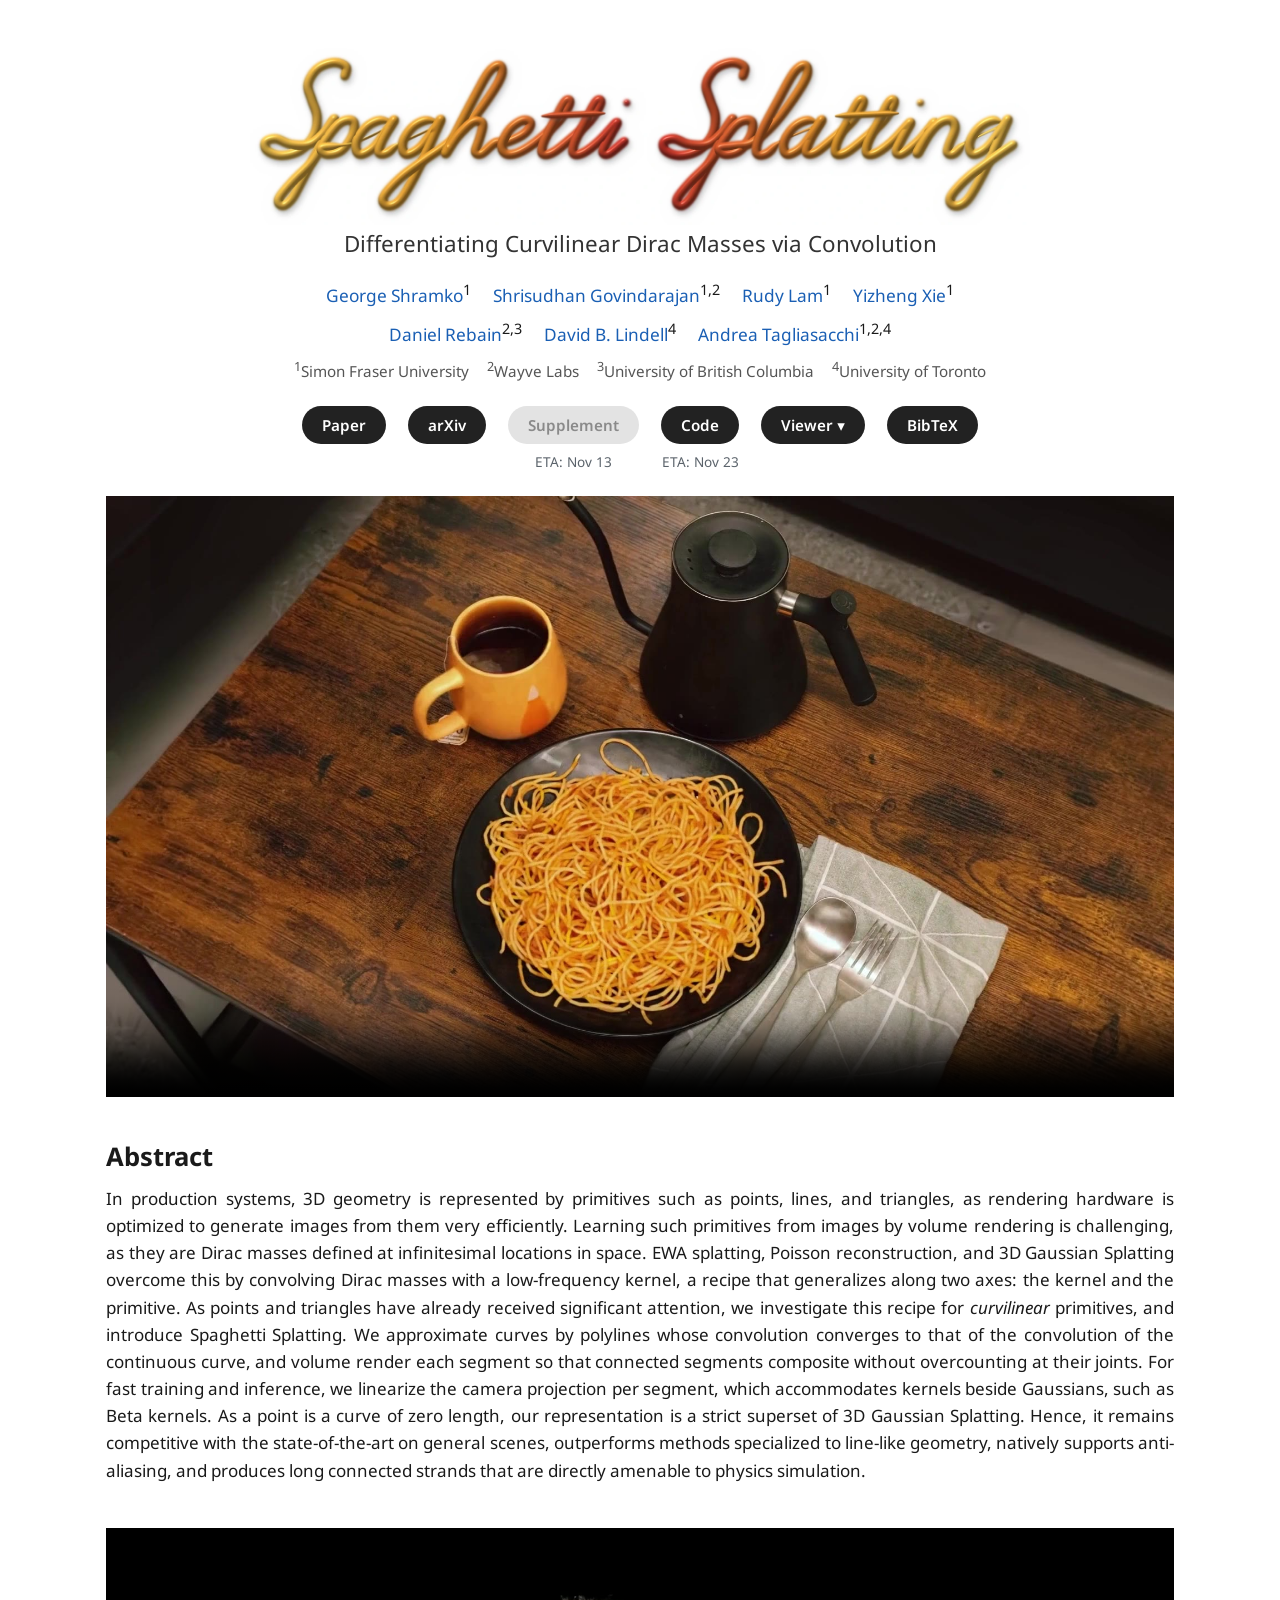
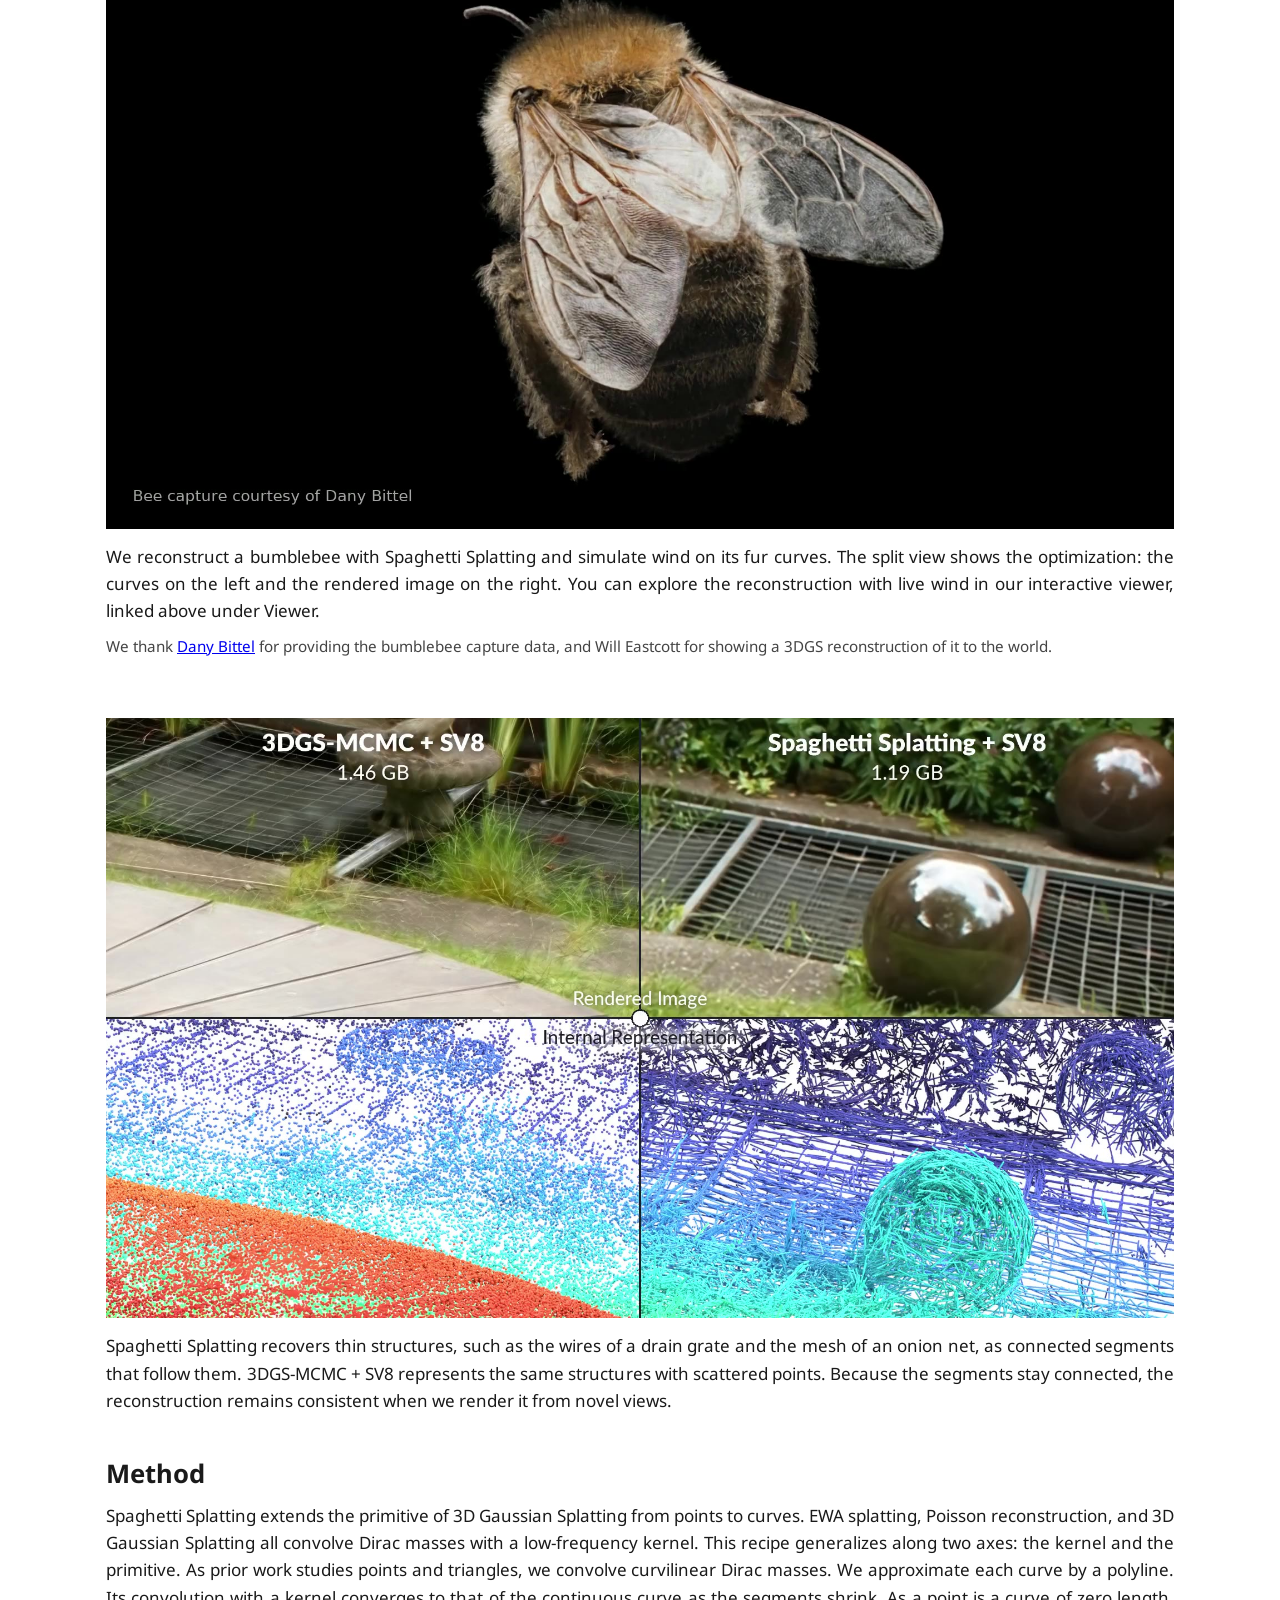
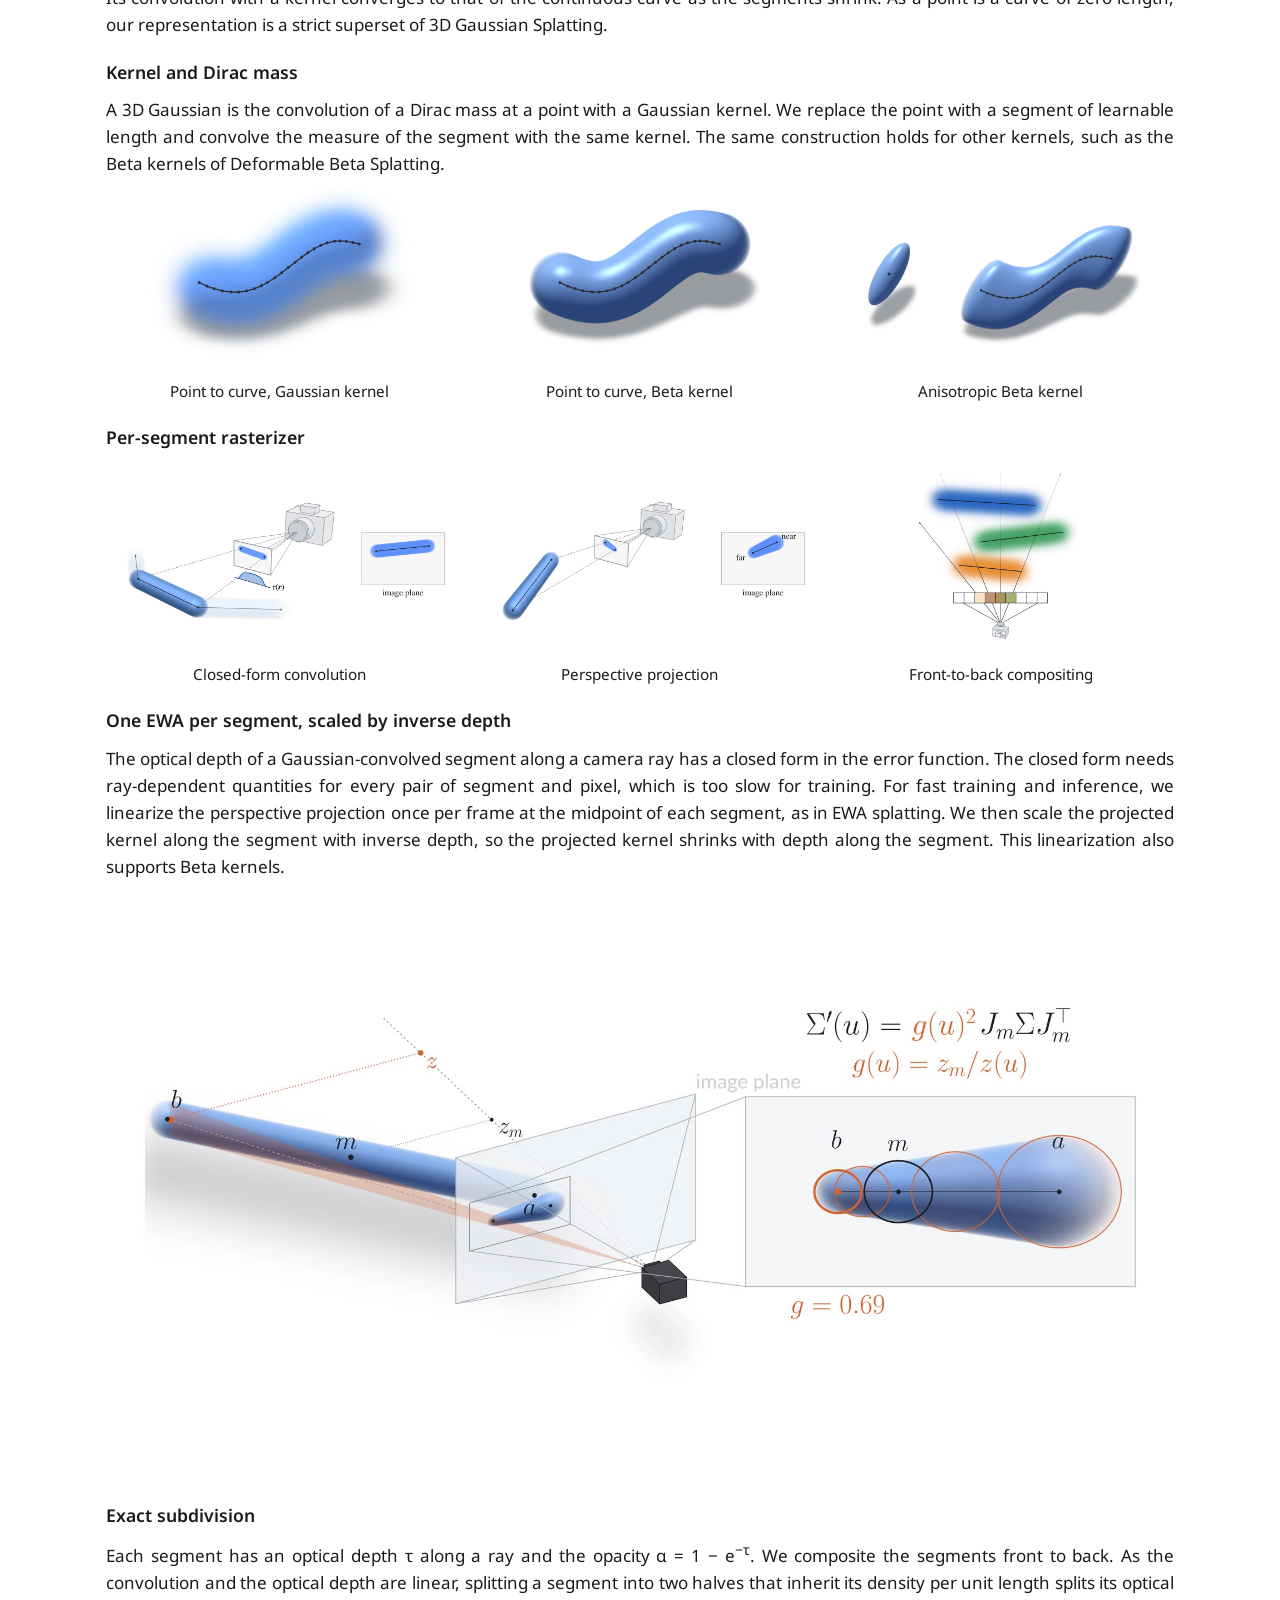
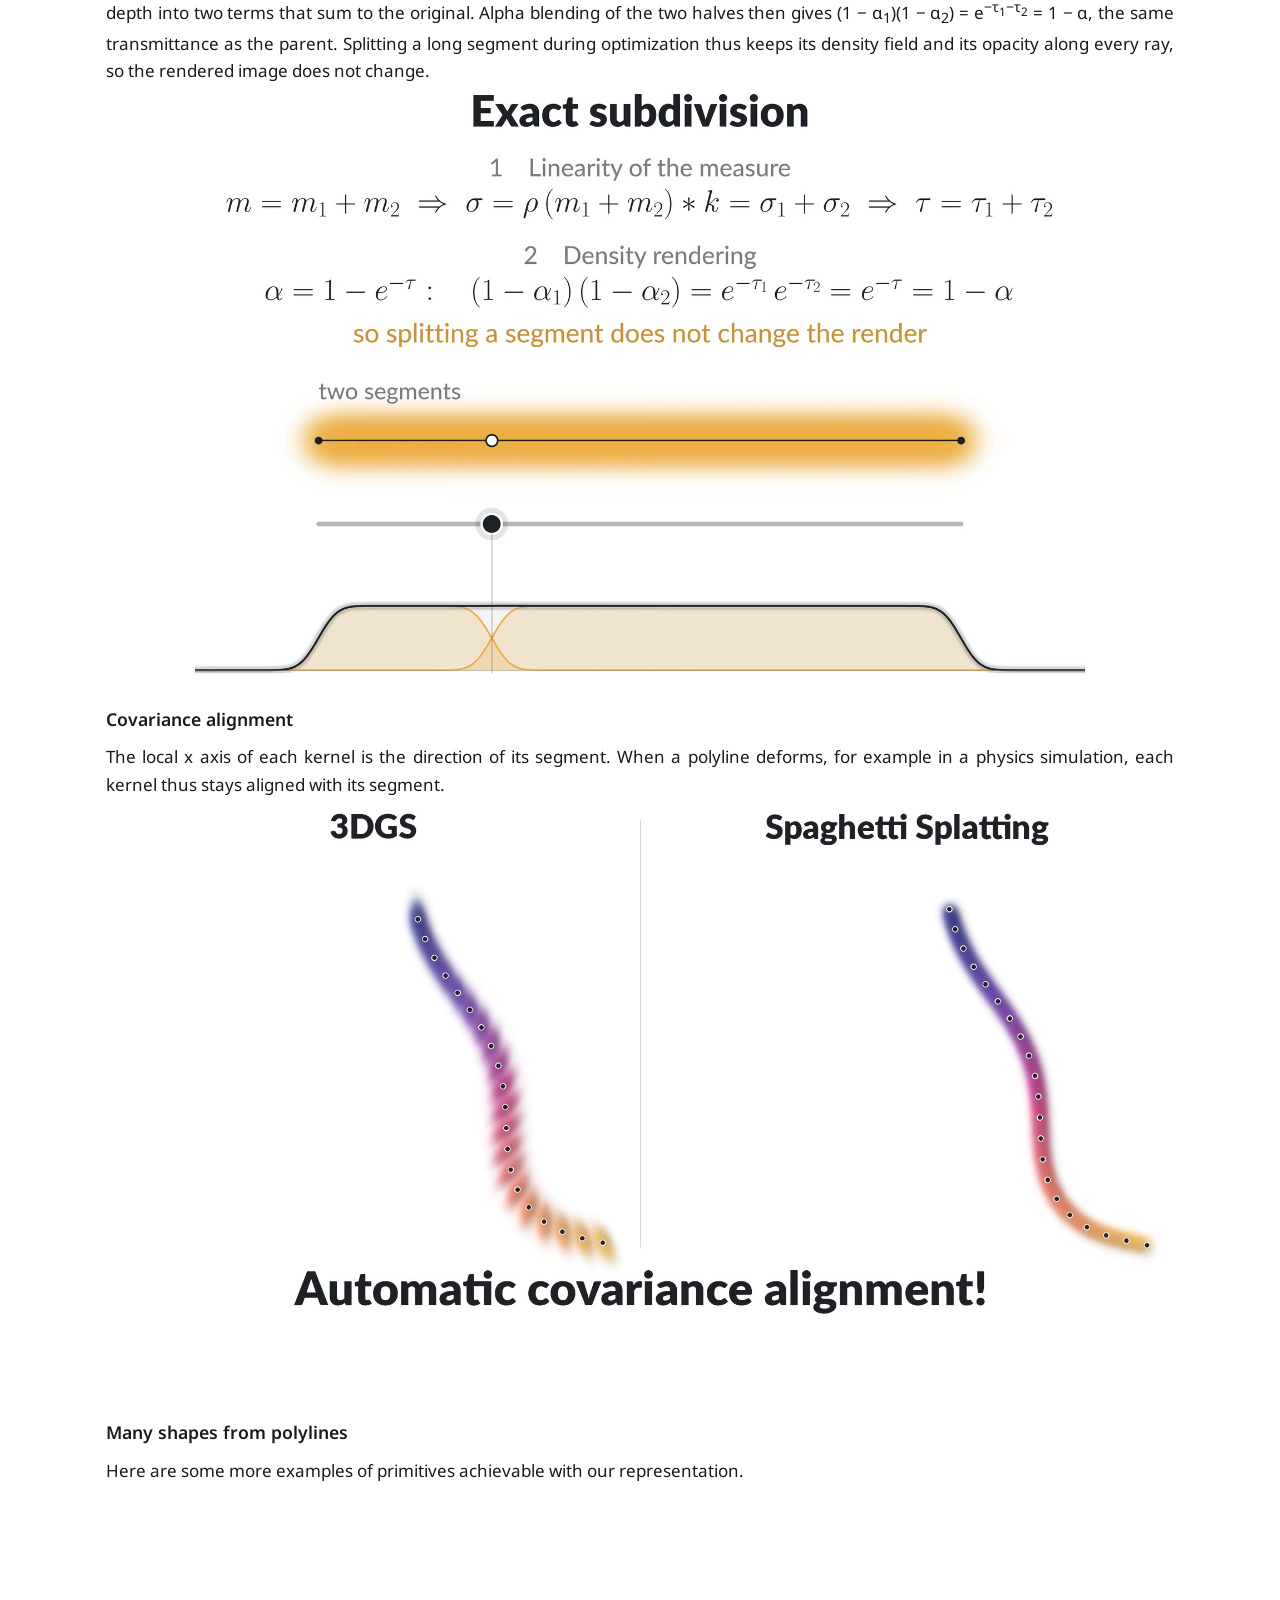
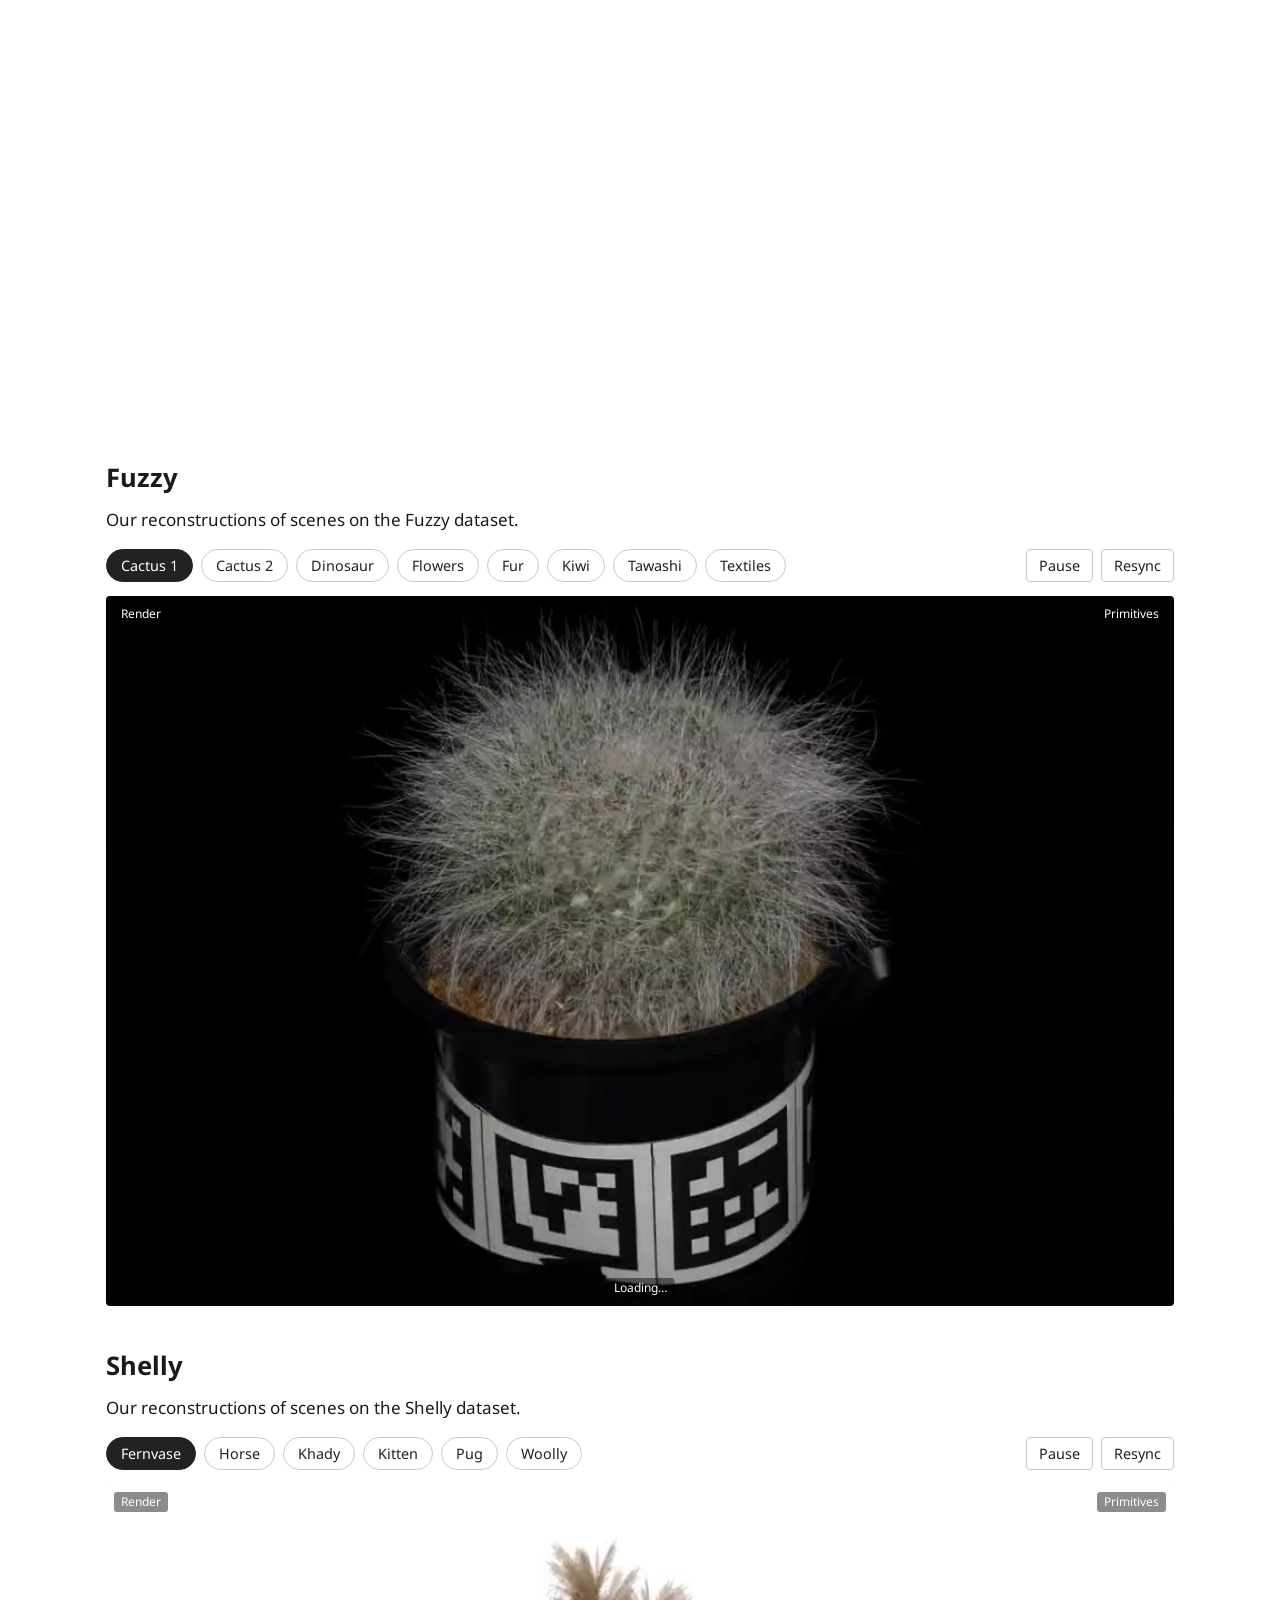
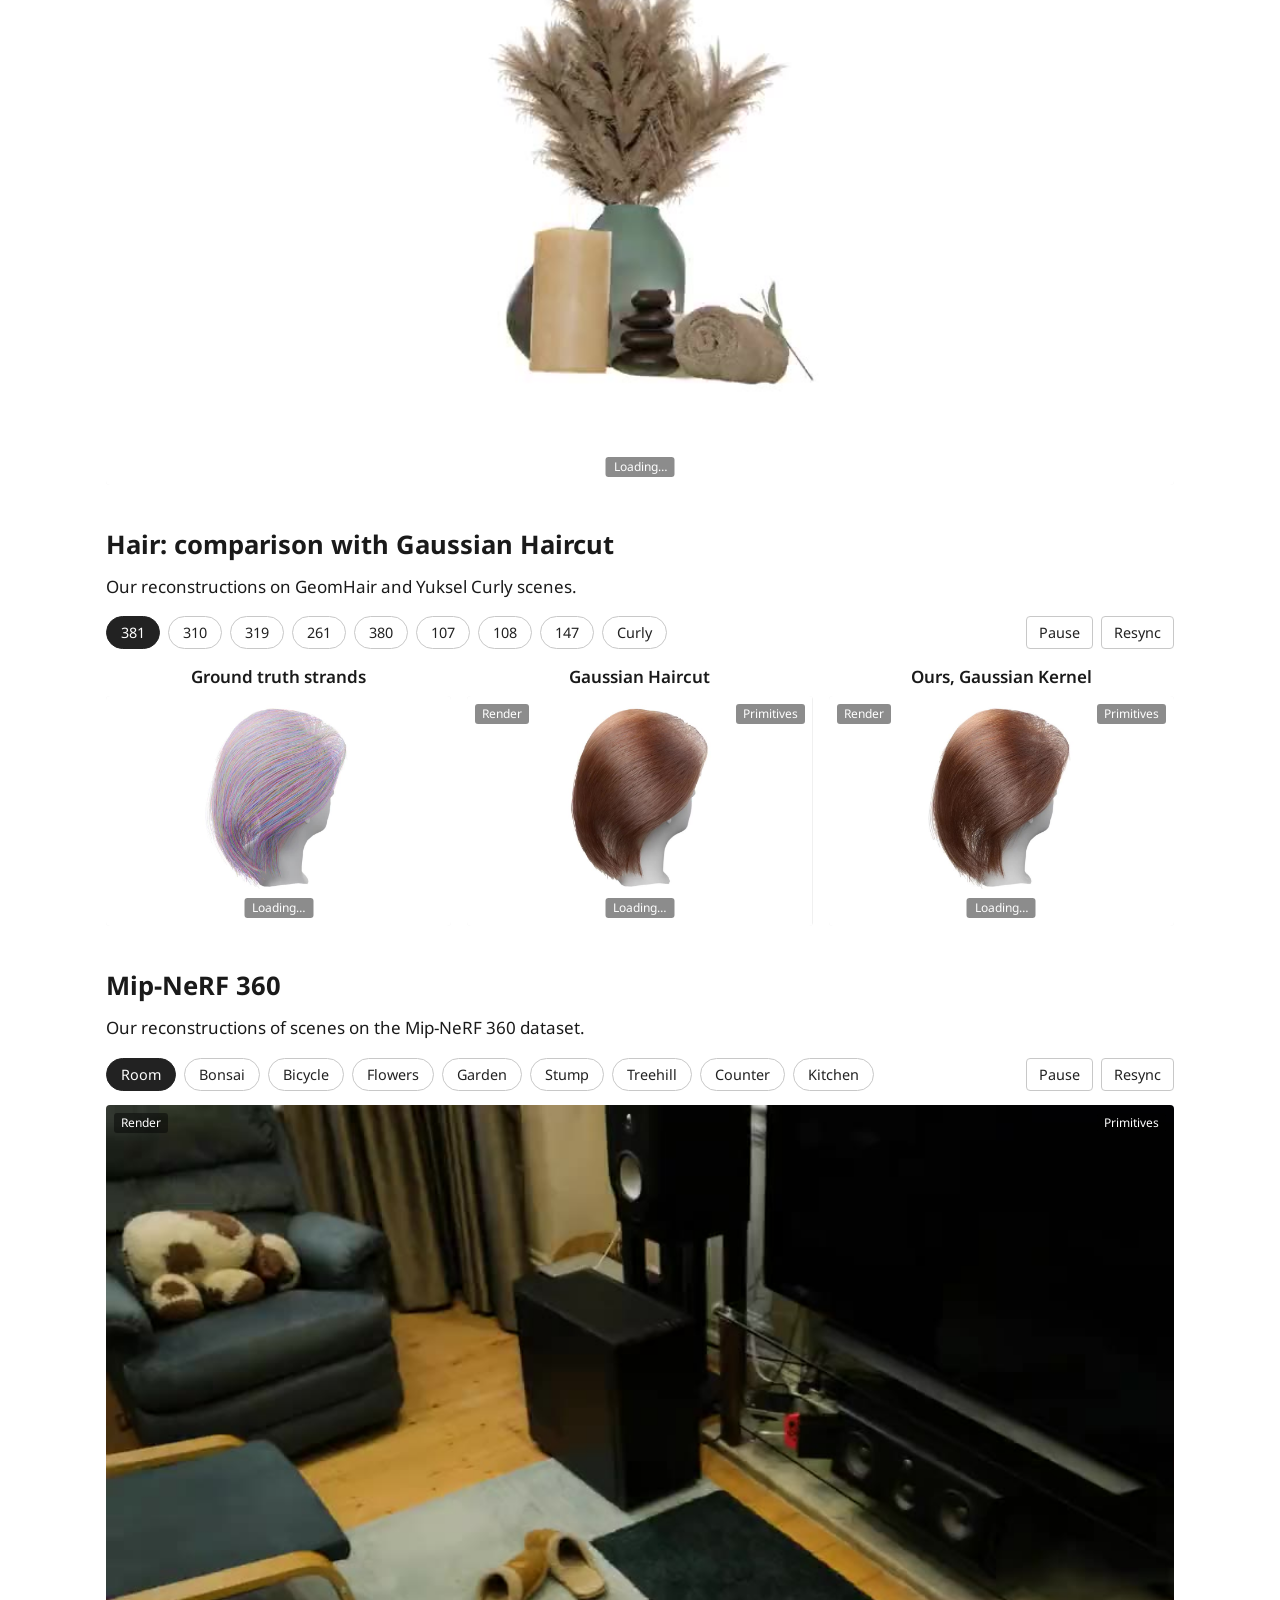
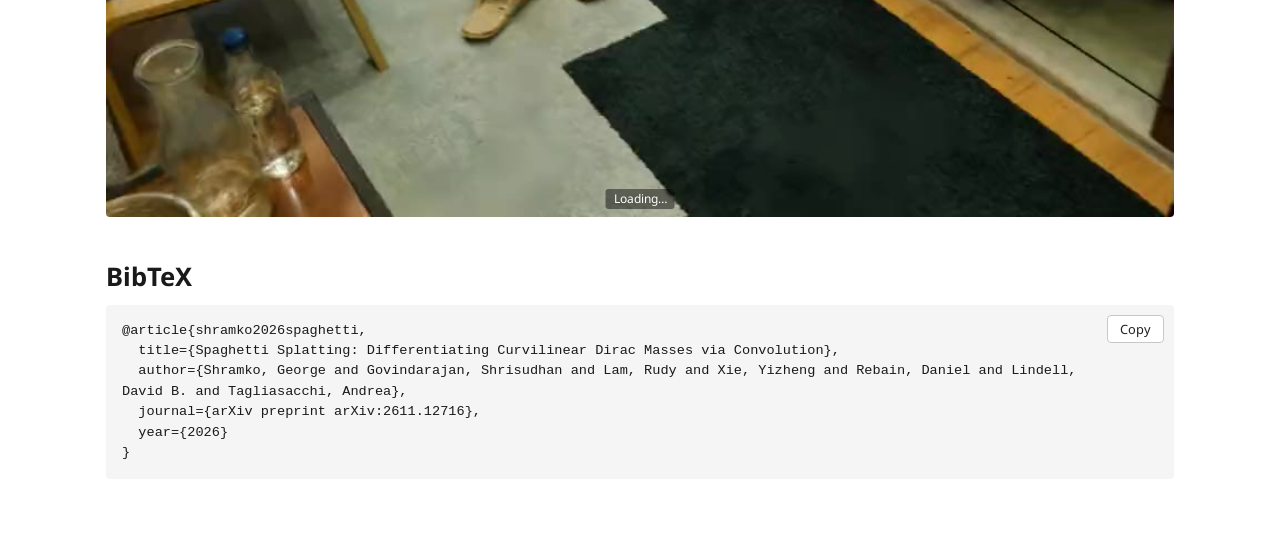
==== commit cea2c018: "Add the bumblebee wind video above the thin-structures video The video is the X upload encode of the" ====
--- a/index.html
+++ b/index.html
@@ -60,6 +60,8 @@
             <a href="scenes/?scene=room_300k">Room (small)</a>
             <a href="scenes/?scene=room_full">Room (full)</a>
             <a href="scenes/?scene=sauce">Pasta</a>
+            <!-- George 2026-11-12: the 500k honeybee with live wind, its own viewer (not obfuscated). -->
+            <a href="honeybee/?scene=honeybee_500k">Honeybee</a>
           </div>
         </details>
         <a class="link-button" href="#bibtex">BibTeX</a>
@@ -86,6 +88,26 @@
         For fast training and inference, we linearize the camera projection per segment, which accommodates kernels beside Gaussians, such as Beta kernels.
         As a point is a curve of zero length, our representation is a strict superset of 3D Gaussian Splatting.
         Hence, it remains competitive with the state-of-the-art on general scenes, outperforms methods specialized to line-like geometry, natively supports anti-aliasing, and produces long connected strands that are directly amenable to physics simulation.
+      </p>
+    </section>
+
+    <!-- Bumblebee video with wind (George 2026-11-13: "put this video on the website", then "needs a text + attribution.
+         Put it above the thin structure video"): the video of the bee launch post on X of 2026-11-12, with the credit watermark.
+         Source: /media/raid/george/kernel_curves/demo/honeybee_teaser_wind_from_start_20261112/x_encode/bee_teaser_x_v1.mp4
+         (X upload encode). The poster is the frame at 2 s; the first frame is black. The credit line is the wording of the
+         Honeybee viewer (honeybee/index.html). -->
+    <section class="section" id="honeybee">
+      <figure class="teaser">
+        <video src="videos/honeybee/bee_teaser_x_v1.mp4?v=1" poster="videos/honeybee/bee_teaser_x_v1.jpg?v=1" autoplay muted loop playsinline preload="metadata"
+               aria-label="Spaghetti Splatting reconstruction of a bumblebee; simulated wind moves the fur curves; the split view shows the curves and the rendered image during the optimization"></video>
+      </figure>
+      <p class="abstract" style="margin-top:14px">
+        We reconstruct a bumblebee with Spaghetti Splatting and simulate wind on its fur curves.
+        The split view shows the optimization: the curves on the left and the rendered image on the right.
+        You can explore the reconstruction with live wind in our interactive viewer, linked above under Viewer.
+      </p>
+      <p class="teaser-caption">
+        We thank <a href="https://x.com/DanyBittel" target="_blank" rel="noopener">Dany Bittel</a> for providing the bumblebee capture data, and Will Eastcott for showing a 3DGS reconstruction of it to the world.
       </p>
     </section>
 
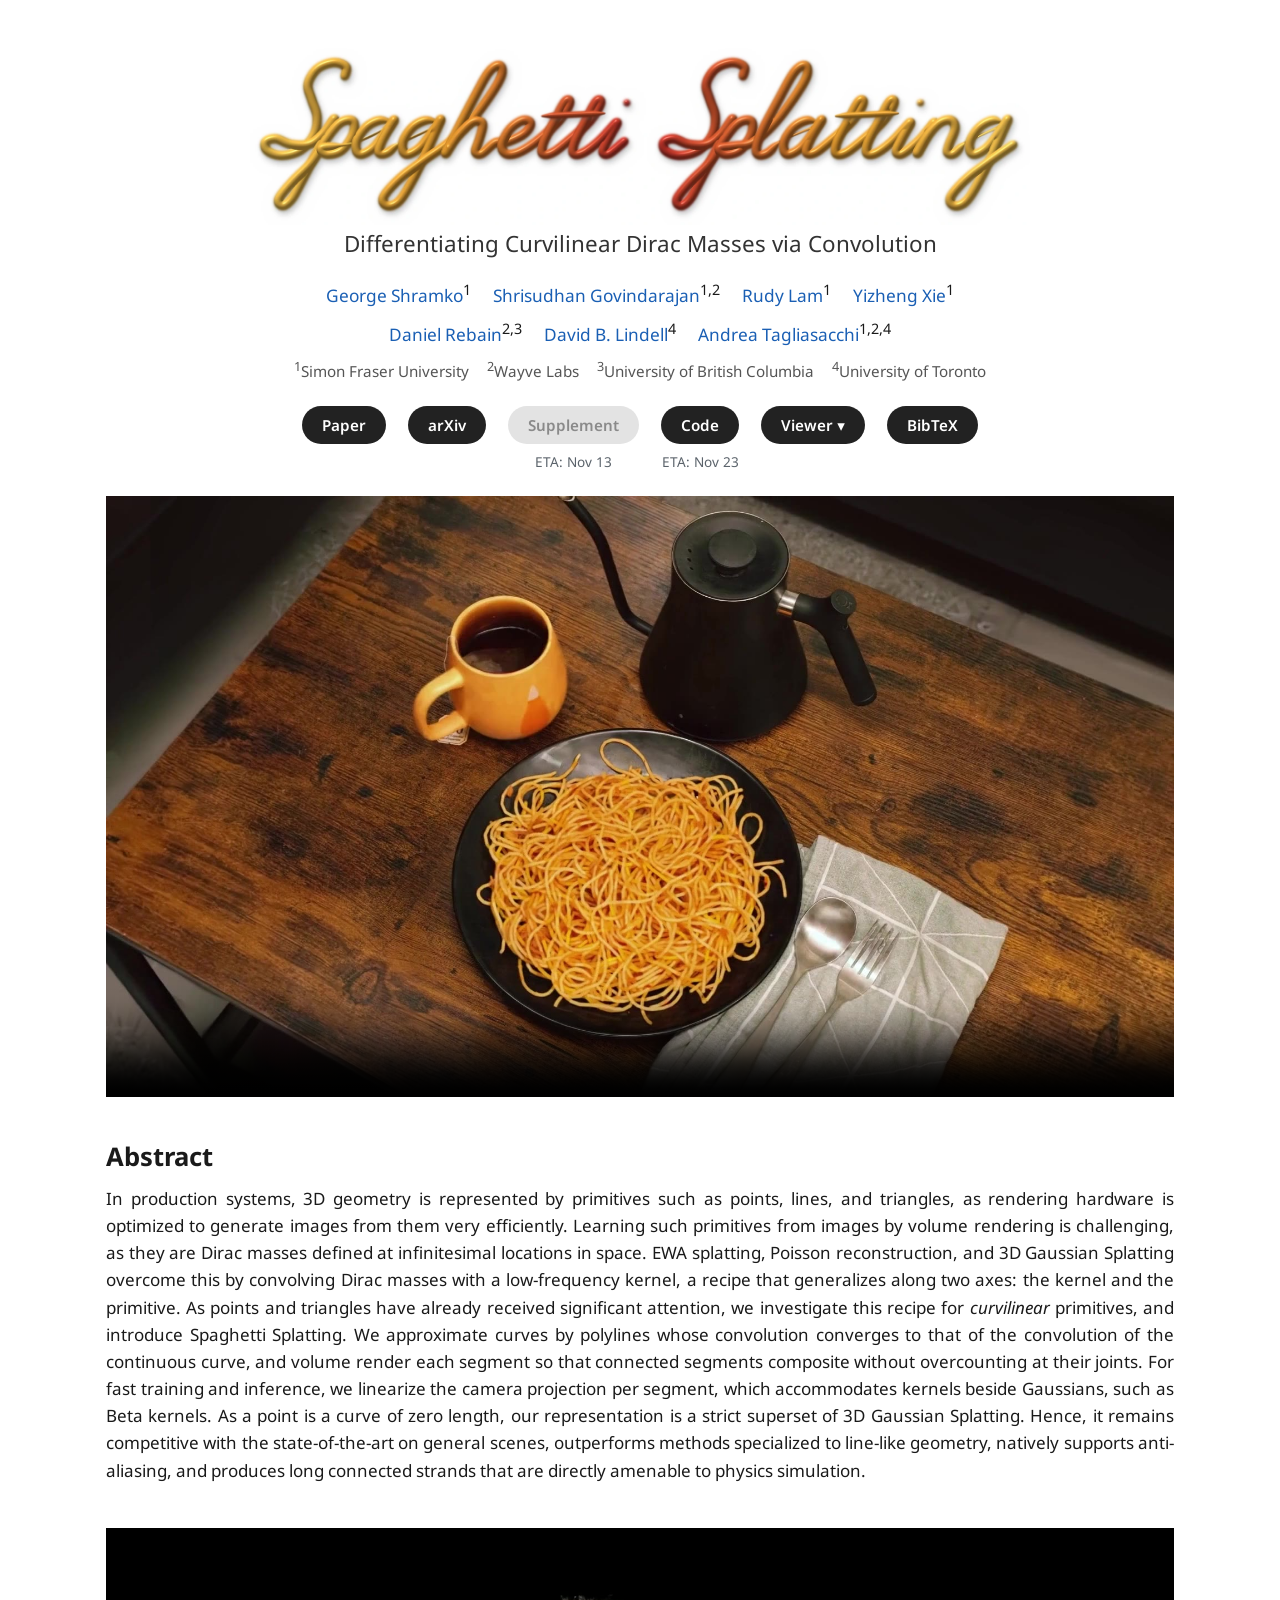
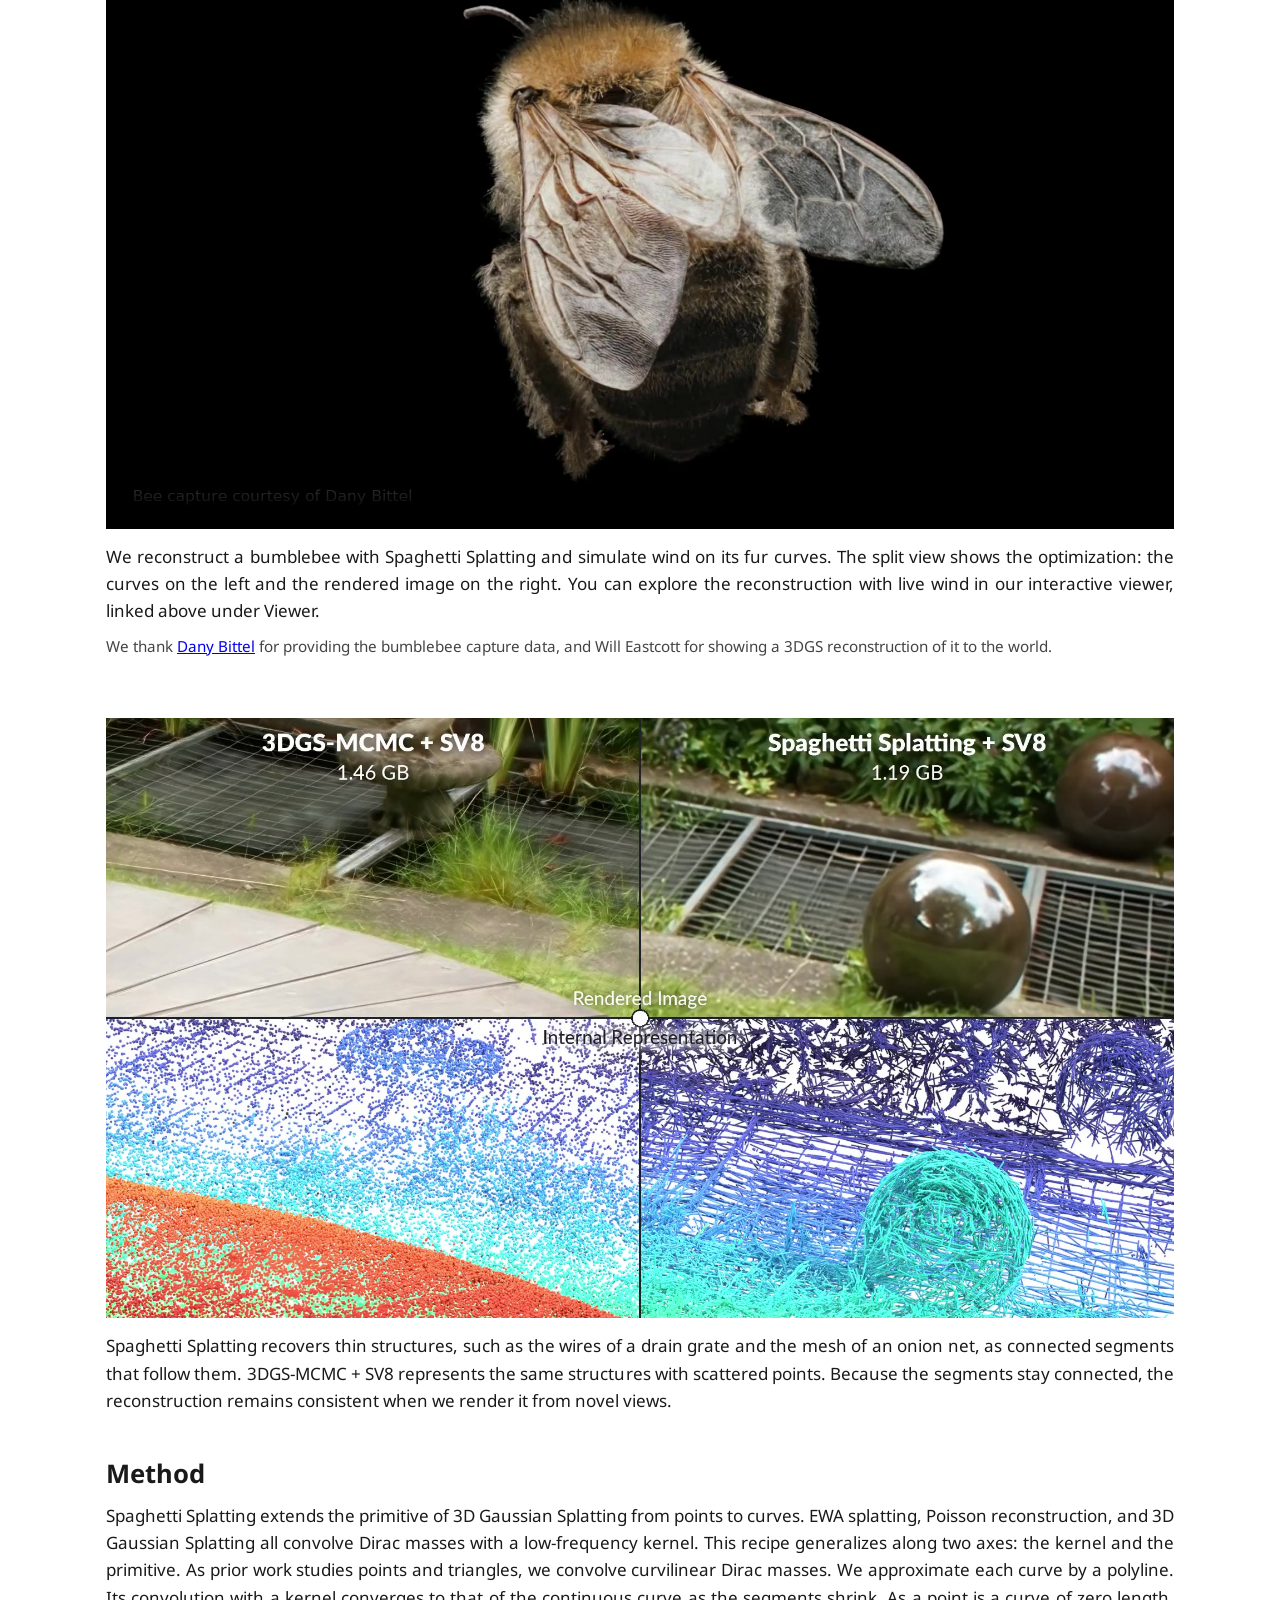
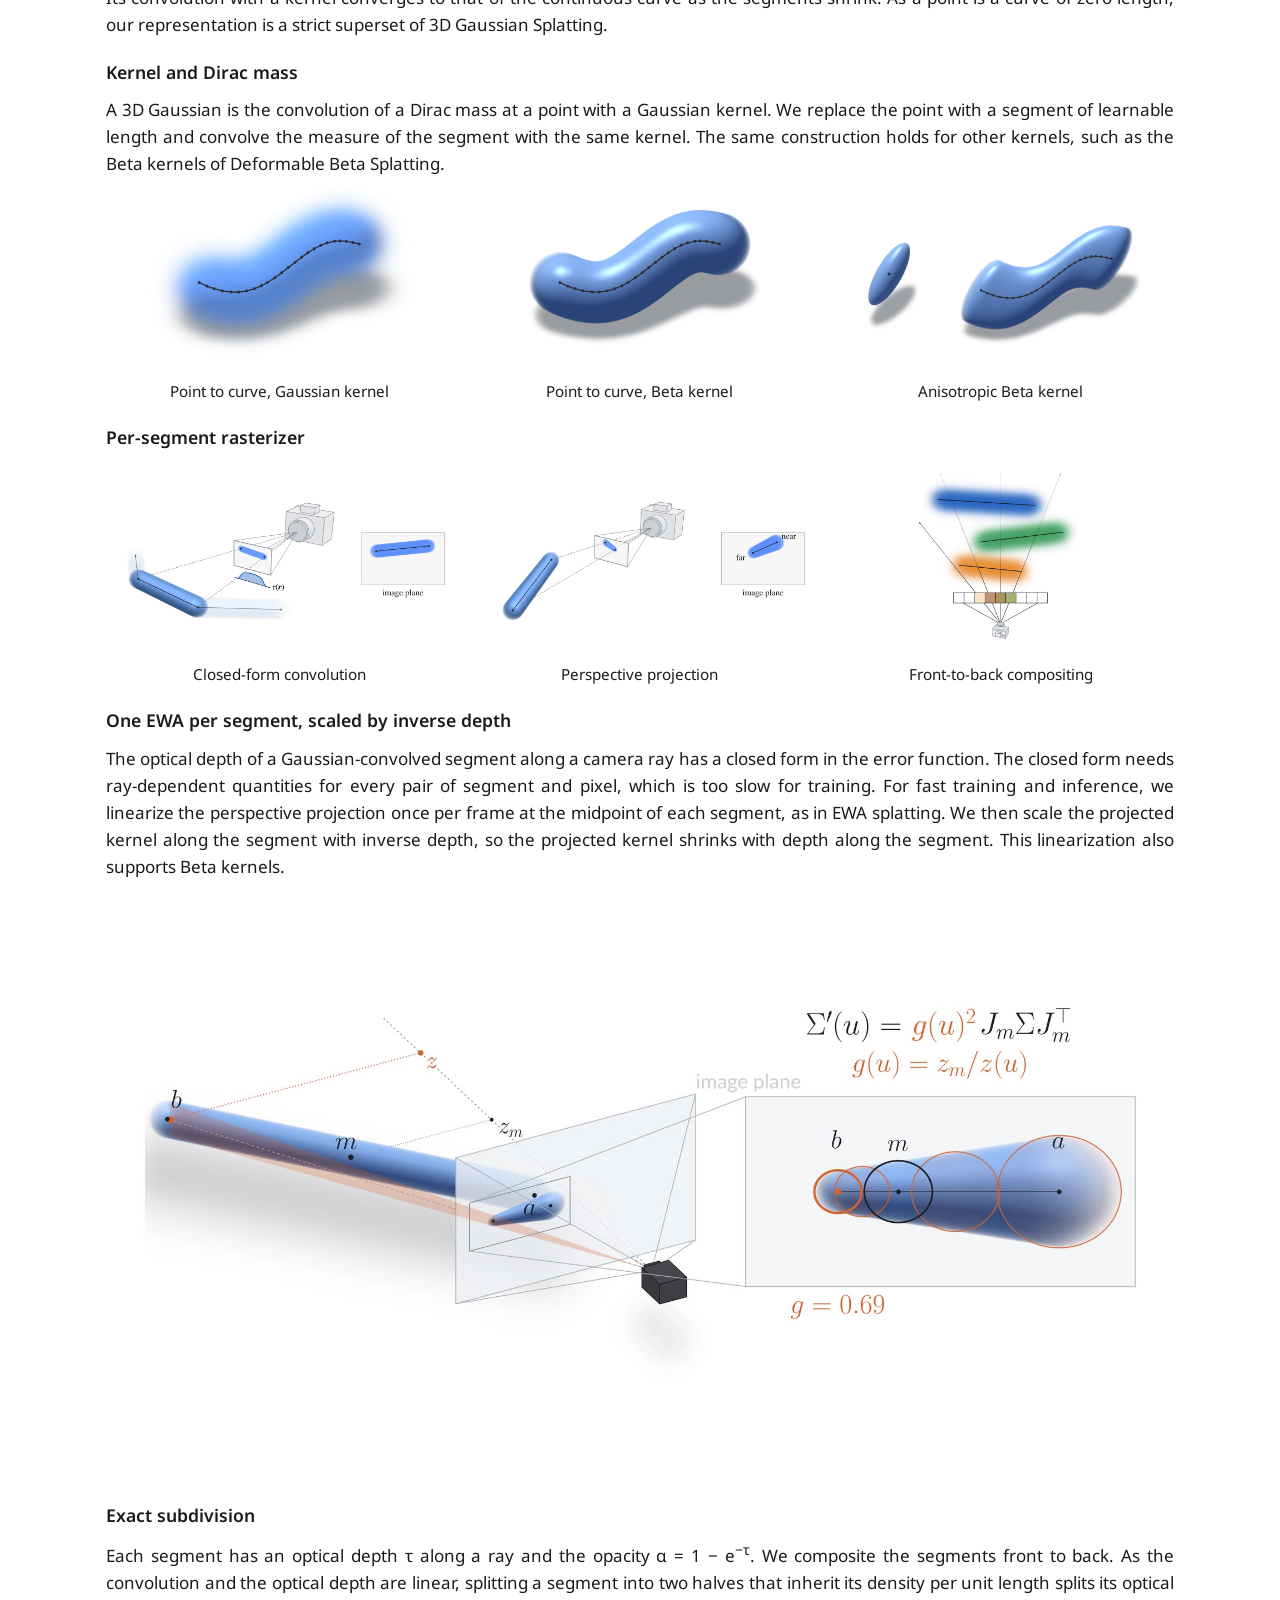
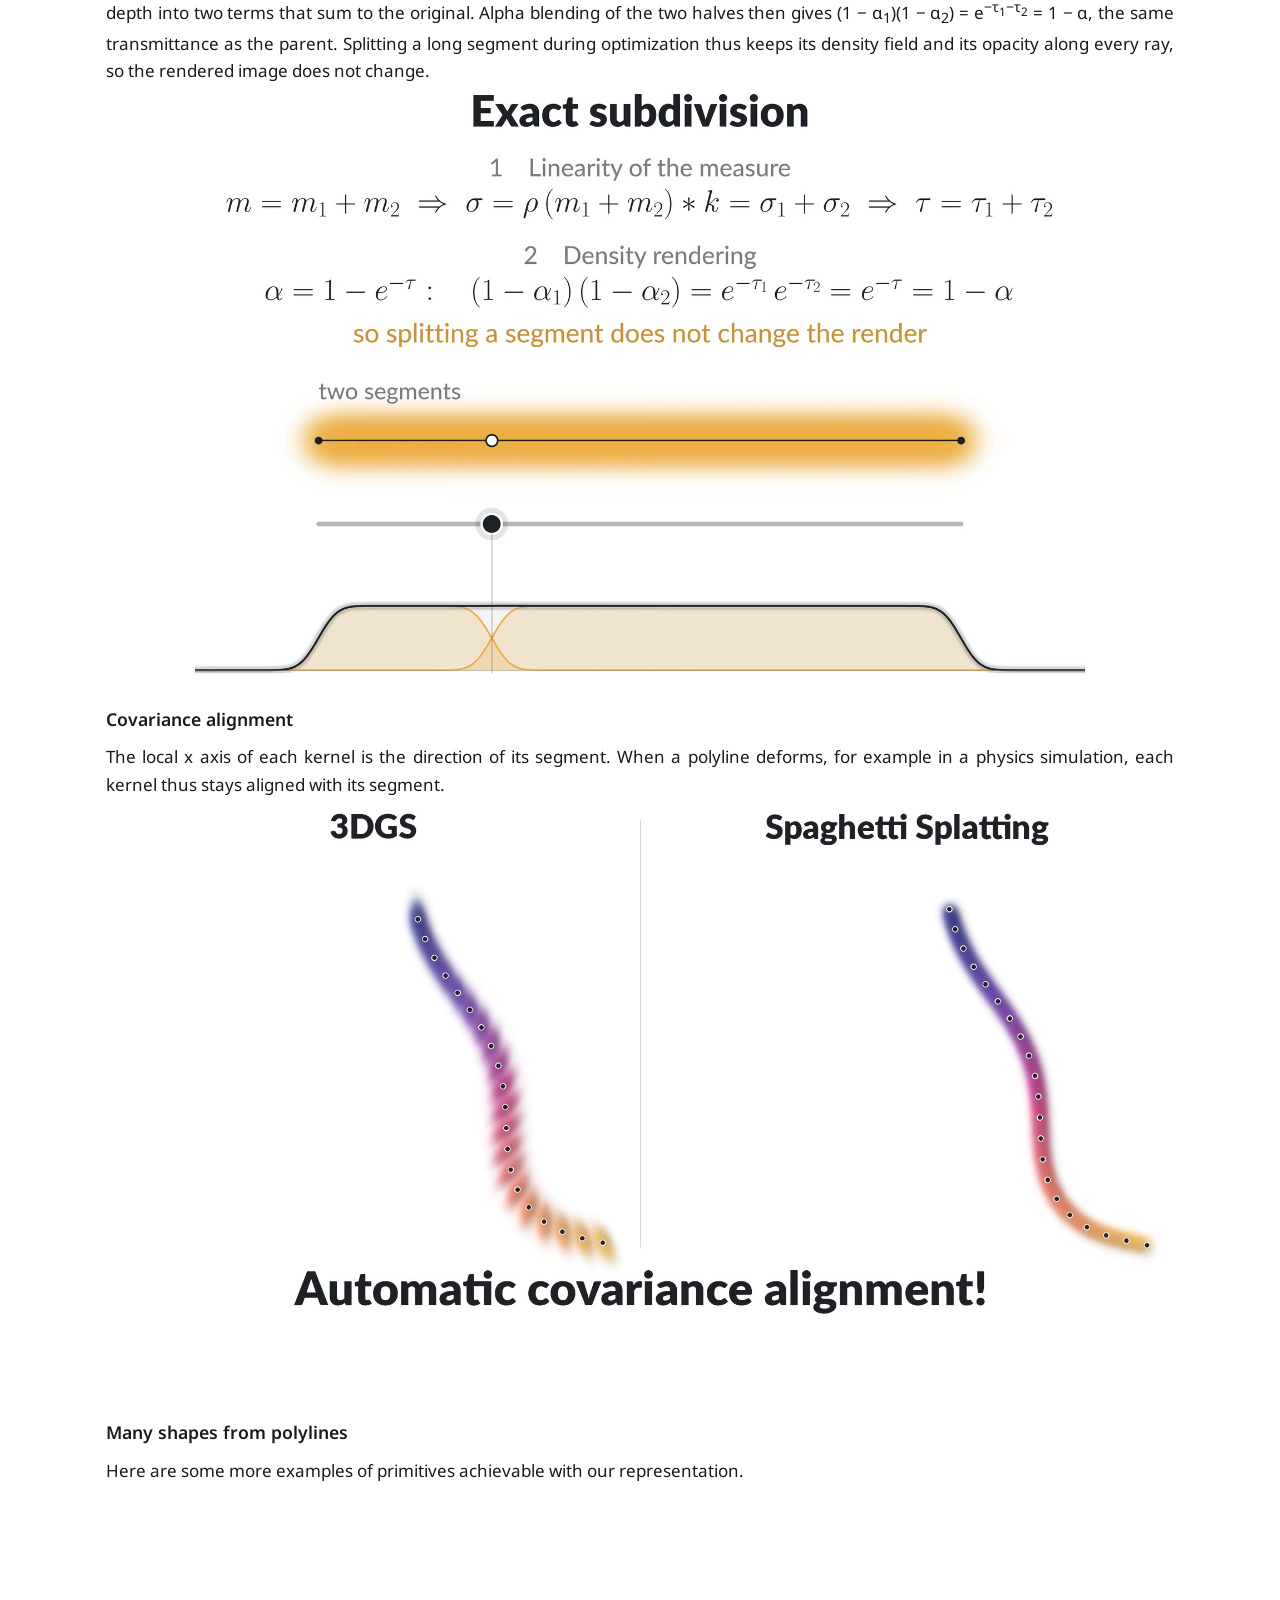
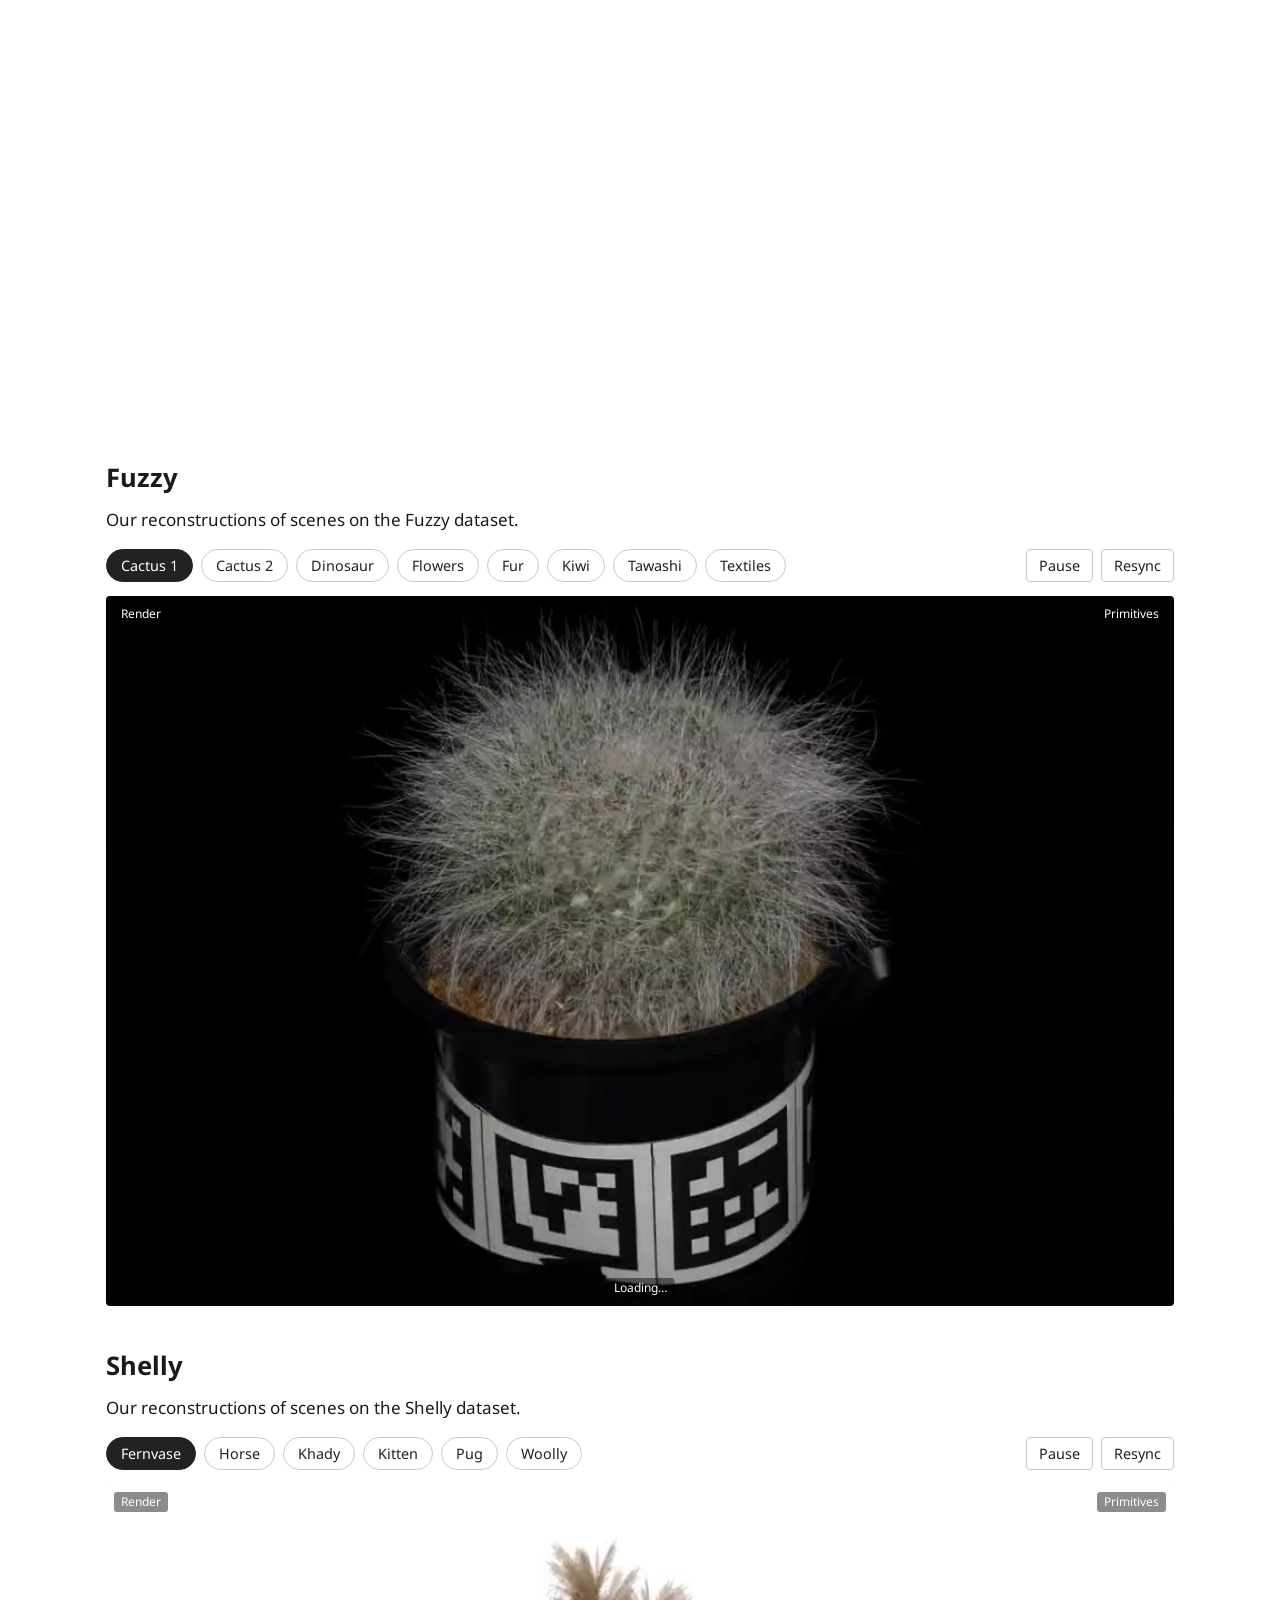
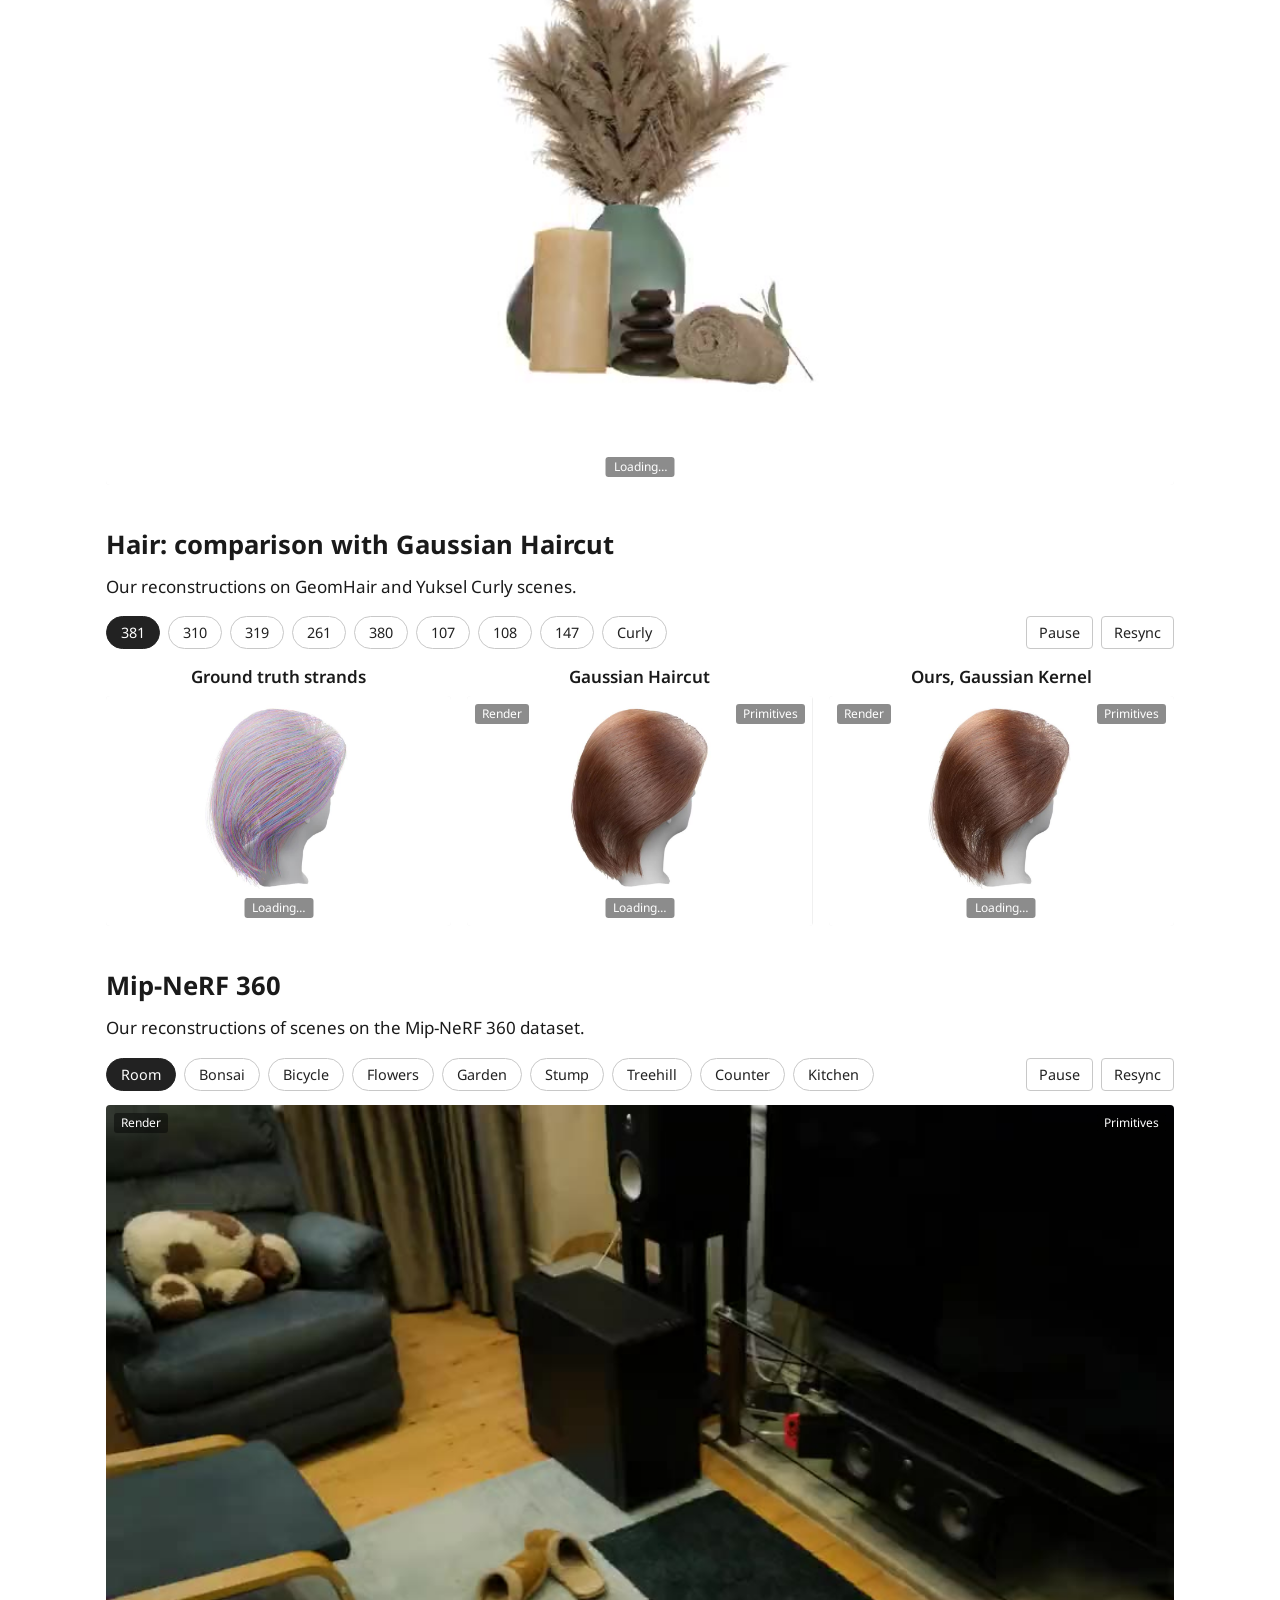
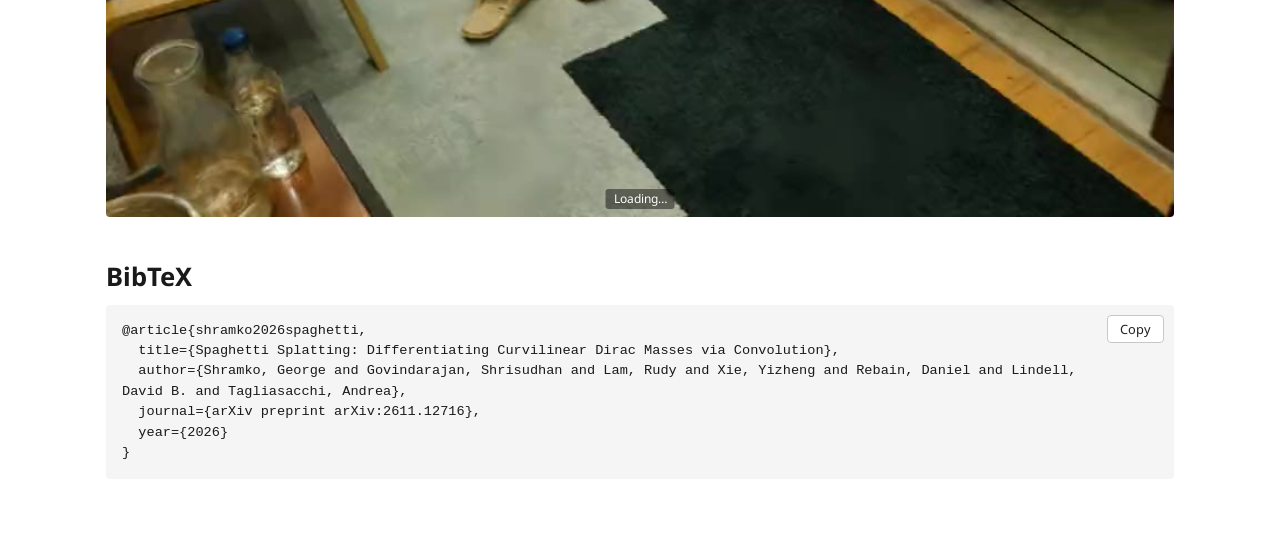
==== commit 77edf21b: "Give the bumblebee video player controls The bumblebee video now shows controls, as the top teaser d" ====
--- a/index.html
+++ b/index.html
@@ -98,7 +98,7 @@
          Honeybee viewer (honeybee/index.html). -->
     <section class="section" id="honeybee">
       <figure class="teaser">
-        <video src="videos/honeybee/bee_teaser_x_v1.mp4?v=1" poster="videos/honeybee/bee_teaser_x_v1.jpg?v=1" autoplay muted loop playsinline preload="metadata"
+        <video src="videos/honeybee/bee_teaser_x_v1.mp4?v=1" poster="videos/honeybee/bee_teaser_x_v1.jpg?v=1" autoplay muted loop playsinline controls preload="metadata"
                aria-label="Spaghetti Splatting reconstruction of a bumblebee; simulated wind moves the fur curves; the split view shows the curves and the rendered image during the optimization"></video>
       </figure>
       <p class="abstract" style="margin-top:14px">
